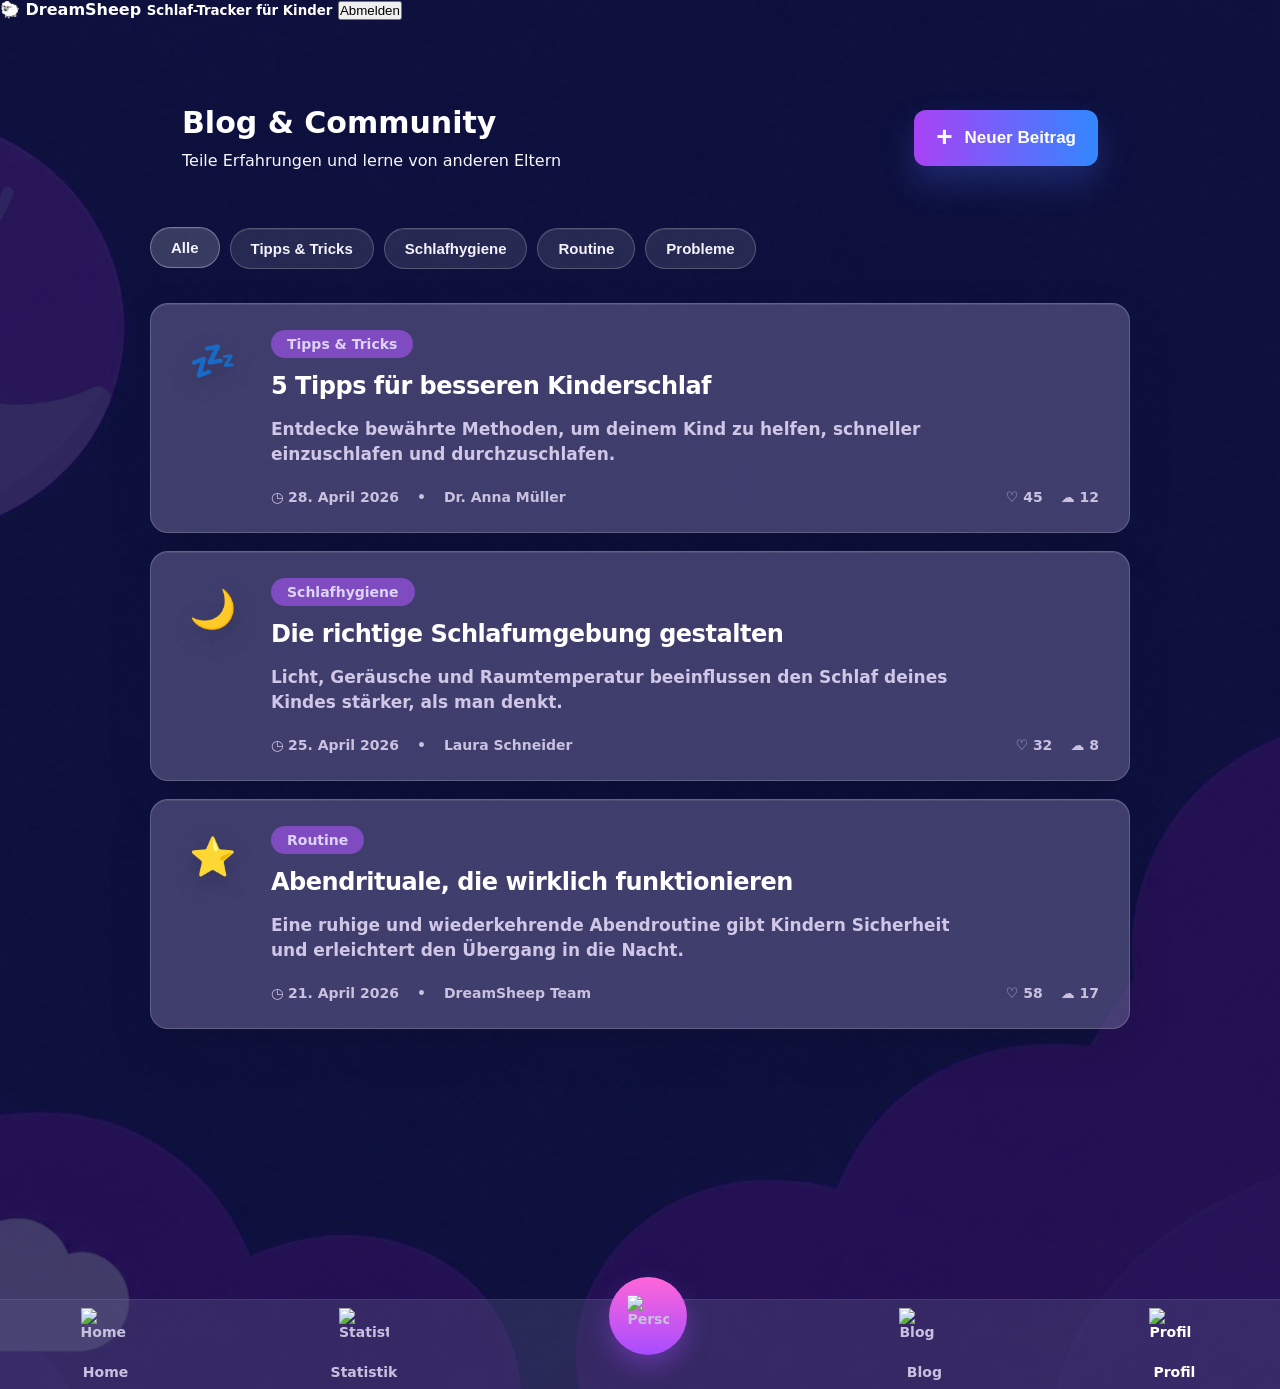
==== blog.html @ 35bb9d46 "Profilseite, Blogseite erstellt" ====
<!DOCTYPE html>
<html lang="de">
<head>
  <meta charset="UTF-8" />
  <meta name="viewport" content="width=device-width, initial-scale=1.0" />
  <title>DreamSheep | Blog</title>

  <link rel="stylesheet" href="css/style.css" />
</head>
<body class="blog-page">

  <div class="blog-wrapper">

    <!-- HEADER -->
    <header class="app-header">
      <a href="index.html" class="app-brand">
        <span class="app-logo">🐑</span>

        <span>
          <strong>DreamSheep</strong>
          <small>Schlaf-Tracker für Kinder</small>
        </span>
      </a>

      <button class="app-logout" type="button">Abmelden</button>
    </header>

    <!-- MAIN -->
    <main class="blog-main">
      <section class="blog-hero">
        <div>
          <h2>Blog &amp; Community</h2>
          <p>Teile Erfahrungen und lerne von anderen Eltern</p>
        </div>

        <button class="blog-new-post" type="button">
          <span>+</span>
          Neuer Beitrag
        </button>
      </section>

      <section class="blog-create-form" id="blogCreateForm">
        <h2>Neuen Beitrag erstellen</h2>

        <form>
          <label for="postTitle">Titel</label>
          <input
            type="text"
            id="postTitle"
            name="postTitle"
            placeholder="Gib deinem Beitrag einen Titel..."
          />

          <label for="postCategory">Kategorie</label>

          <div class="blog-custom-select" id="blogCategorySelect">
            <button type="button" class="blog-custom-select-button">
              <span id="blogSelectedCategory">Tipps &amp; Tricks</span>
              <span class="blog-custom-select-arrow">⌄</span>
            </button>

            <div class="blog-custom-select-options">
              <button type="button" data-value="Tipps & Tricks">Tipps &amp; Tricks</button>
              <button type="button" data-value="Schlafhygiene">Schlafhygiene</button>
              <button type="button" data-value="Routine">Routine</button>
              <button type="button" data-value="Probleme">Probleme</button>
            </div>
          </div>

          <input type="hidden" id="postCategory" name="postCategory" value="Tipps & Tricks" />

          <label for="postContent">Inhalt</label>
          <textarea
            id="postContent"
            name="postContent"
            placeholder="Teile deine Gedanken und Erfahrungen..."
          ></textarea>

          <div class="blog-form-actions">
            <button type="submit" class="blog-publish-button">
              Veröffentlichen
            </button>

            <button type="button" class="blog-cancel-button" id="blogCancelButton">
              Abbrechen
            </button>
          </div>
        </form>
      </section>

      <nav class="blog-filter-bar" aria-label="Blog Kategorien">
        <button class="blog-filter is-active" type="button" data-category="Alle">Alle</button>
        <button class="blog-filter" type="button" data-category="Tipps & Tricks">Tipps &amp; Tricks</button>
        <button class="blog-filter" type="button" data-category="Schlafhygiene">Schlafhygiene</button>
        <button class="blog-filter" type="button" data-category="Routine">Routine</button>
        <button class="blog-filter" type="button" data-category="Probleme">Probleme</button>
      </nav>

      <section class="blog-posts">
        <article class="blog-card" data-category="Tipps & Tricks">
          <div class="blog-card-icon">💤</div>

          <div class="blog-card-content">
            <span class="blog-tag">Tipps &amp; Tricks</span>

            <h3>5 Tipps für besseren Kinderschlaf</h3>

            <p>
              Entdecke bewährte Methoden, um deinem Kind zu helfen,
              schneller einzuschlafen und durchzuschlafen.
            </p>

            <div class="blog-meta">
              <div class="blog-meta-left">
                <span>◷ 28. April 2026</span>
                <span>•</span>
                <span>Dr. Anna Müller</span>
              </div>

              <div class="blog-meta-right">
                <span>♡ 45</span>
                <span>☁ 12</span>
              </div>
            </div>
          </div>
        </article>

        <article class="blog-card" data-category="Schlafhygiene">
          <div class="blog-card-icon">🌙</div>

          <div class="blog-card-content">
            <span class="blog-tag">Schlafhygiene</span>

            <h3>Die richtige Schlafumgebung gestalten</h3>

            <p>
              Licht, Geräusche und Raumtemperatur beeinflussen den Schlaf
              deines Kindes stärker, als man denkt.
            </p>

            <div class="blog-meta">
              <div class="blog-meta-left">
                <span>◷ 25. April 2026</span>
                <span>•</span>
                <span>Laura Schneider</span>
              </div>

              <div class="blog-meta-right">
                <span>♡ 32</span>
                <span>☁ 8</span>
              </div>
            </div>
          </div>
        </article>

        <article class="blog-card" data-category="Routine">
          <div class="blog-card-icon">⭐</div>

          <div class="blog-card-content">
            <span class="blog-tag">Routine</span>

            <h3>Abendrituale, die wirklich funktionieren</h3>

            <p>
              Eine ruhige und wiederkehrende Abendroutine gibt Kindern
              Sicherheit und erleichtert den Übergang in die Nacht.
            </p>

            <div class="blog-meta">
              <div class="blog-meta-left">
                <span>◷ 21. April 2026</span>
                <span>•</span>
                <span>DreamSheep Team</span>
              </div>

              <div class="blog-meta-right">
                <span>♡ 58</span>
                <span>☁ 17</span>
              </div>
            </div>
          </div>
        </article>
      </section>
    </main>

    <nav class="bottom-nav">

    <a class="nav-item" href="home.html">
      <img 
        class="nav-icon"
        src="bilder/icon_home.png" 
        alt="Home"
      >
      <p>Home</p>
    </a>

    <a class="nav-item" href="statistik.html">
      <img 
        class="nav-icon"
        src="bilder/icon_statistik.png" 
        alt="Statistik"
      >
      <p>Statistik</p>
    </a>

    <a class="nav-item icon-personalisierung" href="personalisierung.html">
      <div class="icon-personalisierung-kreis">
        <img 
          src="bilder/Icon_Personalisierung.png" 
          alt="Personalisierung"
        >
      </div>
    </a>

    <a class="nav-item" href="blog.html">
      <img 
        class="nav-icon"
        src="bilder/icon_blog.png" 
        alt="Blog"
      >
      <p>Blog</p>
    </a>

    <a class="nav-item aktiv" href="einstellungen.html">
      <img 
        class="nav-icon"
        src="bilder/icon_profil.png" 
        alt="Profil"
      >
      <p>Profil</p>
    </a>

  </nav>
  </div>

  <script src="js/blog.js"></script>
</body>
</html>
---- css/style.css ----
/* Grundregeln */

* {
  margin: 0;
  padding: 0;
  box-sizing: border-box;
}

/* Gesamte Seite */

body {
  min-height: 100vh;

  display: flex;
  justify-content: center;
  align-items: center;

  background-image: url('../Bilder/Test_Hintergrund.jpeg');
  background-size: cover;
  background-position: center;
  background-repeat: no-repeat;
  background-color: rgba(36, 35, 79, 0.8);
  background-blend-mode: darken;
  color: white;

  font-family: Arial, Helvetica, sans-serif;
}

/* Login-Box */

.login-box {
  width: 100%;
  max-width: 600px;

  padding: 48px 40px;

  display: flex;
  flex-direction: column;
  align-items: center;

  border-radius: 32px;

  background: rgba(91, 87, 135, 0.45);
  border: 1px solid rgba(255, 255, 255, 0.12);

  box-shadow: 0 24px 60px rgba(0, 0, 0, 0.3);

  backdrop-filter: blur(10px);
}

/* Titel und Untertitel */

h1 {
  margin-bottom: 24px;

  font-size: 32px;
  font-weight: 700;

  text-align: center;
}

.untertitel {
  margin-bottom: 28px;

  color: #bfb7db;

  font-size: 16px;
  font-weight: 500;

  text-align: center;
}

/* Umschalter Anmelden / Registrieren */

.umschalter {
  width: 100%;
  max-width: 360px;

  display: flex;

  margin-bottom: 24px;
  padding: 4px;

  border-radius: 12px;

  background: rgba(255, 255, 255, 0.08);
}

.umschalter-button {
  flex: 1;

  padding: 14px 16px;

  border: none;
  border-radius: 10px;

  background: transparent;

  color: #cbc4e6;

  font-size: 16px;
  font-weight: 700;
  text-align: center;
  text-decoration: none;

  cursor: pointer;
}

.umschalter-button.aktiv {
  color: white;

  background: linear-gradient(90deg, #a64cff, #3f86ff);
}

/* Formular */

form {
  width: 100%;
  max-width: 360px;
}

form div {
  margin-bottom: 24px;
}

/* Labels */

label {
  display: block;

  margin-bottom: 10px;

  color: #ddd7f1;

  font-size: 14px;
  font-weight: 700;
}

/* Eingabefelder */

input {
  width: 100%;

  padding: 16px;

  border: 1px solid rgba(255, 255, 255, 0.15);
  border-radius: 10px;

  background: rgba(255, 255, 255, 0.1);

  color: white;

  font-size: 15px;

  outline: none;
}

input::placeholder {
  color: #a9a3bf;
}

input:focus {
  border-color: #7d8cff;

  box-shadow: 0 0 0 3px rgba(125, 140, 255, 0.2);
}

/* Formular-Button */

form button {
  width: 100%;

  padding: 16px;

  border: none;
  border-radius: 10px;

  background: linear-gradient(90deg, #a64cff, #3f86ff);

  color: white;

  font-size: 16px;
  font-weight: 700;

  cursor: pointer;

  transition: opacity 0.2s;
}

form button:hover {
  opacity: 0.92;
}

/* Links */

a {
  color: white;

  font-weight: 700;
  text-decoration: none;
}

a:hover {
  text-decoration: underline;
}



/* =========================
   HOME LAYOUT
========================= */

.home-seite {
  min-height: 100vh;

  display: flex;
  flex-direction: column;

  justify-content: space-between;
  align-items: stretch;
}

/* Obere Navigation */

.topbar {
  height: 90px;

  display: flex;
  justify-content: space-between;
  align-items: center;

  padding: 0 32px;

  background: rgba(91, 87, 135, 0.35);

  border-bottom: 1px solid rgba(255, 255, 255, 0.08);
}

/* Logo-Bereich */

.logo-bereich {
  display: flex;
  align-items: center;
  gap: 14px;
}

.logo {
  font-size: 34px;
}

.logo-bereich h1 {
  font-size: 30px;
}

.logo-bereich p {
  color: #c7c1df;

  font-size: 14px;
}

/* Abmelden */

.abmelden-button {
  padding: 12px 18px;

  border: none;
  border-radius: 10px;

  background: rgba(255, 255, 255, 0.12);

  color: white;

  font-size: 14px;
  font-weight: 700;

  cursor: pointer;
}

/* Hauptbereich */

.hauptbereich {
  flex: 1;
}

/* =========================
   UNTERE NAVIGATION
========================= */

.bottom-nav {
  height: 90px;

  display: flex;
  justify-content: center;
  align-items: center;

  gap: 200px;

  background: rgba(91, 87, 135, 0.35);

  border-top: 1px solid rgba(255, 255, 255, 0.08);
}

/* Navigationselemente */

.nav-item {
  display: flex;
  flex-direction: column;
  align-items: center;

  gap: 6px;

  color: #c7c1df;

  text-decoration: none;

  font-size: 14px;
  font-weight: 600;
}

/* Aktiver Bereich */

.nav-item.aktiv {
  color: white;
}

/* Normale Icons */

.nav-icon {
  width: 50px;
  height: 50px;

  display: block;

  object-fit: contain;
}

/* =========================
   PERSONALISIERUNG ICON
========================= */

.nav-item.icon-personalisierung {
  position: relative;

  transform: translateY(-28px);

  margin: 0 12px;
}

/* Kreis */

.icon-personalisierung-kreis {
  width: 78px;
  height: 78px;

  display: flex;
  justify-content: center;
  align-items: center;

  border-radius: 50%;

  background: linear-gradient(180deg, #ff66d9, #a64cff);

  box-shadow: 0 12px 24px rgba(166, 76, 255, 0.35);
}

/* Icon im Kreis */

.icon-personalisierung-kreis img {
  width: 42px;
  height: 42px;

  display: block;

  object-fit: contain;
}


/* =========================
   EINSTELLUNGEN SEITE
========================= */

.settings-body {
  display: flex;
  flex-direction: column;
  justify-content: space-between;
  align-items: stretch;
}

/* Hauptbereich der Einstellungsseite */

.settings-main {
  flex: 1;

  display: flex;
  justify-content: center;
  align-items: flex-start;

  overflow-y: auto;
}

/* Hauptcontainer orientiert sich an der Loginbox */

.settings-page {
  width: 100%;
  max-width: 620px;

  margin: 0 auto;
  padding: 34px 24px 46px;
}

/* Header */

.settings-header {
  margin-bottom: 24px;
}

.settings-title {
  margin-bottom: 8px;

  color: white;

  font-size: 34px;
  font-weight: 800;
  line-height: 1.1;

  text-align: left;
}

.settings-subtitle {
  color: #c7c1df;

  font-size: 17px;
  line-height: 1.4;
}

/* Profilkarte */

.settings-profile-card {
  width: 100%;

  display: flex;
  align-items: center;
  gap: 22px;

  margin-bottom: 30px;
  padding: 28px 32px;

  border-radius: 28px;

  background: rgba(91, 87, 135, 0.55);
  border: 1px solid rgba(255, 255, 255, 0.14);

  box-shadow: 0 24px 60px rgba(0, 0, 0, 0.3);

  backdrop-filter: blur(10px);
}

.settings-avatar {
  width: 78px;
  height: 78px;

  display: flex;
  justify-content: center;
  align-items: center;

  flex-shrink: 0;

  border-radius: 50%;

  background: linear-gradient(180deg, #ff66d9, #a64cff);

  color: white;

  font-size: 32px;

  box-shadow: 0 12px 24px rgba(166, 76, 255, 0.35);
}

.settings-profile-info {
  min-width: 0;
}

.settings-profile-card h2 {
  margin-bottom: 6px;

  color: white;

  font-size: 28px;
  font-weight: 800;
  line-height: 1.1;
}

.settings-profile-card p {
  color: #d7d0ee;

  font-size: 16px;
  line-height: 1.3;

  word-break: break-word;
}

/* Sektionen */

.settings-section {
  margin-bottom: 26px;
}

.settings-section h3 {
  margin: 0 0 10px 10px;

  color: #ddd7f1;

  font-size: 17px;
  font-weight: 800;
}

/* Menükarte */

.settings-menu-card {
  width: 100%;

  overflow: hidden;

  border-radius: 26px;

  background: rgba(91, 87, 135, 0.55);
  border: 1px solid rgba(255, 255, 255, 0.12);

  box-shadow: 0 20px 44px rgba(0, 0, 0, 0.26);

  backdrop-filter: blur(10px);
}

.settings-menu-item {
  width: 100%;
  min-height: 76px;

  display: flex;
  align-items: center;
  gap: 18px;

  padding: 18px 26px;

  background: transparent;

  color: white;
  text-decoration: none;

  transition: background 0.2s ease, transform 0.2s ease;
}

.settings-menu-item:not(:last-child) {
  border-bottom: 1px solid rgba(255, 255, 255, 0.09);
}

.settings-menu-item:hover {
  background: rgba(255, 255, 255, 0.08);
  text-decoration: none;
}

.settings-menu-item:active {
  transform: scale(0.99);
}

/* Icon-Kreis */

.settings-icon {
  width: 48px;
  height: 48px;

  display: flex;
  justify-content: center;
  align-items: center;

  flex-shrink: 0;

  border-radius: 50%;

  background: rgba(255, 255, 255, 0.12);

  color: white;

  font-size: 21px;

  box-shadow: inset 0 0 0 1px rgba(255, 255, 255, 0.08);
}

/* Menütext */

.settings-menu-item span:nth-child(2) {
  flex: 1;

  color: white;

  font-size: 19px;
  font-weight: 800;
}

/* Pfeil */

.settings-arrow {
  color: #d7d0ee;

  font-size: 32px;
  font-weight: 300;
  line-height: 1;
}

/* =========================
   RESPONSIVE TABLET
========================= */

@media (max-width: 1000px) {
  .settings-page {
    max-width: 600px;
  }
}

/* =========================
   RESPONSIVE MOBILE
========================= */

@media (max-width: 700px) {
  .settings-page {
    max-width: 100%;

    padding: 28px 18px 40px;
  }

  .settings-title {
    font-size: 30px;
  }

  .settings-subtitle {
    font-size: 16px;
  }

  .settings-profile-card {
    gap: 16px;

    padding: 22px 20px;

    border-radius: 24px;
  }

  .settings-avatar {
    width: 66px;
    height: 66px;

    font-size: 28px;
  }

  .settings-profile-card h2 {
    font-size: 22px;
  }

  .settings-profile-card p {
    font-size: 14px;
  }

  .settings-menu-card {
    border-radius: 24px;
  }

  .settings-menu-item {
    min-height: 72px;

    gap: 14px;

    padding: 16px 20px;
  }

  .settings-icon {
    width: 44px;
    height: 44px;

    font-size: 19px;
  }

  .settings-menu-item span:nth-child(2) {
    font-size: 16px;
  }

  .settings-arrow {
    font-size: 30px;
  }
}

/* =========================
   KLEINE SMARTPHONES
========================= */

@media (max-width: 420px) {
  .settings-profile-card {
    align-items: flex-start;
  }

  .settings-avatar {
    width: 60px;
    height: 60px;

    font-size: 25px;
  }

  .settings-profile-card h2 {
    font-size: 20px;
  }

  .settings-profile-card p {
    font-size: 13px;
  }
}

/* ============================= */
/* Blogseite ohne Header */
/* ============================= */

body.blog-page {
  margin: 0;
  min-height: 100vh;
  overflow-x: hidden;
}

/* Wrapper nutzt den Hintergrund deiner allgemeinen Seite */
.blog-wrapper {
  min-height: 100vh;
  width: 100%;
  position: relative;
  color: #f8f7ff;
  font-family: Inter, system-ui, -apple-system, BlinkMacSystemFont, "Segoe UI", sans-serif;
  background: transparent;
}

.blog-wrapper *,
.blog-wrapper *::before,
.blog-wrapper *::after {
  box-sizing: border-box;
}

.blog-wrapper h1,
.blog-wrapper h2,
.blog-wrapper h3,
.blog-wrapper p {
  margin-top: 0;
}

/* Hauptbereich */
.blog-main {
  width: min(980px, calc(100% - 40px)) !important;
  max-width: 980px !important;
  margin: 0 auto !important;
  padding: 56px 0 80px !important;
  position: relative;
  z-index: 2;
}

/* Intro-Box */
.blog-hero {
  display: flex;
  align-items: center;
  justify-content: space-between;
  gap: 24px;
  padding: 30px 32px;
  border: 1px solid rgba(255, 255, 255, 0.18);
  border-radius: 18px;
  background: rgba(92, 89, 137, 0.54);
  box-shadow:
    inset 0 1px 0 rgba(255, 255, 255, 0.1),
    0 20px 50px rgba(0, 0, 0, 0.12);
}

.blog-hero h2 {
  margin: 0 0 12px;
  font-size: 30px;
  line-height: 1.1;
  font-weight: 800;
  color: #ffffff;
}

.blog-hero {
  display: flex;
  align-items: center;
  justify-content: space-between;
  gap: 24px;
  padding: 30px 32px;
  background: transparent;
  border: none;
  box-shadow: none;
}

/* Neuer Beitrag Button */
.blog-new-post {
  display: inline-flex;
  align-items: center;
  justify-content: center;
  gap: 12px;
  white-space: nowrap;
  border: none;
  color: #ffffff;
  padding: 14px 22px;
  border-radius: 12px;
  font-size: 17px;
  font-weight: 900;
  cursor: pointer;
  background: linear-gradient(90deg, #a942f5 0%, #3287ff 100%);
  box-shadow: 0 16px 32px rgba(79, 112, 255, 0.25);
  transition:
    transform 0.2s ease,
    box-shadow 0.2s ease,
    opacity 0.2s ease;
}

.blog-new-post span {
  font-size: 28px;
  line-height: 1;
  transform: translateY(-1px);
}

.blog-new-post:hover {
  transform: translateY(-2px);
  box-shadow: 0 20px 38px rgba(79, 112, 255, 0.35);
}

.blog-new-post:active {
  transform: translateY(0);
  opacity: 0.9;
}

/* Filter */
.blog-filter-bar {
  display: flex;
  flex-wrap: wrap;
  gap: 10px;
  margin: 28px 0 34px;
}

.blog-filter {
  border: 1px solid rgba(255, 255, 255, 0.22);
  color: #f5f2ff;
  background: rgba(255, 255, 255, 0.1);
  padding: 11px 20px;
  border-radius: 999px;
  font-size: 15px;
  font-weight: 800;
  cursor: pointer;
  box-shadow: inset 0 1px 0 rgba(255, 255, 255, 0.08);
  transition:
    background 0.2s ease,
    transform 0.2s ease,
    border-color 0.2s ease;
}

.blog-filter.is-active,
.blog-filter:hover {
  background: rgba(255, 255, 255, 0.18);
  border-color: rgba(255, 255, 255, 0.32);
  transform: translateY(-1px);
}

/* Blogposts */
.blog-posts {
  display: grid;
  gap: 18px;
  padding-bottom: 60px;
}

.blog-card {
  display: grid;
  grid-template-columns: 70px 1fr;
  gap: 20px;
  align-items: start;
  min-height: auto !important;
  height: auto !important;
  padding: 26px 30px !important;
  border-radius: 18px;
  border: 1px solid rgba(255, 255, 255, 0.18);
  background: rgba(92, 89, 137, 0.63);
  box-shadow:
    inset 0 1px 0 rgba(255, 255, 255, 0.08),
    0 18px 45px rgba(0, 0, 0, 0.12);
  transition:
    transform 0.22s ease,
    border-color 0.22s ease,
    background 0.22s ease;
}

.blog-card:hover {
  transform: translateY(-3px);
  border-color: rgba(255, 255, 255, 0.3);
  background: rgba(103, 99, 151, 0.74);
}

.blog-card-icon {
  display: flex;
  align-items: center;
  justify-content: center;
  width: 62px;
  height: 62px;
  font-size: 38px;
  line-height: 1;
  filter: drop-shadow(0 7px 12px rgba(0, 0, 0, 0.18));
}

.blog-card-content {
  min-width: 0;
}

.blog-tag {
  display: inline-flex;
  align-items: center;
  width: fit-content;
  padding: 7px 16px;
  border-radius: 999px;
  background: #7f4bc0;
  color: #ddd3f4;
  font-weight: 800;
  font-size: 14px;
  line-height: 1;
  margin-bottom: 14px;
}

.blog-card h3 {
  margin: 0 0 16px;
  font-size: 24px !important;
  line-height: 1.2;
  font-weight: 800;
  color: #ffffff;
  letter-spacing: -0.02em;
}

.blog-card p {
  margin: 0 0 20px;
  max-width: 720px;
  color: #d0c7e6;
  font-size: 17px !important;
  line-height: 1.5;
  font-weight: 600;
}

/* Meta-Daten */
.blog-meta {
  display: flex;
  align-items: center;
  justify-content: space-between;
  gap: 18px;
  color: #c9c1df;
  font-weight: 700;
  font-size: 14px;
}

.blog-meta-left,
.blog-meta-right {
  display: flex;
  align-items: center;
  gap: 18px;
  flex-wrap: wrap;
}

.blog-meta span {
  line-height: 1.3;
}

/* Deko-Elemente */
.blog-star {
  position: absolute;
  color: rgba(255, 222, 151, 0.35);
  font-size: 1rem;
  z-index: 1;
  pointer-events: none;
}

.blog-star-1 {
  top: 170px;
  left: 52%;
}

.blog-star-2 {
  top: 320px;
  right: 8%;
}

.blog-star-3 {
  top: 560px;
  left: 10%;
}

.blog-cloud {
  display: none;
}

/* ============================= */
/* Responsive */
/* ============================= */

@media (max-width: 900px) {
  .blog-main {
    width: min(100% - 28px, 760px) !important;
    margin: 0 auto !important;
    padding-top: 36px !important;
  }

  .blog-hero {
    flex-direction: column;
    align-items: flex-start;
    padding: 26px 26px;
  }

  .blog-card {
    grid-template-columns: 1fr;
    gap: 12px;
    padding: 24px 26px !important;
  }

  .blog-card-icon {
    justify-content: flex-start;
    width: auto;
    height: auto;
  }

  .blog-meta {
    flex-direction: column;
    align-items: flex-start;
  }
}

@media (max-width: 620px) {
  .blog-main {
    width: calc(100% - 24px) !important;
    padding-top: 28px !important;
    padding-bottom: 50px !important;
  }

  .blog-hero,
  .blog-card {
    padding: 22px !important;
    border-radius: 16px;
  }

  .blog-hero h2 {
    font-size: 26px;
  }

  .blog-hero p {
    font-size: 16px;
  }

  .blog-new-post {
    width: 100%;
    padding: 13px 18px;
    font-size: 16px;
  }

  .blog-filter-bar {
    margin: 24px 0 28px;
  }

  .blog-filter {
    padding: 10px 15px;
    font-size: 14px;
  }

  .blog-card h3 {
    font-size: 21px !important;
  }

  .blog-card p {
    font-size: 16px !important;
  }

  .blog-meta-left,
  .blog-meta-right {
    gap: 12px;
  }

  .blog-star {
    display: none;
  }
}

/* ============================= */
/* Blog Formular final */
/* ============================= */

body.blog-page .blog-create-form {
  width: 100% !important;
  max-width: none !important;
  margin: 32px 0 34px !important;
  padding: 30px 30px 28px !important;
  border-radius: 22px;
  border: 1px solid rgba(255, 255, 255, 0.18);
  background: rgba(92, 89, 137, 0.72);
  box-shadow:
    inset 0 1px 0 rgba(255, 255, 255, 0.1),
    0 20px 50px rgba(0, 0, 0, 0.14);
}

body.blog-page .blog-create-form h2 {
  margin: 0 0 30px;
  color: #ffffff;
  font-size: 26px;
  line-height: 1.2;
  font-weight: 800;
}

body.blog-page .blog-create-form form {
  width: 100% !important;
  max-width: none !important;
  display: flex;
  flex-direction: column;
  gap: 22px;
}

body.blog-page .blog-create-form label {
  display: block;
  margin: 0 0 -6px;
  color: #d7c9f4;
  font-size: 17px;
  font-weight: 800;
}

body.blog-page .blog-create-form input,
body.blog-page .blog-create-form textarea {
  display: block;
  width: 100% !important;
  max-width: none !important;
  border: 1px solid rgba(255, 255, 255, 0.22);
  outline: none;
  border-radius: 14px;
  background: rgba(255, 255, 255, 0.09);
  color: #ffffff;
  font: inherit;
  font-size: 18px;
  line-height: 1.4;
}

body.blog-page .blog-create-form input {
  height: 60px;
  padding: 0 20px;
}

body.blog-page .blog-create-form textarea {
  min-height: 255px;
  padding: 20px;
  resize: vertical;
}

body.blog-page .blog-create-form input::placeholder,
body.blog-page .blog-create-form textarea::placeholder {
  color: rgba(220, 211, 244, 0.55);
}

body.blog-page .blog-create-form input:focus,
body.blog-page .blog-create-form textarea:focus {
  border-color: rgba(170, 90, 255, 0.75);
  box-shadow: 0 0 0 4px rgba(170, 90, 255, 0.16);
}

body.blog-page .blog-form-actions {
  width: 100% !important;
  display: grid;
  grid-template-columns: 1fr 250px;
  gap: 22px;
  margin-top: 4px;
}

body.blog-page .blog-publish-button,
body.blog-page .blog-cancel-button {
  width: 100%;
  height: 64px;
  border: none;
  border-radius: 14px;
  padding: 0 22px;
  color: #ffffff;
  font-size: 18px;
  font-weight: 900;
  cursor: pointer;
}

body.blog-page .blog-publish-button {
  background: linear-gradient(90deg, #a942f5 0%, #3287ff 100%);
}

body.blog-page .blog-cancel-button {
  background: rgba(255, 255, 255, 0.14);
}

@media (max-width: 700px) {
  body.blog-page .blog-create-form {
    padding: 24px 22px !important;
  }

  body.blog-page .blog-form-actions {
    grid-template-columns: 1fr;
  }

  body.blog-page .blog-publish-button,
  body.blog-page .blog-cancel-button {
    height: 58px;
  }
}

/* Kategorie-Auswahlfeld stylen */

body.blog-page .blog-create-form select {
  appearance: none;
  -webkit-appearance: none;
  -moz-appearance: none;

  width: 100% !important;
  height: 76px;
  padding: 0 60px 0 26px;

  border: 1px solid rgba(255, 255, 255, 0.22);
  border-radius: 16px;
  outline: none;

  color: #ffffff;
  background:
    linear-gradient(45deg, transparent 50%, #d7c9f4 50%),
    linear-gradient(135deg, #d7c9f4 50%, transparent 50%),
    rgba(255, 255, 255, 0.09);
  background-position:
    calc(100% - 34px) 50%,
    calc(100% - 24px) 50%,
    0 0;
  background-size:
    10px 10px,
    10px 10px,
    100% 100%;
  background-repeat: no-repeat;

  font: inherit;
  font-size: 18px;
  line-height: 1.4;
  cursor: pointer;
}

body.blog-page .blog-create-form select:hover {
  border-color: rgba(255, 255, 255, 0.34);
  background-color: rgba(255, 255, 255, 0.12);
}

body.blog-page .blog-create-form select:focus {
  border-color: rgba(170, 90, 255, 0.75);
  box-shadow: 0 0 0 4px rgba(170, 90, 255, 0.16);
}

body.blog-page .blog-create-form select option {
  color: #1c1b3f;
  background: #ffffff;
}

/* ============================= */
/* Custom Kategorie Dropdown */
/* ============================= */

body.blog-page .blog-custom-select {
  position: relative;
  width: 100%;
}

body.blog-page .blog-custom-select-button {
  width: 100%;
  height: 76px;
  display: flex;
  align-items: center;
  justify-content: space-between;
  gap: 18px;
  padding: 0 26px;
  border: 1px solid rgba(255, 255, 255, 0.22);
  border-radius: 16px;
  outline: none;
  color: #ffffff;
  background: rgba(255, 255, 255, 0.09);
  font: inherit;
  font-size: 18px;
  line-height: 1.4;
  text-align: left;
  cursor: pointer;
}

body.blog-page .blog-custom-select-button:hover {
  border-color: rgba(255, 255, 255, 0.34);
  background: rgba(255, 255, 255, 0.12);
}

body.blog-page .blog-custom-select.is-open .blog-custom-select-button {
  border-color: rgba(170, 90, 255, 0.75);
  box-shadow: 0 0 0 4px rgba(170, 90, 255, 0.16);
}

body.blog-page .blog-custom-select-arrow {
  color: #d7c9f4;
  font-size: 28px;
  line-height: 1;
  transition: transform 0.2s ease;
}

body.blog-page .blog-custom-select.is-open .blog-custom-select-arrow {
  transform: rotate(180deg);
}

body.blog-page .blog-custom-select-options {
  display: none;
  position: absolute;
  top: calc(100% + 10px);
  left: 0;
  right: 0;
  z-index: 50;
  padding: 10px;
  border-radius: 16px;
  border: 1px solid rgba(255, 255, 255, 0.22);
  background: rgba(73, 70, 125, 0.98);
  box-shadow: 0 22px 55px rgba(0, 0, 0, 0.28);
  overflow: hidden;
}

body.blog-page .blog-custom-select.is-open .blog-custom-select-options {
  display: grid;
  gap: 6px;
}

body.blog-page .blog-custom-select-options button {
  width: 100%;
  border: none;
  border-radius: 12px;
  padding: 16px 18px;
  color: #ffffff;
  background: transparent;
  font: inherit;
  font-size: 18px;
  font-weight: 700;
  text-align: left;
  cursor: pointer;
}

body.blog-page .blog-custom-select-options button:hover {
  background: linear-gradient(90deg, #a942f5 0%, #3287ff 100%);
}

body.blog-page .blog-custom-select-options button.is-selected {
  background: rgba(255, 255, 255, 0.14);
  color: #ffffff;
}

@media (max-width: 620px) {
  body.blog-page .blog-custom-select-button {
    height: 60px;
    font-size: 17px;
  }

  body.blog-page .blog-custom-select-options button {
    font-size: 17px;
    padding: 14px 16px;
  }
}

/* ============================= */
/* Profilseite im Box-Design */
/* ============================= */

body.profil-page {
  min-height: 100vh;
  margin: 0;
  overflow-x: hidden;
}

.profil-container {
  width: min(820px, calc(100% - 40px));
  min-height: 100vh;
  margin: 0 auto;
  padding-top: 130px;
  position: relative;
  z-index: 2;
}

.profil-card {
  width: 100%;
  padding: 44px 48px;
  border-radius: 24px;
  border: 1px solid rgba(255, 255, 255, 0.18);
  background: rgba(92, 89, 137, 0.63);
  box-shadow:
    inset 0 1px 0 rgba(255, 255, 255, 0.1),
    0 20px 55px rgba(0, 0, 0, 0.16);
}

.profil-title {
  margin: 0 0 34px;
  color: #ffffff;
  font-size: 42px;
  line-height: 1.1;
  font-weight: 800;
  text-align: left;
}

.profil-form {
  display: flex;
  flex-direction: column;
  gap: 24px;
  width: 100%;
}

.profil-form-group {
  display: flex;
  flex-direction: column;
  gap: 10px;
}

.profil-form label {
  color: #d7c9f4;
  font-size: 17px;
  font-weight: 800;
}

.profil-form input {
  width: 100%;
  height: 64px;
  padding: 0 20px;
  border-radius: 14px;
  border: 1px solid rgba(255, 255, 255, 0.22);
  outline: none;
  background: rgba(255, 255, 255, 0.09);
  color: #ffffff;
  font-size: 18px;
}

.profil-form input:focus {
  border-color: rgba(170, 90, 255, 0.75);
  box-shadow: 0 0 0 4px rgba(170, 90, 255, 0.16);
}

.profil-button {
  width: 100%;
  height: 64px;
  margin-top: 8px;
  border: none;
  border-radius: 14px;
  color: #ffffff;
  font-size: 20px;
  font-weight: 900;
  cursor: pointer;
  background: linear-gradient(90deg, #a942f5 0%, #3287ff 100%);
  box-shadow: 0 16px 32px rgba(79, 112, 255, 0.25);
}

.profil-button:hover {
  transform: translateY(-1px);
  box-shadow: 0 20px 38px rgba(79, 112, 255, 0.34);
}

@media (max-width: 620px) {
  .profil-container {
    width: calc(100% - 24px);
    padding-top: 80px;
  }

  .profil-card {
    padding: 28px 24px;
    border-radius: 20px;
  }

  .profil-title {
    font-size: 34px;
  }

  .profil-form input {
    height: 58px;
    font-size: 16px;
  }

  .profil-button {
    height: 58px;
    font-size: 18px;
  }
}

/* Profilformular mittig in der Box */

.profil-card {
  display: flex;
  flex-direction: column;
  align-items: center;
}

.profil-title {
  width: min(720px, 100%);
  text-align: left;
}

.profil-form {
  width: min(720px, 100%);
  margin: 0 auto;
}

.profil-form-group {
  width: 100%;
}

.profil-form input,
.profil-button {
  width: 100%;
}

/* ============================= */
/* Footer Navigation wie Dashboard */
/* ============================= */

.app-footer {
  width: 100%;
  height: 150px;
  position: fixed;
  left: 0;
  bottom: 0;
  z-index: 50;

  display: flex;
  align-items: center;
  justify-content: center;

  padding: 0 70px;

  background: rgba(63, 50, 115, 0.62);
  border-top: 1px solid rgba(255, 255, 255, 0.18);
  backdrop-filter: blur(12px);
}

.app-footer-nav {
  width: 100%;
  max-width: 1500px;

  display: grid;
  grid-template-columns: repeat(4, 1fr);
  align-items: center;
  gap: 40px;
}

.app-footer-link {
  position: relative;

  min-width: 0;
  height: 110px;

  display: flex;
  flex-direction: column;
  align-items: center;
  justify-content: center;
  gap: 14px;

  color: #ffffff;
  text-decoration: none;
  font-size: 18px;
  font-weight: 900;

  border-radius: 28px;
  transition:
    transform 0.2s ease,
    background 0.2s ease,
    color 0.2s ease;
}

.app-footer-link span {
  font-size: 34px;
  line-height: 1;
}

.app-footer-link:hover {
  background: rgba(255, 255, 255, 0.08);
  transform: translateY(-4px);
}

.app-footer-link.is-active {
  color: #ffffff;
}

.app-footer-link.is-active::before {
  content: "";
  position: absolute;
  top: -42px;

  width: 104px;
  height: 104px;
  border-radius: 50%;

  background: linear-gradient(180deg, #f05de6 0%, #9d45ff 100%);
  box-shadow: 0 18px 40px rgba(157, 69, 255, 0.38);
  z-index: -1;
}

body.blog-page .blog-main {
  padding-bottom: 210px !important;
}

@media (max-width: 800px) {
  .app-footer {
    height: 120px;
    padding: 0 18px;
  }

  .app-footer-nav {
    gap: 8px;
  }

  .app-footer-link {
    height: 90px;
    gap: 8px;
    font-size: 13px;
  }

  .app-footer-link span {
    font-size: 26px;
  }

  .app-footer-link.is-active::before {
    top: -30px;
    width: 82px;
    height: 82px;
  }

  body.blog-page .blog-main {
    padding-bottom: 170px !important;
  }
}

/* =========================
   HOME FOOTER FIX
========================= */

body.home-seite {
  min-height: 100vh;
  margin: 0;
  padding-bottom: 90px;

  display: flex;
  flex-direction: column;
  align-items: stretch;
  justify-content: flex-start;
}

body.home-seite .bottom-nav {
  position: fixed !important;
  left: 0 !important;
  right: 0 !important;
  bottom: 0 !important;
  top: auto !important;

  width: 100% !important;
  height: 90px !important;

  display: flex !important;
  justify-content: center !important;
  align-items: center !important;
  gap: 200px;

  background: rgba(91, 87, 135, 0.35);
  border-top: 1px solid rgba(255, 255, 255, 0.08);

  z-index: 9999;
  transform: none !important;
}

body.home-seite .nav-item {
  display: flex;
  flex-direction: column;
  align-items: center;
  gap: 6px;

  color: #c7c1df;
  text-decoration: none;

  font-size: 14px;
  font-weight: 600;
}

body.home-seite .nav-item.aktiv {
  color: #ffffff;
}

body.home-seite .nav-icon {
  width: 50px;
  height: 50px;
  object-fit: contain;
}

body.home-seite .nav-item.icon-personalisierung {
  position: relative;
  transform: translateY(-28px);
  margin: 0 12px;
}

body.home-seite .icon-personalisierung-kreis {
  width: 78px;
  height: 78px;

  display: flex;
  justify-content: center;
  align-items: center;

  border-radius: 50%;

  background: linear-gradient(180deg, #ff66d9, #a64cff);
  box-shadow: 0 12px 24px rgba(166, 76, 255, 0.35);
}

body.home-seite .icon-personalisierung-kreis img {
  width: 42px;
  height: 42px;
  object-fit: contain;
}

/* Blogformular standardmässig verstecken */
body.blog-page .blog-create-form {
  display: none !important;
}

/* Nur anzeigen, wenn per JavaScript die Klasse is-visible gesetzt wird */
body.blog-page .blog-create-form.is-visible {
  display: block !important;
}

/* ============================= */
/* Profilseite */
/* ============================= */

body.profil-page {
  min-height: 100vh;
  margin: 0;
  overflow-x: hidden;

  display: block;
}

.profil-container {
  width: min(900px, calc(100% - 48px));
  margin: 0 auto;
  padding-top: 120px;
  padding-bottom: 120px;
  position: relative;
  z-index: 2;
}

.profil-title {
  margin: 0 0 28px;
  color: #ffffff;
  font-size: 56px;
  line-height: 1;
  font-weight: 900;
  text-align: left;
}

.profil-card {
  width: 100%;
  padding: 56px 64px;
  border-radius: 28px;

  background: rgba(92, 89, 137, 0.63);
  border: 1px solid rgba(255, 255, 255, 0.18);

  box-shadow:
    inset 0 1px 0 rgba(255, 255, 255, 0.1),
    0 20px 55px rgba(0, 0, 0, 0.16);

  backdrop-filter: blur(10px);
}

.profil-form {
  width: min(620px, 100%);
  margin: 0 auto;

  display: flex;
  flex-direction: column;
  gap: 28px;
}

.profil-form-group {
  width: 100%;

  display: flex;
  flex-direction: column;
  gap: 12px;
}

.profil-form label {
  margin: 0;
  color: #d7c9f4;
  font-size: 18px;
  font-weight: 800;
}

.profil-form input {
  width: 100%;
  height: 64px;
  padding: 0 22px;

  border-radius: 14px;
  border: 1px solid rgba(255, 255, 255, 0.22);
  outline: none;

  background: rgba(255, 255, 255, 0.09);
  color: #ffffff;

  font-size: 18px;
}

.profil-form input:focus {
  border-color: rgba(170, 90, 255, 0.75);
  box-shadow: 0 0 0 4px rgba(170, 90, 255, 0.16);
}

.profil-button {
  width: 100%;
  height: 64px;
  margin-top: 8px;

  border: none;
  border-radius: 14px;

  color: #ffffff;
  background: linear-gradient(90deg, #a942f5 0%, #3287ff 100%);

  font-size: 20px;
  font-weight: 900;

  cursor: pointer;
  box-shadow: 0 16px 32px rgba(79, 112, 255, 0.25);
}

.profil-button:hover {
  transform: translateY(-1px);
  box-shadow: 0 20px 38px rgba(79, 112, 255, 0.34);
}

@media (max-width: 700px) {
  .profil-container {
    width: calc(100% - 28px);
    padding-top: 80px;
  }

  .profil-title {
    font-size: 42px;
  }

  .profil-card {
    padding: 32px 24px;
    border-radius: 22px;
  }

  .profil-form input,
  .profil-button {
    height: 58px;
  }
}

/* Profilfelder grösser/breiter machen */

.profil-card {
  padding: 60px 70px;
}

.profil-form {
  width: 100%;
  max-width: none;
}

.profil-form input {
  width: 100%;
  height: 82px;
  padding: 0 28px;
  font-size: 26px;
  border-radius: 22px;
}

.profil-form label {
  font-size: 28px;
  margin-bottom: 14px;
}

.profil-form-group {
  gap: 16px;
  margin-bottom: 42px;
}

.profil-button {
  width: 100%;
  height: 82px;
  font-size: 30px;
  border-radius: 22px;
}

/* Profilformular wieder kompakter machen */

.profil-container {
  width: min(900px, calc(100% - 48px));
  padding-top: 90px;
}

.profil-title {
  font-size: 45px;
  margin-bottom: 26px;
}

.profil-card {
  padding: 48px 56px;
  border-radius: 26px;
}

.profil-form {
  width: 100%;
  max-width: none;
  gap: 26px;
}

.profil-form-group {
  gap: 10px;
  margin-bottom: 28px;
}

.profil-form label {
  font-size: 22px;
  margin-bottom: 8px;
}

.profil-form input {
  height: 64px;
  padding: 0 22px;
  font-size: 20px;
  border-radius: 16px;
}

.profil-button {
  height: 64px;
  font-size: 24px;
  border-radius: 16px;
  margin-top: 12px;
}

/* Einstellungen: Felder breiter machen */

.settings-page {
  max-width: 980px;
  width: min(980px, calc(100% - 80px));
}

.settings-profile-card,
.settings-menu-card {
  width: 100%;
}
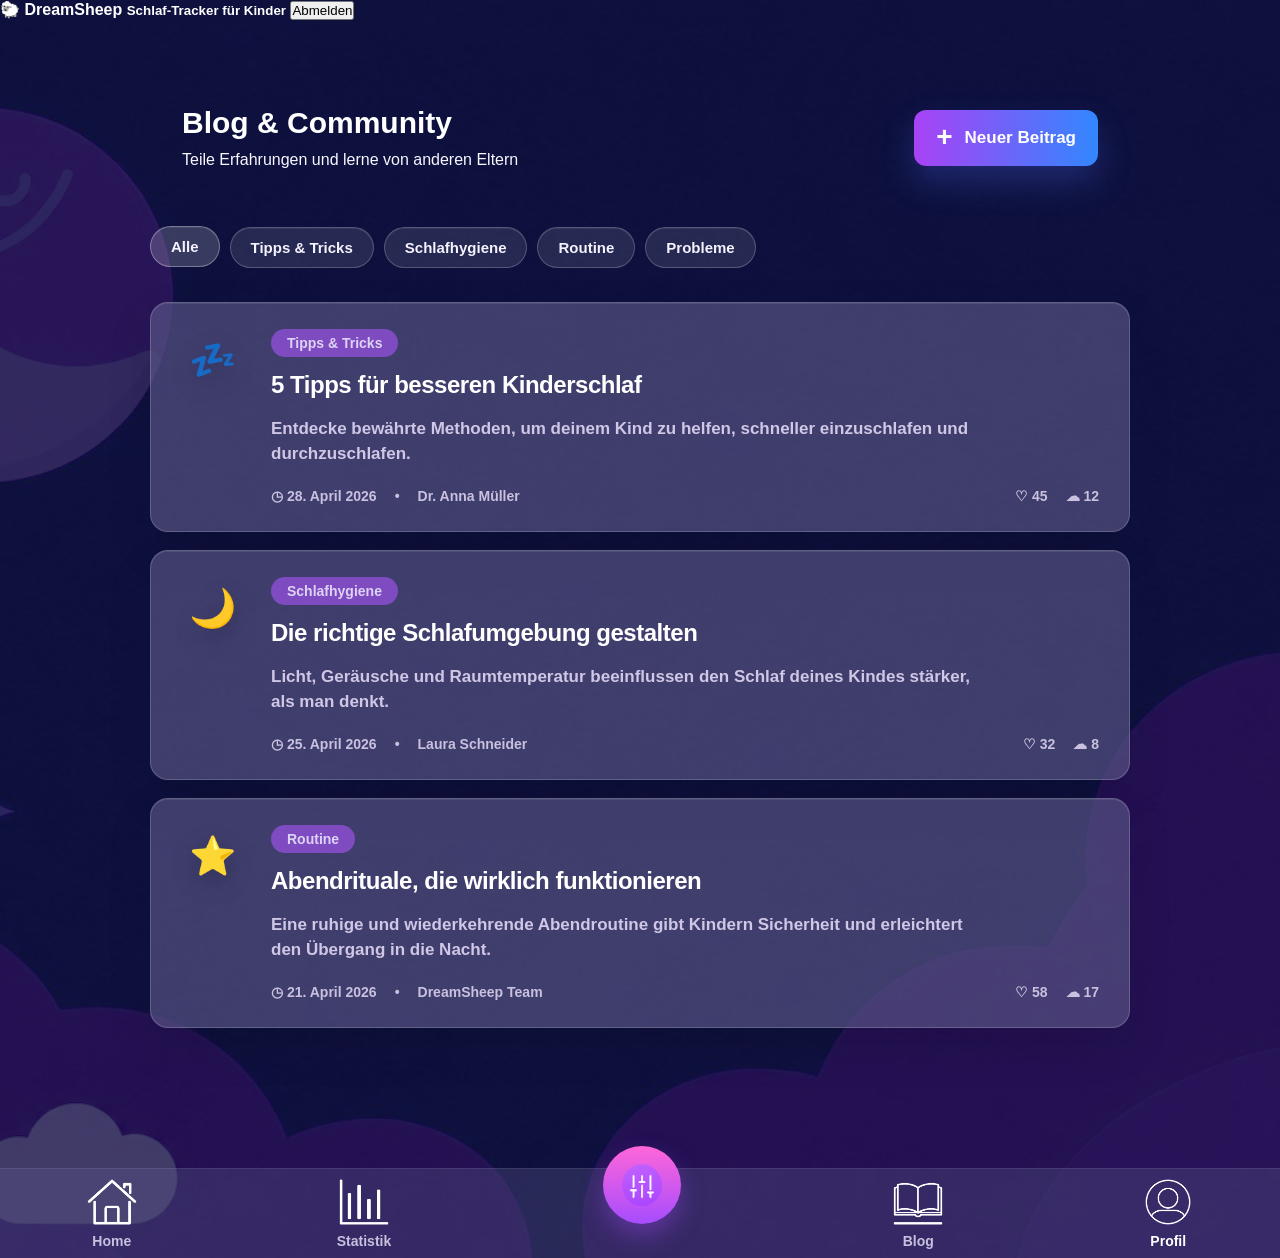
==== commit 31fb0ac0: "Icons angepasst" ====
--- a/blog.html
+++ b/blog.html
@@ -188,7 +188,7 @@
     <a class="nav-item" href="home.html">
       <img 
         class="nav-icon"
-        src="bilder/icon_home.png" 
+        src="Bilder/Icon_Home.png" 
         alt="Home"
       >
       <p>Home</p>
@@ -197,7 +197,7 @@
     <a class="nav-item" href="statistik.html">
       <img 
         class="nav-icon"
-        src="bilder/icon_statistik.png" 
+        src="Bilder/Icon_Statistik.png" 
         alt="Statistik"
       >
       <p>Statistik</p>
@@ -206,7 +206,7 @@
     <a class="nav-item icon-personalisierung" href="personalisierung.html">
       <div class="icon-personalisierung-kreis">
         <img 
-          src="bilder/Icon_Personalisierung.png" 
+          src="Bilder/Icon_Personalisierung.png" 
           alt="Personalisierung"
         >
       </div>
@@ -215,7 +215,7 @@
     <a class="nav-item" href="blog.html">
       <img 
         class="nav-icon"
-        src="bilder/icon_blog.png" 
+        src="Bilder/Icon_Blog.png" 
         alt="Blog"
       >
       <p>Blog</p>
@@ -224,7 +224,7 @@
     <a class="nav-item aktiv" href="einstellungen.html">
       <img 
         class="nav-icon"
-        src="bilder/icon_profil.png" 
+        src="Bilder/Icon_Profil.png" 
         alt="Profil"
       >
       <p>Profil</p>
--- a/css/style.css
+++ b/css/style.css
@@ -6,14 +6,13 @@
   box-sizing: border-box;
 }
 
-/* Gesamte Seite */
+html {
+  min-height: 100%;
+}
 
 body {
   min-height: 100vh;
-
-  display: flex;
-  justify-content: center;
-  align-items: center;
+  margin: 0;
 
   background-image: url('../Bilder/Test_Hintergrund.jpeg');
   background-size: cover;
@@ -22,11 +21,29 @@
   background-color: rgba(36, 35, 79, 0.8);
   background-blend-mode: darken;
   color: white;
-
   font-family: Arial, Helvetica, sans-serif;
 }
 
-/* Login-Box */
+
+a {
+  color: white;
+  font-weight: 700;
+  text-decoration: none;
+}
+
+
+a:hover {
+  text-decoration: underline;
+}
+
+
+/* Login und Registrierung */
+
+body:not(.home-seite):not(.blog-page):not(.profil-page) {
+  display: flex;
+  justify-content: center;
+  align-items: center;
+}
 
 .login-box {
   width: 100%;
@@ -39,23 +56,19 @@
   align-items: center;
 
   border-radius: 32px;
+  border: 1px solid rgba(255, 255, 255, 0.12);
 
   background: rgba(91, 87, 135, 0.45);
-  border: 1px solid rgba(255, 255, 255, 0.12);
-
   box-shadow: 0 24px 60px rgba(0, 0, 0, 0.3);
 
   backdrop-filter: blur(10px);
 }
 
-/* Titel und Untertitel */
-
-h1 {
+.login-box h1 {
   margin-bottom: 24px;
 
   font-size: 32px;
   font-weight: 700;
-
   text-align: center;
 }
 
@@ -66,11 +79,8 @@
 
   font-size: 16px;
   font-weight: 500;
-
   text-align: center;
 }
-
-/* Umschalter Anmelden / Registrieren */
 
 .umschalter {
   width: 100%;
@@ -82,7 +92,6 @@
   padding: 4px;
 
   border-radius: 12px;
-
   background: rgba(255, 255, 255, 0.08);
 }
 
@@ -95,7 +104,6 @@
   border-radius: 10px;
 
   background: transparent;
-
   color: #cbc4e6;
 
   font-size: 16px;
@@ -108,11 +116,8 @@
 
 .umschalter-button.aktiv {
   color: white;
-
   background: linear-gradient(90deg, #a64cff, #3f86ff);
 }
-
-/* Formular */
 
 form {
   width: 100%;
@@ -123,8 +128,6 @@
   margin-bottom: 24px;
 }
 
-/* Labels */
-
 label {
   display: block;
 
@@ -136,8 +139,6 @@
   font-weight: 700;
 }
 
-/* Eingabefelder */
-
 input {
   width: 100%;
 
@@ -145,14 +146,12 @@
 
   border: 1px solid rgba(255, 255, 255, 0.15);
   border-radius: 10px;
+  outline: none;
 
   background: rgba(255, 255, 255, 0.1);
-
   color: white;
 
   font-size: 15px;
-
-  outline: none;
 }
 
 input::placeholder {
@@ -161,11 +160,8 @@
 
 input:focus {
   border-color: #7d8cff;
-
   box-shadow: 0 0 0 3px rgba(125, 140, 255, 0.2);
 }
-
-/* Formular-Button */
 
 form button {
   width: 100%;
@@ -176,14 +172,12 @@
   border-radius: 10px;
 
   background: linear-gradient(90deg, #a64cff, #3f86ff);
-
   color: white;
 
   font-size: 16px;
   font-weight: 700;
 
   cursor: pointer;
-
   transition: opacity 0.2s;
 }
 
@@ -191,36 +185,22 @@
   opacity: 0.92;
 }
 
-/* Links */
-
-a {
-  color: white;
-
-  font-weight: 700;
-  text-decoration: none;
-}
-
-a:hover {
-  text-decoration: underline;
-}
-
-
-
-/* =========================
-   HOME LAYOUT
-========================= */
-
-.home-seite {
+
+/* App-Layout */
+
+body.home-seite {
   min-height: 100vh;
+  padding-bottom: 90px;
 
   display: flex;
   flex-direction: column;
-
-  justify-content: space-between;
   align-items: stretch;
-}
-
-/* Obere Navigation */
+  justify-content: flex-start;
+}
+
+.hauptbereich {
+  flex: 1;
+}
 
 .topbar {
   height: 90px;
@@ -232,11 +212,8 @@
   padding: 0 32px;
 
   background: rgba(91, 87, 135, 0.35);
-
   border-bottom: 1px solid rgba(255, 255, 255, 0.08);
 }
-
-/* Logo-Bereich */
 
 .logo-bereich {
   display: flex;
@@ -249,16 +226,15 @@
 }
 
 .logo-bereich h1 {
+  margin: 0;
+
   font-size: 30px;
 }
 
 .logo-bereich p {
   color: #c7c1df;
-
   font-size: 14px;
 }
-
-/* Abmelden */
 
 .abmelden-button {
   padding: 12px 18px;
@@ -267,7 +243,6 @@
   border-radius: 10px;
 
   background: rgba(255, 255, 255, 0.12);
-
   color: white;
 
   font-size: 14px;
@@ -276,77 +251,65 @@
   cursor: pointer;
 }
 
-/* Hauptbereich */
-
-.hauptbereich {
-  flex: 1;
-}
-
-/* =========================
-   UNTERE NAVIGATION
-========================= */
+
+/* Untere Navigation */
 
 .bottom-nav {
+  width: 100%;
   height: 90px;
 
   display: flex;
   justify-content: center;
   align-items: center;
-
   gap: 200px;
 
   background: rgba(91, 87, 135, 0.35);
-
   border-top: 1px solid rgba(255, 255, 255, 0.08);
 }
 
-/* Navigationselemente */
+body.home-seite .bottom-nav {
+  position: fixed;
+  left: 0;
+  right: 0;
+  bottom: 0;
+  z-index: 9999;
+}
 
 .nav-item {
   display: flex;
   flex-direction: column;
   align-items: center;
-
   gap: 6px;
 
   color: #c7c1df;
-
-  text-decoration: none;
 
   font-size: 14px;
   font-weight: 600;
-}
-
-/* Aktiver Bereich */
+  text-decoration: none;
+}
+
+.nav-item:hover {
+  text-decoration: none;
+}
 
 .nav-item.aktiv {
   color: white;
 }
-
-/* Normale Icons */
 
 .nav-icon {
   width: 50px;
   height: 50px;
 
   display: block;
-
   object-fit: contain;
 }
-
-/* =========================
-   PERSONALISIERUNG ICON
-========================= */
 
 .nav-item.icon-personalisierung {
   position: relative;
-
   transform: translateY(-28px);
 
   margin: 0 12px;
 }
-
-/* Kreis */
 
 .icon-personalisierung-kreis {
   width: 78px;
@@ -359,34 +322,19 @@
   border-radius: 50%;
 
   background: linear-gradient(180deg, #ff66d9, #a64cff);
-
   box-shadow: 0 12px 24px rgba(166, 76, 255, 0.35);
 }
-
-/* Icon im Kreis */
 
 .icon-personalisierung-kreis img {
   width: 42px;
   height: 42px;
 
   display: block;
-
   object-fit: contain;
 }
 
 
-/* =========================
-   EINSTELLUNGEN SEITE
-========================= */
-
-.settings-body {
-  display: flex;
-  flex-direction: column;
-  justify-content: space-between;
-  align-items: stretch;
-}
-
-/* Hauptbereich der Einstellungsseite */
+/* Einstellungen */
 
 .settings-main {
   flex: 1;
@@ -398,17 +346,13 @@
   overflow-y: auto;
 }
 
-/* Hauptcontainer orientiert sich an der Loginbox */
-
 .settings-page {
-  width: 100%;
-  max-width: 620px;
+  width: min(980px, calc(100% - 80px));
+  max-width: 980px;
 
   margin: 0 auto;
   padding: 34px 24px 46px;
 }
-
-/* Header */
 
 .settings-header {
   margin-bottom: 24px;
@@ -422,7 +366,6 @@
   font-size: 34px;
   font-weight: 800;
   line-height: 1.1;
-
   text-align: left;
 }
 
@@ -433,8 +376,6 @@
   line-height: 1.4;
 }
 
-/* Profilkarte */
-
 .settings-profile-card {
   width: 100%;
 
@@ -446,34 +387,12 @@
   padding: 28px 32px;
 
   border-radius: 28px;
+  border: 1px solid rgba(255, 255, 255, 0.14);
 
   background: rgba(91, 87, 135, 0.55);
-  border: 1px solid rgba(255, 255, 255, 0.14);
-
   box-shadow: 0 24px 60px rgba(0, 0, 0, 0.3);
 
   backdrop-filter: blur(10px);
-}
-
-.settings-avatar {
-  width: 78px;
-  height: 78px;
-
-  display: flex;
-  justify-content: center;
-  align-items: center;
-
-  flex-shrink: 0;
-
-  border-radius: 50%;
-
-  background: linear-gradient(180deg, #ff66d9, #a64cff);
-
-  color: white;
-
-  font-size: 32px;
-
-  box-shadow: 0 12px 24px rgba(166, 76, 255, 0.35);
 }
 
 .settings-profile-info {
@@ -499,8 +418,6 @@
   word-break: break-word;
 }
 
-/* Sektionen */
-
 .settings-section {
   margin-bottom: 26px;
 }
@@ -514,18 +431,15 @@
   font-weight: 800;
 }
 
-/* Menükarte */
-
 .settings-menu-card {
   width: 100%;
 
   overflow: hidden;
 
   border-radius: 26px;
+  border: 1px solid rgba(255, 255, 255, 0.12);
 
   background: rgba(91, 87, 135, 0.55);
-  border: 1px solid rgba(255, 255, 255, 0.12);
-
   box-shadow: 0 20px 44px rgba(0, 0, 0, 0.26);
 
   backdrop-filter: blur(10px);
@@ -542,10 +456,9 @@
   padding: 18px 26px;
 
   background: transparent;
-
-  color: white;
+  color: white;
+
   text-decoration: none;
-
   transition: background 0.2s ease, transform 0.2s ease;
 }
 
@@ -562,8 +475,6 @@
   transform: scale(0.99);
 }
 
-/* Icon-Kreis */
-
 .settings-icon {
   width: 48px;
   height: 48px;
@@ -571,21 +482,17 @@
   display: flex;
   justify-content: center;
   align-items: center;
-
   flex-shrink: 0;
 
   border-radius: 50%;
 
   background: rgba(255, 255, 255, 0.12);
-
   color: white;
 
   font-size: 21px;
 
   box-shadow: inset 0 0 0 1px rgba(255, 255, 255, 0.08);
 }
-
-/* Menütext */
 
 .settings-menu-item span:nth-child(2) {
   flex: 1;
@@ -595,8 +502,6 @@
   font-size: 19px;
   font-weight: 800;
 }
-
-/* Pfeil */
 
 .settings-arrow {
   color: #d7d0ee;
@@ -606,135 +511,22 @@
   line-height: 1;
 }
 
-/* =========================
-   RESPONSIVE TABLET
-========================= */
-
-@media (max-width: 1000px) {
-  .settings-page {
-    max-width: 600px;
-  }
-}
-
-/* =========================
-   RESPONSIVE MOBILE
-========================= */
-
-@media (max-width: 700px) {
-  .settings-page {
-    max-width: 100%;
-
-    padding: 28px 18px 40px;
-  }
-
-  .settings-title {
-    font-size: 30px;
-  }
-
-  .settings-subtitle {
-    font-size: 16px;
-  }
-
-  .settings-profile-card {
-    gap: 16px;
-
-    padding: 22px 20px;
-
-    border-radius: 24px;
-  }
-
-  .settings-avatar {
-    width: 66px;
-    height: 66px;
-
-    font-size: 28px;
-  }
-
-  .settings-profile-card h2 {
-    font-size: 22px;
-  }
-
-  .settings-profile-card p {
-    font-size: 14px;
-  }
-
-  .settings-menu-card {
-    border-radius: 24px;
-  }
-
-  .settings-menu-item {
-    min-height: 72px;
-
-    gap: 14px;
-
-    padding: 16px 20px;
-  }
-
-  .settings-icon {
-    width: 44px;
-    height: 44px;
-
-    font-size: 19px;
-  }
-
-  .settings-menu-item span:nth-child(2) {
-    font-size: 16px;
-  }
-
-  .settings-arrow {
-    font-size: 30px;
-  }
-}
-
-/* =========================
-   KLEINE SMARTPHONES
-========================= */
-
-@media (max-width: 420px) {
-  .settings-profile-card {
-    align-items: flex-start;
-  }
-
-  .settings-avatar {
-    width: 60px;
-    height: 60px;
-
-    font-size: 25px;
-  }
-
-  .settings-profile-card h2 {
-    font-size: 20px;
-  }
-
-  .settings-profile-card p {
-    font-size: 13px;
-  }
-}
-
-/* ============================= */
-/* Blogseite ohne Header */
-/* ============================= */
+
+/* Blog */
 
 body.blog-page {
-  margin: 0;
   min-height: 100vh;
   overflow-x: hidden;
 }
 
-/* Wrapper nutzt den Hintergrund deiner allgemeinen Seite */
 .blog-wrapper {
+  width: 100%;
   min-height: 100vh;
-  width: 100%;
+
   position: relative;
+
   color: #f8f7ff;
-  font-family: Inter, system-ui, -apple-system, BlinkMacSystemFont, "Segoe UI", sans-serif;
   background: transparent;
-}
-
-.blog-wrapper *,
-.blog-wrapper *::before,
-.blog-wrapper *::after {
-  box-sizing: border-box;
 }
 
 .blog-wrapper h1,
@@ -744,70 +536,57 @@
   margin-top: 0;
 }
 
-/* Hauptbereich */
 .blog-main {
-  width: min(980px, calc(100% - 40px)) !important;
-  max-width: 980px !important;
-  margin: 0 auto !important;
-  padding: 56px 0 80px !important;
+  width: min(980px, calc(100% - 40px));
+  max-width: 980px;
+
   position: relative;
   z-index: 2;
-}
-
-/* Intro-Box */
+
+  margin: 0 auto;
+  padding: 56px 0 80px;
+}
+
 .blog-hero {
   display: flex;
-  align-items: center;
   justify-content: space-between;
+  align-items: center;
   gap: 24px;
+
   padding: 30px 32px;
-  border: 1px solid rgba(255, 255, 255, 0.18);
-  border-radius: 18px;
-  background: rgba(92, 89, 137, 0.54);
-  box-shadow:
-    inset 0 1px 0 rgba(255, 255, 255, 0.1),
-    0 20px 50px rgba(0, 0, 0, 0.12);
 }
 
 .blog-hero h2 {
   margin: 0 0 12px;
+
+  color: white;
+
   font-size: 30px;
+  font-weight: 800;
   line-height: 1.1;
-  font-weight: 800;
-  color: #ffffff;
-}
-
-.blog-hero {
-  display: flex;
-  align-items: center;
-  justify-content: space-between;
-  gap: 24px;
-  padding: 30px 32px;
-  background: transparent;
-  border: none;
-  box-shadow: none;
-}
-
-/* Neuer Beitrag Button */
+}
+
 .blog-new-post {
   display: inline-flex;
-  align-items: center;
   justify-content: center;
+  align-items: center;
   gap: 12px;
-  white-space: nowrap;
+
+  padding: 14px 22px;
+
   border: none;
-  color: #ffffff;
-  padding: 14px 22px;
   border-radius: 12px;
+
+  background: linear-gradient(90deg, #a942f5 0%, #3287ff 100%);
+  color: white;
+  box-shadow: 0 16px 32px rgba(79, 112, 255, 0.25);
+
   font-size: 17px;
   font-weight: 900;
+  white-space: nowrap;
+
   cursor: pointer;
-  background: linear-gradient(90deg, #a942f5 0%, #3287ff 100%);
-  box-shadow: 0 16px 32px rgba(79, 112, 255, 0.25);
-  transition:
-    transform 0.2s ease,
-    box-shadow 0.2s ease,
-    opacity 0.2s ease;
+  transition: transform 0.2s ease, box-shadow 0.2s ease, opacity 0.2s ease;
 }
 
 .blog-new-post span {
@@ -826,28 +605,29 @@
   opacity: 0.9;
 }
 
-/* Filter */
 .blog-filter-bar {
   display: flex;
   flex-wrap: wrap;
   gap: 10px;
+
   margin: 28px 0 34px;
 }
 
 .blog-filter {
+  padding: 11px 20px;
+
   border: 1px solid rgba(255, 255, 255, 0.22);
+  border-radius: 999px;
+
+  background: rgba(255, 255, 255, 0.1);
   color: #f5f2ff;
-  background: rgba(255, 255, 255, 0.1);
-  padding: 11px 20px;
-  border-radius: 999px;
+  box-shadow: inset 0 1px 0 rgba(255, 255, 255, 0.08);
+
   font-size: 15px;
   font-weight: 800;
+
   cursor: pointer;
-  box-shadow: inset 0 1px 0 rgba(255, 255, 255, 0.08);
-  transition:
-    background 0.2s ease,
-    transform 0.2s ease,
-    border-color 0.2s ease;
+  transition: background 0.2s ease, transform 0.2s ease, border-color 0.2s ease;
 }
 
 .blog-filter.is-active,
@@ -857,31 +637,32 @@
   transform: translateY(-1px);
 }
 
-/* Blogposts */
 .blog-posts {
   display: grid;
   gap: 18px;
+
   padding-bottom: 60px;
 }
 
 .blog-card {
+  min-height: auto;
+
   display: grid;
   grid-template-columns: 70px 1fr;
+  align-items: start;
   gap: 20px;
-  align-items: start;
-  min-height: auto !important;
-  height: auto !important;
-  padding: 26px 30px !important;
+
+  padding: 26px 30px;
+
   border-radius: 18px;
   border: 1px solid rgba(255, 255, 255, 0.18);
+
   background: rgba(92, 89, 137, 0.63);
   box-shadow:
     inset 0 1px 0 rgba(255, 255, 255, 0.08),
     0 18px 45px rgba(0, 0, 0, 0.12);
-  transition:
-    transform 0.22s ease,
-    border-color 0.22s ease,
-    background 0.22s ease;
+
+  transition: transform 0.22s ease, border-color 0.22s ease, background 0.22s ease;
 }
 
 .blog-card:hover {
@@ -891,13 +672,16 @@
 }
 
 .blog-card-icon {
-  display: flex;
-  align-items: center;
-  justify-content: center;
   width: 62px;
   height: 62px;
+
+  display: flex;
+  justify-content: center;
+  align-items: center;
+
   font-size: 38px;
   line-height: 1;
+
   filter: drop-shadow(0 7px 12px rgba(0, 0, 0, 0.18));
 }
 
@@ -906,228 +690,138 @@
 }
 
 .blog-tag {
+  width: fit-content;
+
   display: inline-flex;
   align-items: center;
-  width: fit-content;
+
+  margin-bottom: 14px;
   padding: 7px 16px;
+
   border-radius: 999px;
+
   background: #7f4bc0;
   color: #ddd3f4;
+
+  font-size: 14px;
   font-weight: 800;
-  font-size: 14px;
   line-height: 1;
-  margin-bottom: 14px;
 }
 
 .blog-card h3 {
   margin: 0 0 16px;
-  font-size: 24px !important;
+
+  color: white;
+
+  font-size: 24px;
+  font-weight: 800;
   line-height: 1.2;
-  font-weight: 800;
-  color: #ffffff;
   letter-spacing: -0.02em;
 }
 
 .blog-card p {
+  max-width: 720px;
+
   margin: 0 0 20px;
-  max-width: 720px;
+
   color: #d0c7e6;
-  font-size: 17px !important;
+
+  font-size: 17px;
+  font-weight: 600;
   line-height: 1.5;
-  font-weight: 600;
-}
-
-/* Meta-Daten */
+}
+
 .blog-meta {
   display: flex;
-  align-items: center;
   justify-content: space-between;
+  align-items: center;
   gap: 18px;
+
   color: #c9c1df;
-  font-weight: 700;
+
   font-size: 14px;
+  font-weight: 700;
 }
 
 .blog-meta-left,
 .blog-meta-right {
   display: flex;
   align-items: center;
+  flex-wrap: wrap;
   gap: 18px;
-  flex-wrap: wrap;
 }
 
 .blog-meta span {
   line-height: 1.3;
 }
 
-/* Deko-Elemente */
-.blog-star {
-  position: absolute;
-  color: rgba(255, 222, 151, 0.35);
-  font-size: 1rem;
-  z-index: 1;
-  pointer-events: none;
-}
-
-.blog-star-1 {
-  top: 170px;
-  left: 52%;
-}
-
-.blog-star-2 {
-  top: 320px;
-  right: 8%;
-}
-
-.blog-star-3 {
-  top: 560px;
-  left: 10%;
-}
-
-.blog-cloud {
+
+/* Blogformular */
+
+body.blog-page .blog-create-form {
   display: none;
-}
-
-/* ============================= */
-/* Responsive */
-/* ============================= */
-
-@media (max-width: 900px) {
-  .blog-main {
-    width: min(100% - 28px, 760px) !important;
-    margin: 0 auto !important;
-    padding-top: 36px !important;
-  }
-
-  .blog-hero {
-    flex-direction: column;
-    align-items: flex-start;
-    padding: 26px 26px;
-  }
-
-  .blog-card {
-    grid-template-columns: 1fr;
-    gap: 12px;
-    padding: 24px 26px !important;
-  }
-
-  .blog-card-icon {
-    justify-content: flex-start;
-    width: auto;
-    height: auto;
-  }
-
-  .blog-meta {
-    flex-direction: column;
-    align-items: flex-start;
-  }
-}
-
-@media (max-width: 620px) {
-  .blog-main {
-    width: calc(100% - 24px) !important;
-    padding-top: 28px !important;
-    padding-bottom: 50px !important;
-  }
-
-  .blog-hero,
-  .blog-card {
-    padding: 22px !important;
-    border-radius: 16px;
-  }
-
-  .blog-hero h2 {
-    font-size: 26px;
-  }
-
-  .blog-hero p {
-    font-size: 16px;
-  }
-
-  .blog-new-post {
-    width: 100%;
-    padding: 13px 18px;
-    font-size: 16px;
-  }
-
-  .blog-filter-bar {
-    margin: 24px 0 28px;
-  }
-
-  .blog-filter {
-    padding: 10px 15px;
-    font-size: 14px;
-  }
-
-  .blog-card h3 {
-    font-size: 21px !important;
-  }
-
-  .blog-card p {
-    font-size: 16px !important;
-  }
-
-  .blog-meta-left,
-  .blog-meta-right {
-    gap: 12px;
-  }
-
-  .blog-star {
-    display: none;
-  }
-}
-
-/* ============================= */
-/* Blog Formular final */
-/* ============================= */
-
-body.blog-page .blog-create-form {
-  width: 100% !important;
-  max-width: none !important;
-  margin: 32px 0 34px !important;
-  padding: 30px 30px 28px !important;
+
+  width: 100%;
+  max-width: none;
+
+  margin: 32px 0 34px;
+  padding: 30px 30px 28px;
+
   border-radius: 22px;
   border: 1px solid rgba(255, 255, 255, 0.18);
+
   background: rgba(92, 89, 137, 0.72);
   box-shadow:
     inset 0 1px 0 rgba(255, 255, 255, 0.1),
     0 20px 50px rgba(0, 0, 0, 0.14);
 }
 
+body.blog-page .blog-create-form.is-visible {
+  display: block;
+}
+
 body.blog-page .blog-create-form h2 {
   margin: 0 0 30px;
-  color: #ffffff;
+
+  color: white;
+
   font-size: 26px;
+  font-weight: 800;
   line-height: 1.2;
-  font-weight: 800;
 }
 
 body.blog-page .blog-create-form form {
-  width: 100% !important;
-  max-width: none !important;
+  width: 100%;
+  max-width: none;
+
   display: flex;
   flex-direction: column;
   gap: 22px;
 }
 
 body.blog-page .blog-create-form label {
-  display: block;
   margin: 0 0 -6px;
+
   color: #d7c9f4;
+
   font-size: 17px;
   font-weight: 800;
 }
 
 body.blog-page .blog-create-form input,
 body.blog-page .blog-create-form textarea {
+  width: 100%;
+  max-width: none;
+
   display: block;
-  width: 100% !important;
-  max-width: none !important;
+
   border: 1px solid rgba(255, 255, 255, 0.22);
+  border-radius: 14px;
   outline: none;
-  border-radius: 14px;
+
   background: rgba(255, 255, 255, 0.09);
-  color: #ffffff;
+  color: white;
+
   font: inherit;
   font-size: 18px;
   line-height: 1.4;
@@ -1156,10 +850,12 @@
 }
 
 body.blog-page .blog-form-actions {
-  width: 100% !important;
+  width: 100%;
+
   display: grid;
   grid-template-columns: 1fr 250px;
   gap: 22px;
+
   margin-top: 4px;
 }
 
@@ -1167,12 +863,17 @@
 body.blog-page .blog-cancel-button {
   width: 100%;
   height: 64px;
+
+  padding: 0 22px;
+
   border: none;
   border-radius: 14px;
-  padding: 0 22px;
-  color: #ffffff;
+
+  color: white;
+
   font-size: 18px;
   font-weight: 900;
+
   cursor: pointer;
 }
 
@@ -1184,98 +885,37 @@
   background: rgba(255, 255, 255, 0.14);
 }
 
-@media (max-width: 700px) {
-  body.blog-page .blog-create-form {
-    padding: 24px 22px !important;
-  }
-
-  body.blog-page .blog-form-actions {
-    grid-template-columns: 1fr;
-  }
-
-  body.blog-page .blog-publish-button,
-  body.blog-page .blog-cancel-button {
-    height: 58px;
-  }
-}
-
-/* Kategorie-Auswahlfeld stylen */
-
-body.blog-page .blog-create-form select {
-  appearance: none;
-  -webkit-appearance: none;
-  -moz-appearance: none;
-
-  width: 100% !important;
+
+/* Kategorie-Auswahl */
+
+body.blog-page .blog-custom-select {
+  position: relative;
+  width: 100%;
+}
+
+body.blog-page .blog-custom-select-button {
+  width: 100%;
   height: 76px;
-  padding: 0 60px 0 26px;
+
+  display: flex;
+  justify-content: space-between;
+  align-items: center;
+  gap: 18px;
+
+  padding: 0 26px;
 
   border: 1px solid rgba(255, 255, 255, 0.22);
   border-radius: 16px;
   outline: none;
 
-  color: #ffffff;
-  background:
-    linear-gradient(45deg, transparent 50%, #d7c9f4 50%),
-    linear-gradient(135deg, #d7c9f4 50%, transparent 50%),
-    rgba(255, 255, 255, 0.09);
-  background-position:
-    calc(100% - 34px) 50%,
-    calc(100% - 24px) 50%,
-    0 0;
-  background-size:
-    10px 10px,
-    10px 10px,
-    100% 100%;
-  background-repeat: no-repeat;
-
-  font: inherit;
-  font-size: 18px;
-  line-height: 1.4;
-  cursor: pointer;
-}
-
-body.blog-page .blog-create-form select:hover {
-  border-color: rgba(255, 255, 255, 0.34);
-  background-color: rgba(255, 255, 255, 0.12);
-}
-
-body.blog-page .blog-create-form select:focus {
-  border-color: rgba(170, 90, 255, 0.75);
-  box-shadow: 0 0 0 4px rgba(170, 90, 255, 0.16);
-}
-
-body.blog-page .blog-create-form select option {
-  color: #1c1b3f;
-  background: #ffffff;
-}
-
-/* ============================= */
-/* Custom Kategorie Dropdown */
-/* ============================= */
-
-body.blog-page .blog-custom-select {
-  position: relative;
-  width: 100%;
-}
-
-body.blog-page .blog-custom-select-button {
-  width: 100%;
-  height: 76px;
-  display: flex;
-  align-items: center;
-  justify-content: space-between;
-  gap: 18px;
-  padding: 0 26px;
-  border: 1px solid rgba(255, 255, 255, 0.22);
-  border-radius: 16px;
-  outline: none;
-  color: #ffffff;
   background: rgba(255, 255, 255, 0.09);
+  color: white;
+
   font: inherit;
   font-size: 18px;
   line-height: 1.4;
   text-align: left;
+
   cursor: pointer;
 }
 
@@ -1291,8 +931,10 @@
 
 body.blog-page .blog-custom-select-arrow {
   color: #d7c9f4;
+
   font-size: 28px;
   line-height: 1;
+
   transition: transform 0.2s ease;
 }
 
@@ -1302,16 +944,21 @@
 
 body.blog-page .blog-custom-select-options {
   display: none;
+
   position: absolute;
   top: calc(100% + 10px);
   left: 0;
   right: 0;
   z-index: 50;
+
   padding: 10px;
+
   border-radius: 16px;
   border: 1px solid rgba(255, 255, 255, 0.22);
+
   background: rgba(73, 70, 125, 0.98);
   box-shadow: 0 22px 55px rgba(0, 0, 0, 0.28);
+
   overflow: hidden;
 }
 
@@ -1322,15 +969,20 @@
 
 body.blog-page .blog-custom-select-options button {
   width: 100%;
+
+  padding: 16px 18px;
+
   border: none;
   border-radius: 12px;
-  padding: 16px 18px;
-  color: #ffffff;
+
   background: transparent;
+  color: white;
+
   font: inherit;
   font-size: 18px;
   font-weight: 700;
   text-align: left;
+
   cursor: pointer;
 }
 
@@ -1340,89 +992,101 @@
 
 body.blog-page .blog-custom-select-options button.is-selected {
   background: rgba(255, 255, 255, 0.14);
-  color: #ffffff;
-}
-
-@media (max-width: 620px) {
-  body.blog-page .blog-custom-select-button {
-    height: 60px;
-    font-size: 17px;
-  }
-
-  body.blog-page .blog-custom-select-options button {
-    font-size: 17px;
-    padding: 14px 16px;
-  }
-}
-
-/* ============================= */
-/* Profilseite im Box-Design */
-/* ============================= */
+  color: white;
+}
+
+
+/* Profil */
 
 body.profil-page {
   min-height: 100vh;
-  margin: 0;
+
+  display: block;
   overflow-x: hidden;
 }
 
 .profil-container {
-  width: min(820px, calc(100% - 40px));
-  min-height: 100vh;
-  margin: 0 auto;
-  padding-top: 130px;
+  width: min(900px, calc(100% - 48px));
+
   position: relative;
   z-index: 2;
+
+  margin: 0 auto;
+  padding-top: 90px;
+  padding-bottom: 120px;
+}
+
+.profil-title {
+  margin: 0 0 26px;
+
+  color: white;
+
+  font-size: 45px;
+  font-weight: 900;
+  line-height: 1;
+  text-align: left;
 }
 
 .profil-card {
   width: 100%;
-  padding: 44px 48px;
-  border-radius: 24px;
+
+  padding: 48px 56px;
+
+  border-radius: 26px;
   border: 1px solid rgba(255, 255, 255, 0.18);
+
   background: rgba(92, 89, 137, 0.63);
   box-shadow:
     inset 0 1px 0 rgba(255, 255, 255, 0.1),
     0 20px 55px rgba(0, 0, 0, 0.16);
-}
-
-.profil-title {
-  margin: 0 0 34px;
-  color: #ffffff;
-  font-size: 42px;
-  line-height: 1.1;
-  font-weight: 800;
-  text-align: left;
+
+  backdrop-filter: blur(10px);
 }
 
 .profil-form {
+  width: 100%;
+  max-width: none;
+
   display: flex;
   flex-direction: column;
-  gap: 24px;
-  width: 100%;
+  gap: 26px;
+
+  margin: 0 auto;
 }
 
 .profil-form-group {
+  width: 100%;
+
   display: flex;
   flex-direction: column;
   gap: 10px;
+
+  margin-bottom: 28px;
 }
 
 .profil-form label {
+  margin: 0 0 8px;
+
   color: #d7c9f4;
-  font-size: 17px;
+
+  font-size: 22px;
   font-weight: 800;
 }
 
 .profil-form input {
   width: 100%;
   height: 64px;
-  padding: 0 20px;
-  border-radius: 14px;
+
+  padding: 0 22px;
+
   border: 1px solid rgba(255, 255, 255, 0.22);
+  border-radius: 16px;
   outline: none;
+
   background: rgba(255, 255, 255, 0.09);
-  color: #ffffff;
-  font-size: 18px;
+  color: white;
+
+  font-size: 20px;
 }
 
 .profil-form input:focus {
@@ -1433,15 +1097,20 @@
 .profil-button {
   width: 100%;
   height: 64px;
-  margin-top: 8px;
+
+  margin-top: 12px;
+
   border: none;
-  border-radius: 14px;
-  color: #ffffff;
-  font-size: 20px;
+  border-radius: 16px;
+
+  background: linear-gradient(90deg, #a942f5 0%, #3287ff 100%);
+  color: white;
+  box-shadow: 0 16px 32px rgba(79, 112, 255, 0.25);
+
+  font-size: 24px;
   font-weight: 900;
+
   cursor: pointer;
-  background: linear-gradient(90deg, #a942f5 0%, #3287ff 100%);
-  box-shadow: 0 16px 32px rgba(79, 112, 255, 0.25);
 }
 
 .profil-button:hover {
@@ -1449,500 +1118,769 @@
   box-shadow: 0 20px 38px rgba(79, 112, 255, 0.34);
 }
 
-@media (max-width: 620px) {
-  .profil-container {
-    width: calc(100% - 24px);
-    padding-top: 80px;
-  }
-
-  .profil-card {
-    padding: 28px 24px;
-    border-radius: 20px;
-  }
-
-  .profil-title {
-    font-size: 34px;
-  }
-
-  .profil-form input {
-    height: 58px;
-    font-size: 16px;
-  }
-
-  .profil-button {
-    height: 58px;
-    font-size: 18px;
-  }
-}
-
-/* Profilformular mittig in der Box */
-
-.profil-card {
-  display: flex;
+
+
+
+
+
+
+.balken-diagramm {
+  position: relative;
+
+  height: 240px;
+
+  display: flex;
+  align-items: flex-end;
+  justify-content: space-between;
+  gap: 18px;
+
+  margin-top: 36px;
+  padding: 36px 0 34px 36px;
+
+  border-left: 2px solid rgba(255, 255, 255, 0.25);
+  border-bottom: 2px solid rgba(255, 255, 255, 0.25);
+}
+
+.balken {
+  position: relative;
+
+  width: 54px;
+
+  display: flex;
+  justify-content: center;
+  align-items: flex-end;
+
+  border-radius: 18px 18px 8px 8px;
+
+  background: linear-gradient(180deg, #a64cff, #3f86ff);
+
+  cursor: pointer;
+
+  transition: 0.2s;
+}
+
+.balken:hover {
+  transform: translateY(-8px);
+}
+
+.balken::before {
+  content: attr(data-wert);
+
+  position: absolute;
+  top: -38px;
+
+  white-space: nowrap;
+
+  padding: 6px 10px;
+
+  border-radius: 10px;
+
+  background: rgba(255, 255, 255, 0.14);
+
+  color: white;
+
+  font-size: 14px;
+  font-weight: 700;
+
+  opacity: 0;
+
+  transition: 0.2s;
+}
+
+.balken:hover::before {
+  opacity: 1;
+}
+
+.balken span {
+  position: absolute;
+  bottom: -28px;
+
+  color: #c7c1df;
+
+  font-size: 14px;
+  font-weight: 700;
+}
+
+
+
+/* =========================
+   HOME INHALT
+========================= */
+
+.hauptbereich {
+  width: 100%;
+  max-width: 1280px;
+
+  margin: 0 auto;
+
+  padding: 40px 32px 120px;
+}
+
+/* Karten */
+
+.gruss-bereich {
+  margin-bottom: 28px;
+}
+
+.gruss-bereich h2 {
+  font-size: 36px;
+  font-weight: 700;
+}
+.home-karte {
+  width: 100%;
+
+  margin-bottom: 24px;
+
+  padding: 28px;
+
+  border-radius: 24px;
+
+  background: rgba(91, 87, 135, 0.65);
+
+  border: 1px solid rgba(255, 255, 255, 0.12);
+
+  box-shadow: 0 18px 40px rgba(0, 0, 0, 0.2);
+}
+
+.gruss-karte h2,
+.home-karte h2 {
+  font-size: 28px;
+}
+
+/* Letzte Nacht */
+
+.nacht-inhalt {
+  display: grid;
+
+  grid-template-columns: 280px 1fr;
+
+  gap: 28px;
+
+  margin-top: 24px;
+}
+
+/* Einstellungen */
+
+.einstellung-box {
+  display: flex;
+
   flex-direction: column;
-  align-items: center;
-}
-
-.profil-title {
-  width: min(720px, 100%);
-  text-align: left;
-}
-
-.profil-form {
-  width: min(720px, 100%);
-  margin: 0 auto;
-}
-
-.profil-form-group {
-  width: 100%;
-}
-
-.profil-form input,
-.profil-button {
-  width: 100%;
-}
-
-/* ============================= */
-/* Footer Navigation wie Dashboard */
-/* ============================= */
-
-.app-footer {
-  width: 100%;
-  height: 150px;
-  position: fixed;
-  left: 0;
-  bottom: 0;
-  z-index: 50;
-
-  display: flex;
-  align-items: center;
+
   justify-content: center;
 
-  padding: 0 70px;
-
-  background: rgba(63, 50, 115, 0.62);
-  border-top: 1px solid rgba(255, 255, 255, 0.18);
-  backdrop-filter: blur(12px);
-}
-
-.app-footer-nav {
-  width: 100%;
-  max-width: 1500px;
+  gap: 12px;
+
+  padding: 24px;
+
+  border-radius: 18px;
+
+  background: rgba(255, 255, 255, 0.08);
+}
+
+.einstellung-box h3,
+.einstellung-box span {
+  font-size: 22px;
+
+  font-weight: 700;
+}
+
+.einstellung-box span {
+  color: #8fc4ff;
+}
+
+/* Aufwachliste */
+
+.aufwach-liste {
+  display: flex;
+
+  flex-direction: column;
+
+  gap: 12px;
+}
+
+.aufwach-eintrag {
+  display: flex;
+
+  justify-content: space-between;
+
+  align-items: center;
+
+  padding: 16px 20px;
+
+  border-radius: 14px;
+
+  background: rgba(255, 255, 255, 0.08);
+}
+
+.aufwach-eintrag span {
+  color: #c7c1df;
+}
+
+/* Gesamt */
+
+.gesamt-box {
+  margin-top: 24px;
+
+  padding: 18px 20px;
+
+  border-radius: 14px;
+
+  background: rgba(166, 76, 255, 0.15);
+
+  font-size: 18px;
+}
+
+/* =========================
+   DIAGRAMM
+========================= */
+
+.balken-diagramm {
+  position: relative;
+
+  width: 100%;
+
+  height: 260px;
 
   display: grid;
-  grid-template-columns: repeat(4, 1fr);
-  align-items: center;
-  gap: 40px;
-}
-
-.app-footer-link {
+
+  grid-template-columns: repeat(7, 1fr);
+
+  align-items: end;
+
+  margin-top: 32px;
+
+  padding: 20px 40px 35px 20px;
+
+  border-left: 2px solid rgba(255, 255, 255, 0.25);
+
+  border-bottom: 2px solid rgba(255, 255, 255, 0.25);
+}
+
+
+.balken {
   position: relative;
 
-  min-width: 0;
-  height: 110px;
-
-  display: flex;
+  width: 70px;
+
+  border-radius: 18px 18px 8px 8px;
+
+  background: linear-gradient(180deg, #a64cff, #3f86ff);
+
+  transition: 0.2s;
+
+  cursor: pointer;
+
+  justify-self: center;
+}
+
+.balken:hover {
+  transform: translateY(-8px);
+}
+
+.balken::before {
+  content: attr(data-wert);
+
+  position: absolute;
+
+  top: -40px;
+
+  left: 50%;
+
+  transform: translateX(-50%);
+
+  white-space: nowrap;
+
+  padding: 6px 12px;
+
+  border-radius: 10px;
+
+  background: rgba(255, 255, 255, 0.15);
+
+  font-size: 14px;
+
+  font-weight: 700;
+
+  opacity: 0;
+
+  transition: 0.2s;
+}
+
+.balken:hover::before {
+  opacity: 1;
+}
+
+.balken span {
+  position: absolute;
+
+  bottom: -30px;
+
+  left: 50%;
+
+  transform: translateX(-50%);
+
+  color: #c7c1df;
+
+  font-size: 14px;
+
+  font-weight: 700;
+}
+
+
+.diagramm-wrapper {
+  display: flex;
+
+  align-items: flex-end;
+
+  gap: 16px;
+
+  margin-top: 30px;
+}
+
+.y-achse {
+  height: 260px;
+
+  display: flex;
+
   flex-direction: column;
-  align-items: center;
+
+  justify-content: space-between;
+
+  color: #c7c1df;
+
+  font-size: 13px;
+
+  font-weight: 600;
+}
+
+
+
+/* =========================
+   PERSONALISIERUNG
+========================= */
+
+.seitenkopf {
+  margin-bottom: 32px;
+}
+
+.seitenkopf h2 {
+  margin-bottom: 8px;
+  font-size: 40px;
+  font-weight: 800;
+}
+
+.seitenkopf p {
+  color: #c7c1df;
+  font-size: 18px;
+}
+
+.personalisierung-grid {
+  display: grid;
+  grid-template-columns: repeat(2, 1fr);
+  gap: 24px;
+}
+
+.personalisierung-karte {
+  height: 100%;
+
+  padding: 28px;
+
+  border-radius: 24px;
+
+  background: rgba(91, 87, 135, 0.65);
+  border: 1px solid rgba(255, 255, 255, 0.12);
+
+  box-shadow: 0 18px 40px rgba(0, 0, 0, 0.2);
+}
+
+.karten-kopf {
+  display: flex;
+  align-items: center;
+  gap: 14px;
+
+  margin-bottom: 22px;
+}
+
+.kategorie-icon {
+  width: 44px;
+  height: 44px;
+
+  display: flex;
   justify-content: center;
-  gap: 14px;
-
-  color: #ffffff;
-  text-decoration: none;
-  font-size: 18px;
-  font-weight: 900;
-
-  border-radius: 28px;
-  transition:
-    transform 0.2s ease,
-    background 0.2s ease,
-    color 0.2s ease;
-}
-
-.app-footer-link span {
-  font-size: 34px;
-  line-height: 1;
-}
-
-.app-footer-link:hover {
-  background: rgba(255, 255, 255, 0.08);
-  transform: translateY(-4px);
-}
-
-.app-footer-link.is-active {
-  color: #ffffff;
-}
-
-.app-footer-link.is-active::before {
-  content: "";
-  position: absolute;
-  top: -42px;
-
-  width: 104px;
-  height: 104px;
+  align-items: center;
+
   border-radius: 50%;
 
-  background: linear-gradient(180deg, #f05de6 0%, #9d45ff 100%);
-  box-shadow: 0 18px 40px rgba(157, 69, 255, 0.38);
-  z-index: -1;
-}
-
-body.blog-page .blog-main {
-  padding-bottom: 210px !important;
-}
-
-@media (max-width: 800px) {
-  .app-footer {
-    height: 120px;
-    padding: 0 18px;
-  }
-
-  .app-footer-nav {
-    gap: 8px;
-  }
-
-  .app-footer-link {
-    height: 90px;
-    gap: 8px;
-    font-size: 13px;
-  }
-
-  .app-footer-link span {
-    font-size: 26px;
-  }
-
-  .app-footer-link.is-active::before {
-    top: -30px;
-    width: 82px;
-    height: 82px;
-  }
-
-  body.blog-page .blog-main {
-    padding-bottom: 170px !important;
-  }
-}
-
-/* =========================
-   HOME FOOTER FIX
-========================= */
-
-body.home-seite {
-  min-height: 100vh;
-  margin: 0;
-  padding-bottom: 90px;
-
-  display: flex;
-  flex-direction: column;
-  align-items: stretch;
-  justify-content: flex-start;
-}
-
-body.home-seite .bottom-nav {
-  position: fixed !important;
-  left: 0 !important;
-  right: 0 !important;
-  bottom: 0 !important;
-  top: auto !important;
-
-  width: 100% !important;
-  height: 90px !important;
-
-  display: flex !important;
-  justify-content: center !important;
-  align-items: center !important;
-  gap: 200px;
-
-  background: rgba(91, 87, 135, 0.35);
-  border-top: 1px solid rgba(255, 255, 255, 0.08);
-
-  z-index: 9999;
-  transform: none !important;
-}
-
-body.home-seite .nav-item {
-  display: flex;
-  flex-direction: column;
-  align-items: center;
-  gap: 6px;
-
-  color: #c7c1df;
-  text-decoration: none;
-
-  font-size: 14px;
-  font-weight: 600;
-}
-
-body.home-seite .nav-item.aktiv {
-  color: #ffffff;
-}
-
-body.home-seite .nav-icon {
-  width: 50px;
-  height: 50px;
-  object-fit: contain;
-}
-
-body.home-seite .nav-item.icon-personalisierung {
-  position: relative;
-  transform: translateY(-28px);
-  margin: 0 12px;
-}
-
-body.home-seite .icon-personalisierung-kreis {
-  width: 78px;
-  height: 78px;
-
-  display: flex;
-  justify-content: center;
-  align-items: center;
-
-  border-radius: 50%;
-
   background: linear-gradient(180deg, #ff66d9, #a64cff);
-  box-shadow: 0 12px 24px rgba(166, 76, 255, 0.35);
-}
-
-body.home-seite .icon-personalisierung-kreis img {
-  width: 42px;
-  height: 42px;
-  object-fit: contain;
-}
-
-/* Blogformular standardmässig verstecken */
-body.blog-page .blog-create-form {
-  display: none !important;
-}
-
-/* Nur anzeigen, wenn per JavaScript die Klasse is-visible gesetzt wird */
-body.blog-page .blog-create-form.is-visible {
-  display: block !important;
-}
-
-/* ============================= */
-/* Profilseite */
-/* ============================= */
-
-body.profil-page {
-  min-height: 100vh;
-  margin: 0;
-  overflow-x: hidden;
-
-  display: block;
-}
-
-.profil-container {
-  width: min(900px, calc(100% - 48px));
-  margin: 0 auto;
-  padding-top: 120px;
-  padding-bottom: 120px;
-  position: relative;
-  z-index: 2;
-}
-
-.profil-title {
-  margin: 0 0 28px;
-  color: #ffffff;
-  font-size: 56px;
-  line-height: 1;
-  font-weight: 900;
-  text-align: left;
-}
-
-.profil-card {
-  width: 100%;
-  padding: 56px 64px;
-  border-radius: 28px;
-
-  background: rgba(92, 89, 137, 0.63);
-  border: 1px solid rgba(255, 255, 255, 0.18);
-
-  box-shadow:
-    inset 0 1px 0 rgba(255, 255, 255, 0.1),
-    0 20px 55px rgba(0, 0, 0, 0.16);
-
-  backdrop-filter: blur(10px);
-}
-
-.profil-form {
-  width: min(620px, 100%);
-  margin: 0 auto;
-
-  display: flex;
-  flex-direction: column;
-  gap: 28px;
-}
-
-.profil-form-group {
-  width: 100%;
-
+
+  font-size: 22px;
+  font-weight: 700;
+}
+
+.karten-kopf h3 {
+  font-size: 24px;
+}
+
+.track-liste {
   display: flex;
   flex-direction: column;
   gap: 12px;
 }
 
-.profil-form label {
-  margin: 0;
-  color: #d7c9f4;
+.auswahl-button {
+  width: 100%;
+
+  padding: 14px 16px;
+
+  border: 1px solid transparent;
+  border-radius: 12px;
+
+  background: rgba(255, 255, 255, 0.09);
+
+  color: white;
+
+  font-size: 15px;
+  font-weight: 600;
+  text-align: left;
+
+  cursor: pointer;
+}
+
+.auswahl-button:hover,
+.auswahl-button.aktiv {
+  background: rgba(166, 76, 255, 0.35);
+  border-color: rgba(255, 255, 255, 0.25);
+}
+
+.status-text {
+  margin-top: 20px;
+
+  color: #c7c1df;
+
+  font-size: 14px;
+  font-weight: 700;
+}
+
+.status-text strong {
+  color: white;
+}
+
+.licht-text {
+  margin-bottom: 24px;
+
+  color: #c7c1df;
+
+  font-size: 16px;
+}
+
+.licht-auswahl {
+  display: flex;
+  gap: 18px;
+
+  margin-bottom: 20px;
+}
+
+.licht-farbe {
+  width: 56px;
+  height: 56px;
+
+  border: none;
+  border-radius: 50%;
+
+  cursor: pointer;
+
+  transition: 0.2s;
+}
+
+.licht-farbe:hover {
+  transform: scale(1.08);
+}
+
+.licht-farbe.aktiv {
+  border: 3px solid white;
+  box-shadow: 0 0 18px rgba(255, 255, 255, 0.25);
+}
+
+.licht-blau {
+  background: #4d9cff;
+}
+
+.licht-gelb {
+  background: #ffd766;
+}
+
+.licht-rosa {
+  background: #ff79cf;
+}
+
+
+
+/* =========================
+   STATISTIK
+========================= */
+
+.statistik-kopf {
+  display: flex;
+  justify-content: space-between;
+  align-items: center;
+}
+
+.monatswechsel {
+  display: flex;
+  align-items: center;
+  gap: 16px;
+
+  padding: 10px 14px;
+
+  border-radius: 14px;
+
+  background: rgba(91, 87, 135, 0.65);
+}
+
+.monatswechsel button {
+  width: 36px;
+  height: 36px;
+
+  border: none;
+  border-radius: 50%;
+
+  background: rgba(255, 255, 255, 0.12);
+
+  color: white;
+
+  font-size: 24px;
+  cursor: pointer;
+}
+
+.monatswechsel span {
+  font-weight: 700;
+}
+
+.durchschnitt-box {
+  display: flex;
+  flex-direction: column;
+  gap: 8px;
+
+  margin-top: 16px;
+}
+
+.durchschnitt-box strong {
+  font-size: 48px;
+}
+
+.durchschnitt-box span {
+  color: #c7c1df;
+}
+
+/* Monatsdiagramm */
+
+.monats-diagramm {
+  height: 280px;
+
+  display: grid;
+  grid-template-columns: repeat(14, 1fr);
+  align-items: end;
+  gap: 14px;
+
+  margin-top: 32px;
+  padding: 20px 0 38px 0;
+
+  border-left: 2px solid rgba(255, 255, 255, 0.25);
+  border-bottom: 2px solid rgba(255, 255, 255, 0.25);
+}
+
+.monats-balken {
+  position: relative;
+
+  width: 32px;
+
+  justify-self: center;
+
+  border-radius: 14px 14px 6px 6px;
+
+  background: linear-gradient(180deg, #a64cff, #3f86ff);
+
+  cursor: pointer;
+  transition: 0.2s;
+}
+
+.monats-balken:hover {
+  transform: translateY(-8px);
+}
+
+.monats-balken::before {
+  content: attr(data-wert);
+
+  position: absolute;
+  top: -38px;
+  left: 50%;
+
+  transform: translateX(-50%);
+
+  white-space: nowrap;
+
+  padding: 6px 10px;
+
+  border-radius: 10px;
+
+  background: rgba(255, 255, 255, 0.15);
+
+  opacity: 0;
+  transition: 0.2s;
+
+  font-size: 13px;
+  font-weight: 700;
+}
+
+.monats-balken:hover::before {
+  opacity: 1;
+}
+
+.monats-balken span {
+  position: absolute;
+  bottom: -30px;
+  left: 50%;
+
+  transform: translateX(-50%);
+
+  color: #c7c1df;
+
+  font-size: 13px;
+  font-weight: 700;
+}
+
+/* Legende */
+
+.legende {
+  display: flex;
+  flex-wrap: wrap;
+  gap: 18px;
+
+  margin: 22px 0 28px;
+}
+
+.legende div {
+  display: flex;
+  align-items: center;
+  gap: 8px;
+
+  color: #c7c1df;
+
+  font-weight: 700;
+}
+
+.punkt {
+  width: 16px;
+  height: 16px;
+
+  display: inline-block;
+
+  border-radius: 50%;
+}
+
+.gruen {
+  background: rgba(120, 255, 190, 0.25);
+}
+
+.gelb {
+  background: rgba(180, 120, 255, 0.25);
+}
+
+.orange {
+  background: rgba(166, 76, 255, 0.35);
+}
+
+.rot {
+  background: rgba(255, 102, 217, 0.35);
+}
+
+/* Kalender */
+
+.kalender {
+  display: grid;
+  grid-template-columns: repeat(7, 1fr);
+  gap: 14px;
+}
+
+.kalender-tag-name {
+  color: #c7c1df;
+
+  text-align: center;
+
+  font-weight: 800;
+}
+
+.kalender-tag {
+  aspect-ratio: 1;
+
+  border: none;
+  border-radius: 18px;
+
+  color: white;
+
   font-size: 18px;
   font-weight: 800;
-}
-
-.profil-form input {
-  width: 100%;
-  height: 64px;
-  padding: 0 22px;
-
-  border-radius: 14px;
-  border: 1px solid rgba(255, 255, 255, 0.22);
-  outline: none;
-
-  background: rgba(255, 255, 255, 0.09);
-  color: #ffffff;
-
-  font-size: 18px;
-}
-
-.profil-form input:focus {
-  border-color: rgba(170, 90, 255, 0.75);
-  box-shadow: 0 0 0 4px rgba(170, 90, 255, 0.16);
-}
-
-.profil-button {
-  width: 100%;
-  height: 64px;
-  margin-top: 8px;
+
+  cursor: pointer;
+
+  transition: 0.2s;
+}
+
+.kalender-tag:hover {
+  transform: translateY(-4px);
+  box-shadow: 0 12px 24px rgba(0, 0, 0, 0.24);
+}
+
+/* Overlay */
+
+.overlay {
+  position: fixed;
+  inset: 0;
+
+  display: none;
+  justify-content: center;
+  align-items: center;
+
+  padding: 24px;
+
+  background: rgba(0, 0, 0, 0.55);
+
+  z-index: 20;
+}
+
+.overlay.aktiv {
+  display: flex;
+}
+
+.overlay-karte {
+  position: relative;
+
+  width: 100%;
+  max-width: 900px;
+
+  padding: 32px;
+
+  border-radius: 24px;
+
+  background: rgba(91, 87, 135, 0.95);
+  border: 1px solid rgba(255, 255, 255, 0.16);
+}
+
+.overlay-schliessen {
+  position: absolute;
+  top: 18px;
+  right: 18px;
+
+  width: 36px;
+  height: 36px;
 
   border: none;
-  border-radius: 14px;
-
-  color: #ffffff;
-  background: linear-gradient(90deg, #a942f5 0%, #3287ff 100%);
-
-  font-size: 20px;
-  font-weight: 900;
-
+  border-radius: 50%;
+
+  background: rgba(255, 255, 255, 0.12);
+
+  color: white;
+
+  font-size: 24px;
   cursor: pointer;
-  box-shadow: 0 16px 32px rgba(79, 112, 255, 0.25);
-}
-
-.profil-button:hover {
-  transform: translateY(-1px);
-  box-shadow: 0 20px 38px rgba(79, 112, 255, 0.34);
-}
-
-@media (max-width: 700px) {
-  .profil-container {
-    width: calc(100% - 28px);
-    padding-top: 80px;
-  }
-
-  .profil-title {
-    font-size: 42px;
-  }
-
-  .profil-card {
-    padding: 32px 24px;
-    border-radius: 22px;
-  }
-
-  .profil-form input,
-  .profil-button {
-    height: 58px;
-  }
-}
-
-/* Profilfelder grösser/breiter machen */
-
-.profil-card {
-  padding: 60px 70px;
-}
-
-.profil-form {
-  width: 100%;
-  max-width: none;
-}
-
-.profil-form input {
-  width: 100%;
-  height: 82px;
-  padding: 0 28px;
-  font-size: 26px;
-  border-radius: 22px;
-}
-
-.profil-form label {
-  font-size: 28px;
-  margin-bottom: 14px;
-}
-
-.profil-form-group {
-  gap: 16px;
-  margin-bottom: 42px;
-}
-
-.profil-button {
-  width: 100%;
-  height: 82px;
-  font-size: 30px;
-  border-radius: 22px;
-}
-
-/* Profilformular wieder kompakter machen */
-
-.profil-container {
-  width: min(900px, calc(100% - 48px));
-  padding-top: 90px;
-}
-
-.profil-title {
-  font-size: 45px;
-  margin-bottom: 26px;
-}
-
-.profil-card {
-  padding: 48px 56px;
-  border-radius: 26px;
-}
-
-.profil-form {
-  width: 100%;
-  max-width: none;
-  gap: 26px;
-}
-
-.profil-form-group {
-  gap: 10px;
-  margin-bottom: 28px;
-}
-
-.profil-form label {
-  font-size: 22px;
-  margin-bottom: 8px;
-}
-
-.profil-form input {
-  height: 64px;
-  padding: 0 22px;
-  font-size: 20px;
-  border-radius: 16px;
-}
-
-.profil-button {
-  height: 64px;
-  font-size: 24px;
-  border-radius: 16px;
-  margin-top: 12px;
-}
-
-/* Einstellungen: Felder breiter machen */
-
-.settings-page {
-  max-width: 980px;
-  width: min(980px, calc(100% - 80px));
-}
-
-.settings-profile-card,
-.settings-menu-card {
-  width: 100%;
-}
-
+}
+
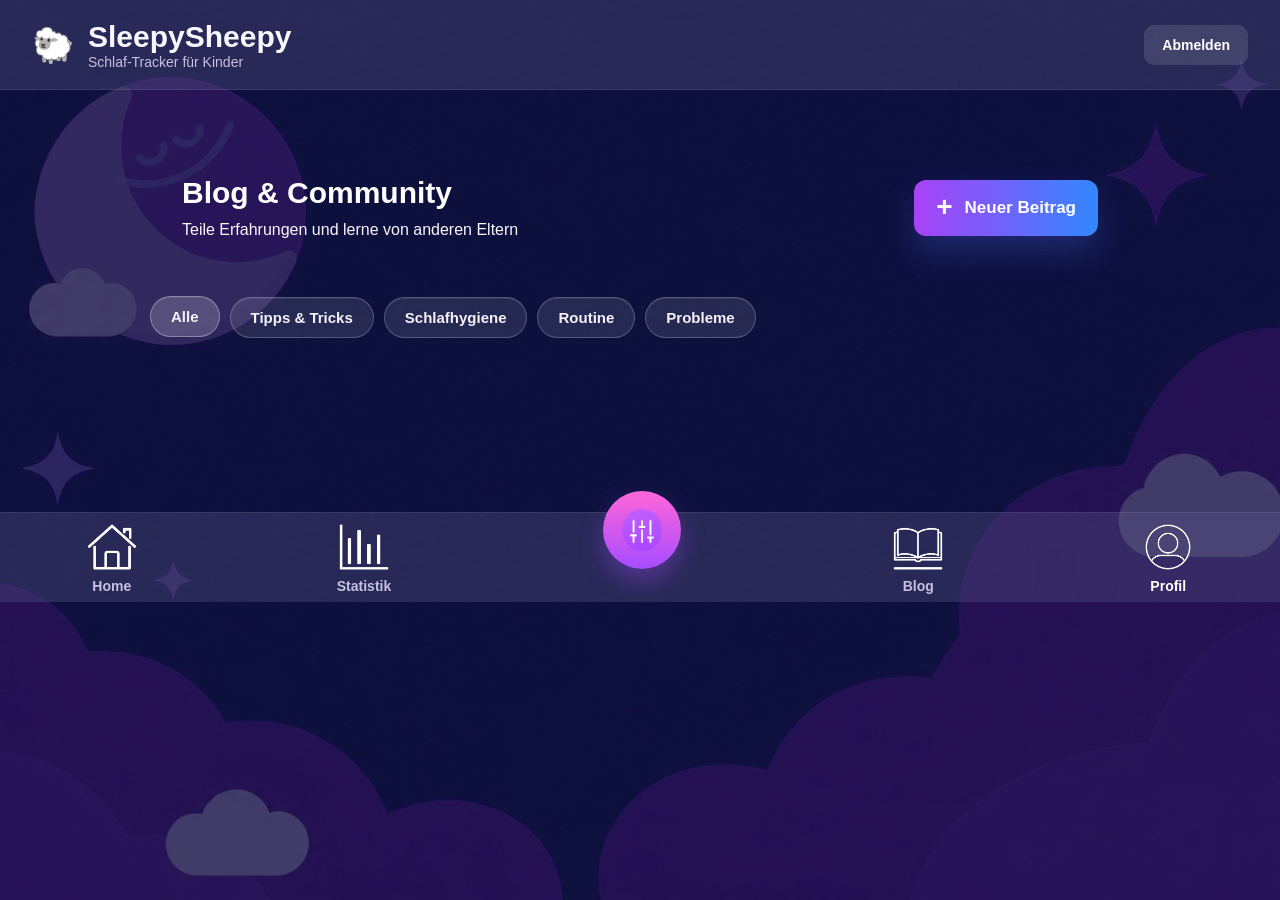
==== commit 7895ec2d: "Datenbank Verbindung" ====
--- a/blog.html
+++ b/blog.html
@@ -12,18 +12,22 @@
   <div class="blog-wrapper">
 
     <!-- HEADER -->
-    <header class="app-header">
-      <a href="index.html" class="app-brand">
-        <span class="app-logo">🐑</span>
+     <header class="topbar">
 
-        <span>
-          <strong>DreamSheep</strong>
-          <small>Schlaf-Tracker für Kinder</small>
-        </span>
-      </a>
+    <div class="logo-bereich">
+      <div class="logo">🐑</div>
 
-      <button class="app-logout" type="button">Abmelden</button>
-    </header>
+      <div>
+        <h1>SleepySheepy</h1>
+        <p>Schlaf-Tracker für Kinder</p>
+      </div>
+    </div>
+
+    <button class="abmelden-button" id="logoutBtn" type="button">
+  Abmelden
+</button>
+
+  </header>
 
     <!-- MAIN -->
     <main class="blog-main">
@@ -97,89 +101,7 @@
       </nav>
 
       <section class="blog-posts">
-        <article class="blog-card" data-category="Tipps & Tricks">
-          <div class="blog-card-icon">💤</div>
-
-          <div class="blog-card-content">
-            <span class="blog-tag">Tipps &amp; Tricks</span>
-
-            <h3>5 Tipps für besseren Kinderschlaf</h3>
-
-            <p>
-              Entdecke bewährte Methoden, um deinem Kind zu helfen,
-              schneller einzuschlafen und durchzuschlafen.
-            </p>
-
-            <div class="blog-meta">
-              <div class="blog-meta-left">
-                <span>◷ 28. April 2026</span>
-                <span>•</span>
-                <span>Dr. Anna Müller</span>
-              </div>
-
-              <div class="blog-meta-right">
-                <span>♡ 45</span>
-                <span>☁ 12</span>
-              </div>
-            </div>
-          </div>
-        </article>
-
-        <article class="blog-card" data-category="Schlafhygiene">
-          <div class="blog-card-icon">🌙</div>
-
-          <div class="blog-card-content">
-            <span class="blog-tag">Schlafhygiene</span>
-
-            <h3>Die richtige Schlafumgebung gestalten</h3>
-
-            <p>
-              Licht, Geräusche und Raumtemperatur beeinflussen den Schlaf
-              deines Kindes stärker, als man denkt.
-            </p>
-
-            <div class="blog-meta">
-              <div class="blog-meta-left">
-                <span>◷ 25. April 2026</span>
-                <span>•</span>
-                <span>Laura Schneider</span>
-              </div>
-
-              <div class="blog-meta-right">
-                <span>♡ 32</span>
-                <span>☁ 8</span>
-              </div>
-            </div>
-          </div>
-        </article>
-
-        <article class="blog-card" data-category="Routine">
-          <div class="blog-card-icon">⭐</div>
-
-          <div class="blog-card-content">
-            <span class="blog-tag">Routine</span>
-
-            <h3>Abendrituale, die wirklich funktionieren</h3>
-
-            <p>
-              Eine ruhige und wiederkehrende Abendroutine gibt Kindern
-              Sicherheit und erleichtert den Übergang in die Nacht.
-            </p>
-
-            <div class="blog-meta">
-              <div class="blog-meta-left">
-                <span>◷ 21. April 2026</span>
-                <span>•</span>
-                <span>DreamSheep Team</span>
-              </div>
-
-              <div class="blog-meta-right">
-                <span>♡ 58</span>
-                <span>☁ 17</span>
-              </div>
-            </div>
-          </div>
-        </article>
+        
       </section>
     </main>
 
--- a/css/style.css
+++ b/css/style.css
@@ -1600,16 +1600,24 @@
   box-shadow: 0 0 18px rgba(255, 255, 255, 0.25);
 }
 
-.licht-blau {
-  background: #4d9cff;
-}
-
-.licht-gelb {
-  background: #ffd766;
-}
-
-.licht-rosa {
-  background: #ff79cf;
+.licht-yellow {
+  background: #FFFED1;
+}
+
+.licht-green {
+  background: #91FF95;
+}
+
+.licht-violet {
+  background: #7F00FF;
+}
+
+.licht-pink {
+  background: #FF91FB;
+}
+
+.licht-blue {
+  background: #91FAFE;
 }
 
 
@@ -1884,3 +1892,418 @@
   cursor: pointer;
 }
 
+.chart-container {
+  width: 100%;
+  height: 420px;
+
+  margin-top: 32px;
+  padding: 24px 24px 12px;
+
+  border-radius: 20px;
+}
+
+.schlaf-legende {
+  display: flex;
+  flex-wrap: wrap;
+  gap: 22px;
+
+  margin: 24px 0 34px;
+
+  color: #c7c1df;
+
+  font-size: 17px;
+  font-weight: 800;
+}
+
+.schlaf-legende span {
+  display: flex;
+  align-items: center;
+  gap: 10px;
+}
+
+.punkt {
+  width: 18px;
+  height: 18px;
+
+  display: inline-block;
+
+  border-radius: 50%;
+}
+
+.punkt.hervorragend {
+  background: rgba(145, 250, 254, 0.45);
+}
+
+.punkt.gut {
+  background: rgba(120, 95, 180, 0.85);
+}
+
+.punkt.okay {
+  background: rgba(166, 76, 255, 0.65);
+}
+
+.punkt.schlecht {
+  background: rgba(255, 102, 217, 0.55);
+}
+
+.schlaf-kalender {
+  display: grid;
+  grid-template-columns: repeat(7, 1fr);
+  gap: 18px;
+}
+
+.kalender-tag-name {
+  margin-bottom: 4px;
+
+  color: #c7c1df;
+
+  text-align: center;
+
+  font-size: 18px;
+  font-weight: 900;
+}
+
+.schlaf-tag {
+  min-height: 120px;
+
+  display: flex;
+  flex-direction: column;
+  justify-content: center;
+  align-items: center;
+  gap: 8px;
+
+  border: none;
+  border-radius: 20px;
+
+  color: white;
+
+  font-family: inherit;
+  font-weight: 900;
+
+  cursor: pointer;
+
+  transition: transform 0.2s ease, box-shadow 0.2s ease;
+}
+
+.schlaf-tag:hover {
+  transform: translateY(-4px);
+  box-shadow: 0 16px 32px rgba(0, 0, 0, 0.24);
+}
+
+.schlaf-tag strong {
+  font-size: 26px;
+}
+
+.schlaf-tag span {
+  color: rgba(255, 255, 255, 0.82);
+
+  font-size: 15px;
+  font-weight: 800;
+}
+
+.kalender-leer {
+  min-height: 120px;
+}
+
+.schlaf-hervorragend {
+  background: rgba(145, 250, 254, 0.32);
+}
+
+.schlaf-gut {
+  background: rgba(120, 95, 180, 0.75);
+}
+
+.schlaf-okay {
+  background: rgba(166, 76, 255, 0.55);
+}
+
+.schlaf-schlecht {
+  background: rgba(255, 102, 217, 0.42);
+}
+
+.tag-overlay {
+  position: fixed;
+  inset: 0;
+
+  display: none;
+  justify-content: center;
+  align-items: center;
+
+  padding: 24px;
+
+  background: rgba(0, 0, 0, 0.55);
+
+  z-index: 99999;
+}
+
+.tag-overlay.aktiv {
+  display: flex;
+}
+
+.tag-overlay-card {
+  position: relative;
+
+  width: min(760px, 100%);
+  max-height: 88vh;
+
+  overflow-y: auto;
+
+  padding: 34px 36px;
+
+  border-radius: 28px;
+  border: 1px solid rgba(255, 255, 255, 0.18);
+
+  background: rgba(91, 87, 135, 0.96);
+  color: white;
+
+  box-shadow: 0 28px 70px rgba(0, 0, 0, 0.35);
+  backdrop-filter: blur(12px);
+}
+
+.tag-overlay-close {
+  position: absolute;
+  top: 18px;
+  right: 18px;
+
+  width: 42px;
+  height: 42px;
+
+  border: none;
+  border-radius: 50%;
+
+  background: rgba(255, 255, 255, 0.14);
+  color: white;
+
+  font-size: 30px;
+  line-height: 1;
+
+  cursor: pointer;
+}
+
+.tag-overlay-card h2 {
+  margin: 0 50px 24px 0;
+
+  font-size: 32px;
+  font-weight: 900;
+}
+
+.overlay-summary {
+  display: grid;
+  gap: 10px;
+
+  margin-bottom: 28px;
+
+  font-size: 21px;
+}
+
+.overlay-summary p,
+.overlay-settings p {
+  margin: 0;
+}
+
+.overlay-summary span,
+.overlay-settings span {
+  color: #d7d0ee;
+  font-weight: 800;
+}
+
+.overlay-section {
+  margin-top: 28px;
+}
+
+.overlay-section h3 {
+  margin: 0 0 16px;
+
+  font-size: 24px;
+  font-weight: 900;
+}
+
+.overlay-events {
+  display: flex;
+  flex-direction: column;
+  gap: 12px;
+
+  max-height: 260px;
+  overflow-y: auto;
+}
+
+.overlay-event {
+  padding: 14px 18px;
+
+  border-radius: 14px;
+
+  background: rgba(255, 255, 255, 0.1);
+
+  font-size: 18px;
+  font-weight: 700;
+}
+
+.overlay-settings {
+  display: grid;
+  gap: 12px;
+
+  padding: 18px;
+
+  border-radius: 16px;
+
+  background: rgba(255, 255, 255, 0.09);
+
+  font-size: 18px;
+}
+
+.zeit-eingabe {
+  display: grid;
+  grid-template-columns: 1fr 180px;
+  gap: 16px;
+
+  margin-top: 20px;
+}
+
+.zeit-eingabe input {
+  height: 64px;
+
+  padding: 0 20px;
+
+  border: 1px solid rgba(255, 255, 255, 0.22);
+  border-radius: 16px;
+  outline: none;
+
+  background: rgba(255, 255, 255, 0.09);
+  color: white;
+
+  font-size: 22px;
+  font-weight: 800;
+}
+
+.zeit-speichern-button {
+  height: 64px;
+
+  border: none;
+  border-radius: 16px;
+
+  background: linear-gradient(90deg, #a64cff, #3f86ff);
+  color: white;
+
+  font-size: 18px;
+  font-weight: 900;
+
+  cursor: pointer;
+}
+
+.zeit-speichern-button:hover {
+  opacity: 0.92;
+}
+
+.blog-delete-button {
+  padding: 8px 14px;
+
+  border: none;
+  border-radius: 999px;
+
+  background: rgba(255, 102, 130, 0.18);
+  color: #ffb8c6;
+
+  font-size: 14px;
+  font-weight: 800;
+
+  cursor: pointer;
+
+  transition: background 0.2s ease, color 0.2s ease, transform 0.2s ease;
+}
+
+.blog-delete-button:hover {
+  background: rgba(255, 102, 130, 0.32);
+  color: white;
+
+  transform: translateY(-1px);
+}
+
+.blog-delete-button:active {
+  transform: translateY(0);
+}
+
+.blog-card {
+  position: relative;
+}
+
+.blog-card {
+  position: relative;
+}
+
+.blog-card-content {
+  position: relative;
+  padding-right: 220px;
+  padding-bottom: 80px;
+}
+
+.blog-delete-button {
+  position: absolute;
+  right: 18px;
+  bottom: 18px;
+
+  padding: 10px 22px;
+
+  border: none;
+  border-radius: 999px;
+
+  background: rgba(255, 102, 130, 0.18);
+  color: #ffb8c6;
+
+  font-size: 15px;
+  font-weight: 900;
+
+  cursor: pointer;
+
+  transition: background 0.2s ease, color 0.2s ease, transform 0.2s ease;
+}
+
+.blog-delete-button:hover {
+  background: rgba(255, 102, 130, 0.32);
+  color: white;
+  transform: translateY(-1px);
+}
+
+.geraet-card {
+  max-width: 760px;
+  margin: 60px auto 120px;
+}
+
+.geraet-form {
+  width: 100%;
+  max-width: none;
+
+  display: flex;
+  flex-direction: column;
+  gap: 18px;
+
+  margin-top: 28px;
+}
+
+.geraet-form label {
+  color: #d7c9f4;
+
+  font-size: 20px;
+  font-weight: 800;
+}
+
+.geraet-form input {
+  width: 100%;
+  height: 64px;
+
+  padding: 0 22px;
+
+  border: 1px solid rgba(255, 255, 255, 0.22);
+  border-radius: 16px;
+  outline: none;
+
+  background: rgba(255, 255, 255, 0.09);
+  color: white;
+
+  font-size: 20px;
+  font-weight: 700;
+}
+
+.geraet-form input:focus {
+  border-color: rgba(170, 90, 255, 0.75);
+  box-shadow: 0 0 0 4px rgba(170, 90, 255, 0.16);
+}
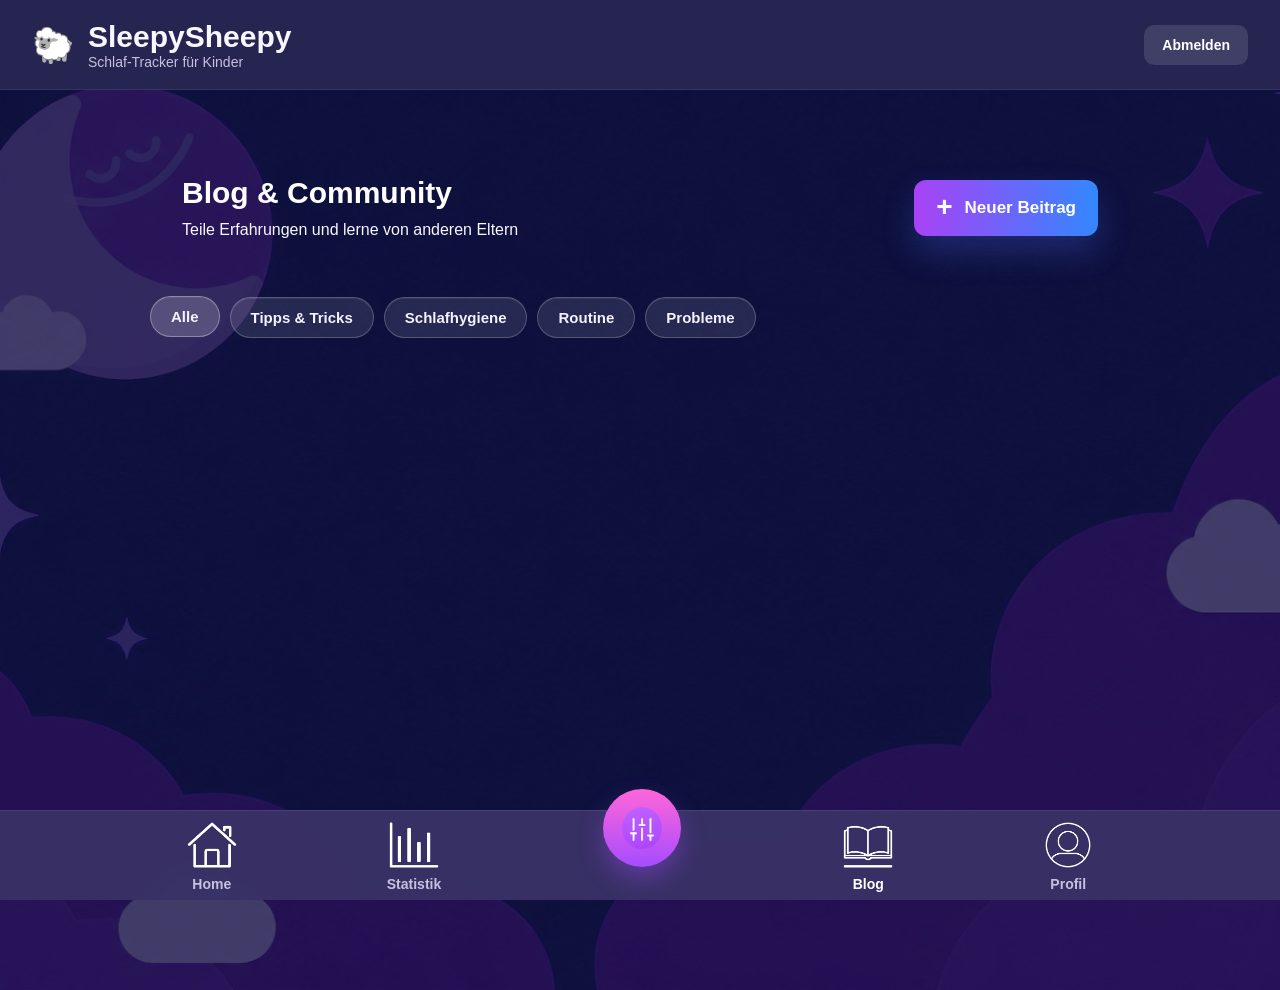
==== commit 6b5a5df7: "Responsive css sauber aufgeräumt und responsive Design ei allen Seiten angepasst. Details korrigiert" ====
--- a/blog.html
+++ b/blog.html
@@ -7,7 +7,7 @@
 
   <link rel="stylesheet" href="css/style.css" />
 </head>
-<body class="blog-page">
+<body class="home-seite blog-page">
 
   <div class="blog-wrapper">
 
@@ -134,7 +134,7 @@
       </div>
     </a>
 
-    <a class="nav-item" href="blog.html">
+    <a class="nav-item aktiv" href="blog.html">
       <img 
         class="nav-icon"
         src="Bilder/Icon_Blog.png" 
@@ -143,7 +143,7 @@
       <p>Blog</p>
     </a>
 
-    <a class="nav-item aktiv" href="einstellungen.html">
+    <a class="nav-item" href="einstellungen.html">
       <img 
         class="nav-icon"
         src="Bilder/Icon_Profil.png" 
@@ -156,5 +156,6 @@
   </div>
 
   <script src="js/blog.js"></script>
+  <script src="js/logout.js"></script>
 </body>
 </html>
--- a/css/style.css
+++ b/css/style.css
@@ -1,4 +1,6 @@
-/* Grundregeln */
+/* ==============================
+   GRUNDREGELN
+============================== */
 
 * {
   margin: 0;
@@ -24,100 +26,21 @@
   font-family: Arial, Helvetica, sans-serif;
 }
 
-
 a {
   color: white;
   font-weight: 700;
   text-decoration: none;
 }
 
-
 a:hover {
   text-decoration: underline;
 }
 
 
-/* Login und Registrierung */
-
-body:not(.home-seite):not(.blog-page):not(.profil-page) {
-  display: flex;
-  justify-content: center;
-  align-items: center;
-}
-
-.login-box {
-  width: 100%;
-  max-width: 600px;
-
-  padding: 48px 40px;
-
-  display: flex;
-  flex-direction: column;
-  align-items: center;
-
-  border-radius: 32px;
-  border: 1px solid rgba(255, 255, 255, 0.12);
-
-  background: rgba(91, 87, 135, 0.45);
-  box-shadow: 0 24px 60px rgba(0, 0, 0, 0.3);
-
-  backdrop-filter: blur(10px);
-}
-
-.login-box h1 {
-  margin-bottom: 24px;
-
-  font-size: 32px;
-  font-weight: 700;
-  text-align: center;
-}
-
-.untertitel {
-  margin-bottom: 28px;
-
-  color: #bfb7db;
-
-  font-size: 16px;
-  font-weight: 500;
-  text-align: center;
-}
-
-.umschalter {
-  width: 100%;
-  max-width: 360px;
-
-  display: flex;
-
-  margin-bottom: 24px;
-  padding: 4px;
-
-  border-radius: 12px;
-  background: rgba(255, 255, 255, 0.08);
-}
-
-.umschalter-button {
-  flex: 1;
-
-  padding: 14px 16px;
-
-  border: none;
-  border-radius: 10px;
-
-  background: transparent;
-  color: #cbc4e6;
-
-  font-size: 16px;
-  font-weight: 700;
-  text-align: center;
-  text-decoration: none;
-
-  cursor: pointer;
-}
-
-.umschalter-button.aktiv {
-  color: white;
-  background: linear-gradient(90deg, #a64cff, #3f86ff);
-}
+
+/* ==============================
+   FORMULARE
+============================== */
 
 form {
   width: 100%;
@@ -186,7 +109,10 @@
 }
 
 
-/* App-Layout */
+
+/* ==============================
+   APP-LAYOUT
+============================== */
 
 body.home-seite {
   min-height: 100vh;
@@ -202,8 +128,17 @@
   flex: 1;
 }
 
+
+
+/* ==============================
+   OBERE NAVIGATION
+============================== */
+
 .topbar {
   height: 90px;
+  position: sticky;
+  top: 0;
+  z-index: 9998;
 
   display: flex;
   justify-content: space-between;
@@ -211,7 +146,7 @@
 
   padding: 0 32px;
 
-  background: rgba(91, 87, 135, 0.35);
+  background: rgba(39, 37, 82, 0.98);
   border-bottom: 1px solid rgba(255, 255, 255, 0.08);
 }
 
@@ -252,7 +187,10 @@
 }
 
 
-/* Untere Navigation */
+
+/* ==============================
+   UNTERE NAVIGATION
+============================== */
 
 .bottom-nav {
   width: 100%;
@@ -263,8 +201,10 @@
   align-items: center;
   gap: 200px;
 
-  background: rgba(91, 87, 135, 0.35);
+  background: rgba(58, 50, 103, 0.96);
   border-top: 1px solid rgba(255, 255, 255, 0.08);
+
+  backdrop-filter: blur(8px);
 }
 
 body.home-seite .bottom-nav {
@@ -334,7 +274,392 @@
 }
 
 
-/* Einstellungen */
+
+/* ==============================
+   ALLGEMEIN RESPONSIVE
+============================== */
+
+@media (max-width: 1300px) {
+  .bottom-nav {
+    gap: 150px;
+  }
+}
+
+/* Tablets und kleinere Laptops */
+
+@media (max-width: 1100px) {
+  .bottom-nav {
+    gap: 120px;
+  }
+}
+
+
+
+/* Tablets */
+
+@media (max-width: 900px) {
+  .bottom-nav {
+    gap: 70px;
+  }
+}
+
+/* Grosse Smartphones */
+
+@media (max-width: 650px) {
+  .bottom-nav {
+    justify-content: space-around;
+    gap: 0;
+
+    padding: 0 18px;
+  }
+}
+
+
+
+/* Smartphones */
+
+@media (max-width: 600px) {
+  .topbar {
+    height: 78px;
+    padding: 0 18px;
+  }
+
+  .logo-bereich {
+    gap: 10px;
+  }
+
+  .logo {
+    font-size: 28px;
+  }
+
+  .logo-bereich h1 {
+    font-size: 22px;
+  }
+
+  .logo-bereich p {
+    font-size: 12px;
+  }
+
+  .abmelden-button {
+    padding: 10px 12px;
+
+    font-size: 12px;
+  }
+
+  .bottom-nav {
+    height: 78px;
+    gap: 22px;
+  }
+
+  .nav-item {
+    gap: 4px;
+
+    font-size: 11px;
+  }
+
+  .nav-icon {
+    width: 34px;
+    height: 34px;
+  }
+
+  .nav-item.icon-personalisierung {
+    transform: translateY(-22px);
+
+    margin: 0 4px;
+  }
+
+  .icon-personalisierung-kreis {
+    width: 62px;
+    height: 62px;
+  }
+
+  .icon-personalisierung-kreis img {
+    width: 34px;
+    height: 34px;
+  }
+}
+
+
+
+/* Sehr kleine Smartphones */
+
+@media (max-width: 380px) {
+  .topbar {
+    padding: 0 14px;
+  }
+
+  .logo-bereich h1 {
+    font-size: 20px;
+  }
+
+  .logo-bereich p {
+    display: none;
+  }
+
+  .abmelden-button {
+    padding: 9px 10px;
+
+    font-size: 11px;
+  }
+
+  .bottom-nav {
+    gap: 14px;
+  }
+
+  .nav-item {
+    font-size: 10px;
+  }
+
+  .nav-icon {
+    width: 30px;
+    height: 30px;
+  }
+
+  .icon-personalisierung-kreis {
+    width: 56px;
+    height: 56px;
+  }
+
+  .icon-personalisierung-kreis img {
+    width: 30px;
+    height: 30px;
+  }
+}
+
+
+
+/* ==============================
+   LOGIN UND REGISTRIERUNG
+============================== */
+
+body.login-page,
+body.register-page {
+  width: 100%;
+   height: 100vh;
+
+  display: flex;
+  justify-content: center;
+  align-items: center;
+
+  padding: 24px;
+}
+
+.login-box {
+  width: 100%;
+  max-width: 600px;
+
+  margin: auto;
+
+  padding: 48px 40px;
+
+  display: flex;
+  flex-direction: column;
+  align-items: center;
+
+  border-radius: 32px;
+  border: 1px solid rgba(255, 255, 255, 0.12);
+
+  background: rgba(91, 87, 135, 0.45);
+  box-shadow: 0 24px 60px rgba(0, 0, 0, 0.3);
+
+  backdrop-filter: blur(10px);
+}
+
+.login-box h1 {
+  margin-bottom: 24px;
+
+  font-size: 32px;
+  font-weight: 700;
+  text-align: center;
+}
+
+.untertitel {
+  margin-bottom: 28px;
+
+  color: #bfb7db;
+
+  font-size: 16px;
+  font-weight: 500;
+  text-align: center;
+}
+
+.umschalter {
+  width: 100%;
+  max-width: 360px;
+
+  display: flex;
+
+  margin-bottom: 24px;
+  padding: 4px;
+
+  border-radius: 12px;
+  background: rgba(255, 255, 255, 0.08);
+}
+
+.umschalter-button {
+  flex: 1;
+
+  padding: 14px 16px;
+
+  border: none;
+  border-radius: 10px;
+
+  background: transparent;
+  color: #cbc4e6;
+
+  font-size: 16px;
+  font-weight: 700;
+  text-align: center;
+  text-decoration: none;
+
+  cursor: pointer;
+}
+
+.umschalter-button.aktiv {
+  color: white;
+  background: linear-gradient(90deg, #a64cff, #3f86ff);
+}
+
+
+/* ==============================
+   LOGIN Responsive
+============================== */
+/* Login und Registrierung responsive */
+
+@media (max-width: 700px) {
+  body.login-page,
+  body.register-page {
+    padding: 20px;
+  }
+
+  .login-box {
+    width: min(100%, 560px);
+    max-width: none;
+
+    padding: 44px 36px;
+  }
+
+  .login-box form,
+  .login-box .umschalter {
+    width: 100%;
+    max-width: 440px;
+  }
+
+  .login-box h1 {
+    font-size: 30px;
+  }
+
+  .untertitel {
+    font-size: 15px;
+  }
+}
+
+
+
+/* Smartphones */
+
+@media (max-width: 480px) {
+  body.login-page,
+  body.register-page {
+    padding: 16px;
+  }
+
+  .login-box {
+    width: 100%;
+
+    padding: 40px 28px;
+    border-radius: 28px;
+  }
+
+  .login-box form,
+  .login-box .umschalter {
+    width: 100%;
+    max-width: none;
+  }
+
+  .login-box h1 {
+    margin-bottom: 20px;
+
+    font-size: 28px;
+  }
+
+  .untertitel {
+    margin-bottom: 24px;
+
+    font-size: 15px;
+  }
+
+  .umschalter {
+    margin-bottom: 22px;
+  }
+
+  .umschalter-button {
+    padding: 14px 12px;
+
+    font-size: 14px;
+  }
+
+  form div {
+    margin-bottom: 22px;
+  }
+
+  label {
+    font-size: 14px;
+  }
+
+  input {
+    padding: 16px;
+
+    font-size: 15px;
+  }
+
+  form button {
+    padding: 16px;
+
+    font-size: 15px;
+  }
+}
+
+
+
+/* Sehr kleine Smartphones */
+
+@media (max-width: 380px) {
+  body.login-page,
+  body.register-page {
+    padding: 12px;
+  }
+
+  .login-box {
+    padding: 36px 22px;
+    border-radius: 24px;
+  }
+
+  .login-box h1 {
+    font-size: 26px;
+  }
+
+  .untertitel {
+    font-size: 14px;
+  }
+
+  .umschalter-button {
+    padding: 13px 10px;
+
+    font-size: 13px;
+  }
+
+  input,
+  form button {
+    padding: 15px;
+  }
+}
+
+
+
+/* ==============================
+   EINSTELLUNGEN
+============================== */
 
 .settings-main {
   flex: 1;
@@ -512,7 +837,2556 @@
 }
 
 
-/* Blog */
+
+
+/* ==============================
+   PROFIL
+============================== */
+
+/* Seitenlayout */
+
+body.profil-page {
+  min-height: 100vh;
+
+  display: block;
+  overflow-x: hidden;
+}
+
+
+
+/* Container */
+
+.profil-container {
+  width: min(900px, calc(100% - 48px));
+
+  position: relative;
+  z-index: 2;
+
+  margin: 0 auto;
+  padding-top: 90px;
+  padding-bottom: 120px;
+}
+
+
+
+/* Titel */
+
+.profil-title {
+  margin: 0 0 26px;
+
+  color: white;
+
+  font-size: 45px;
+  font-weight: 900;
+  line-height: 1;
+  text-align: left;
+}
+
+
+
+/* Karte */
+
+.profil-card {
+  width: 100%;
+
+  padding: 48px 56px;
+
+  border-radius: 26px;
+  border: 1px solid rgba(255, 255, 255, 0.18);
+
+  background: rgba(92, 89, 137, 0.63);
+  box-shadow:
+    inset 0 1px 0 rgba(255, 255, 255, 0.1),
+    0 20px 55px rgba(0, 0, 0, 0.16);
+
+  backdrop-filter: blur(10px);
+}
+
+
+
+/* Formular */
+
+.profil-form {
+  width: 100%;
+  max-width: none;
+
+  display: flex;
+  flex-direction: column;
+  gap: 26px;
+
+  margin: 0 auto;
+}
+
+.profil-form-group {
+  width: 100%;
+
+  display: flex;
+  flex-direction: column;
+  gap: 10px;
+
+  margin-bottom: 28px;
+}
+
+.profil-form label {
+  margin: 0 0 8px;
+
+  color: #d7c9f4;
+
+  font-size: 22px;
+  font-weight: 800;
+}
+
+.profil-form input {
+  width: 100%;
+  height: 64px;
+
+  padding: 0 22px;
+
+  border: 1px solid rgba(255, 255, 255, 0.22);
+  border-radius: 16px;
+  outline: none;
+
+  background: rgba(255, 255, 255, 0.09);
+  color: white;
+
+  font-size: 20px;
+}
+
+.profil-form input:focus {
+  border-color: rgba(170, 90, 255, 0.75);
+  box-shadow: 0 0 0 4px rgba(170, 90, 255, 0.16);
+}
+
+
+
+/* Button */
+
+.profil-button {
+  width: 100%;
+  height: 64px;
+
+  margin-top: 12px;
+
+  border: none;
+  border-radius: 16px;
+
+  background: linear-gradient(90deg, #a942f5 0%, #3287ff 100%);
+  color: white;
+  box-shadow: 0 16px 32px rgba(79, 112, 255, 0.25);
+
+  font-size: 24px;
+  font-weight: 900;
+
+  cursor: pointer;
+}
+
+.profil-button:hover {
+  transform: translateY(-1px);
+  box-shadow: 0 20px 38px rgba(79, 112, 255, 0.34);
+}
+
+
+
+/* ==============================
+   EINSTELLUNGS-UNTERSEITEN
+============================== */
+
+/* Gerät */
+
+.geraet-card {
+  max-width: 760px;
+  margin: 60px auto 120px;
+}
+
+.geraet-form {
+  width: 100%;
+  max-width: none;
+
+  display: flex;
+  flex-direction: column;
+  gap: 18px;
+
+  margin-top: 28px;
+}
+
+.geraet-form label {
+  color: #d7c9f4;
+
+  font-size: 20px;
+  font-weight: 800;
+}
+
+.geraet-form input {
+  width: 100%;
+  height: 64px;
+
+  padding: 0 22px;
+
+  border: 1px solid rgba(255, 255, 255, 0.22);
+  border-radius: 16px;
+  outline: none;
+
+  background: rgba(255, 255, 255, 0.09);
+  color: white;
+
+  font-size: 20px;
+  font-weight: 700;
+}
+
+.geraet-form input:focus {
+  border-color: rgba(170, 90, 255, 0.75);
+  box-shadow: 0 0 0 4px rgba(170, 90, 255, 0.16);
+}
+
+
+
+/* Speichern */
+
+.einstellungen-speichern-bereich {
+  width: 100%;
+  display: flex;
+  flex-direction: column;
+  align-items: center;
+
+  margin: 40px 0 120px;
+}
+
+.einstellungen-speichern-button {
+  min-width: 280px;
+  padding: 18px 32px;
+
+  border: none;
+  border-radius: 999px;
+
+  background: linear-gradient(90deg, #a64cff, #3f86ff);
+  color: white;
+
+  font-size: 20px;
+  font-weight: 900;
+
+  cursor: pointer;
+
+  box-shadow: 0 16px 34px rgba(70, 80, 255, 0.28);
+  transition: transform 0.2s ease, opacity 0.2s ease;
+}
+
+.einstellungen-speichern-button:hover {
+  transform: translateY(-2px);
+  opacity: 0.95;
+}
+
+.speichern-status {
+  min-height: 24px;
+  margin-top: 14px;
+
+  color: #d7d0ee;
+  font-size: 16px;
+  font-weight: 800;
+}
+
+
+
+/* Verlauf */
+
+.history-box {
+  padding: 22px;
+  border-radius: 20px;
+  background: rgba(255, 255, 255, 0.08);
+}
+
+.history-subtitle {
+  margin: 0 0 16px;
+
+  color: white;
+
+  font-size: 18px;
+  font-weight: 900;
+}
+
+.history-subtitle-second {
+  margin-top: 34px;
+}
+
+.history-settings-grid {
+  display: grid;
+  gap: 12px;
+}
+
+.history-setting-row {
+  display: flex;
+  justify-content: space-between;
+  align-items: center;
+  gap: 18px;
+
+  padding: 14px 18px;
+
+  border-radius: 14px;
+
+  background: rgba(255, 255, 255, 0.09);
+}
+
+.history-setting-row span {
+  color: #d7d0ee;
+
+  font-size: 16px;
+  font-weight: 800;
+}
+
+.history-setting-row strong {
+  color: white;
+
+  font-size: 17px;
+  font-weight: 900;
+  text-align: right;
+}
+
+.history-change-item {
+  display: grid;
+  grid-template-columns: 120px 1fr;
+  gap: 22px;
+  align-items: start;
+
+  margin-bottom: 14px;
+  padding: 18px 20px;
+
+  border-radius: 18px;
+
+  background: rgba(255, 255, 255, 0.08);
+}
+
+.history-change-time {
+  padding-top: 6px;
+
+  color: white;
+
+  font-size: 18px;
+  font-weight: 900;
+  white-space: nowrap;
+}
+
+.history-change-content {
+  display: grid;
+  gap: 10px;
+}
+
+.history-change-value {
+  display: flex;
+  justify-content: space-between;
+  align-items: center;
+  gap: 18px;
+
+  padding: 12px 16px;
+
+  border-radius: 14px;
+
+  background: rgba(255, 255, 255, 0.08);
+}
+
+.history-change-value span {
+  color: #d7d0ee;
+
+  font-size: 15px;
+  font-weight: 800;
+}
+
+.history-change-value strong {
+  color: white;
+
+  font-size: 16px;
+  font-weight: 900;
+  text-align: right;
+}
+
+.history-empty {
+  padding: 16px 18px;
+
+  border-radius: 14px;
+
+  background: rgba(255, 255, 255, 0.08);
+  color: #d7d0ee;
+
+  font-size: 16px;
+  font-weight: 800;
+}
+
+
+/* ==============================
+   Einstellungen Responsive
+============================== */
+
+/* Einstellungen und Profil responsive */
+
+@media (max-width: 900px) {
+  .settings-page {
+    width: min(100%, calc(100% - 48px));
+    padding: 30px 0 120px;
+  }
+
+  .settings-title {
+    font-size: 30px;
+  }
+
+  .settings-profile-card {
+    padding: 24px 26px;
+  }
+
+  .profil-container {
+    width: min(100%, calc(100% - 48px));
+    padding-top: 60px;
+    padding-bottom: 120px;
+  }
+
+  .profil-title {
+    font-size: 38px;
+  }
+
+  .profil-card {
+    padding: 40px 42px;
+  }
+
+  .geraet-card {
+    margin: 40px auto 120px;
+  }
+
+  .history-change-item {
+    grid-template-columns: 100px 1fr;
+    gap: 18px;
+  }
+}
+
+
+
+/* Kleine Tablets und Smartphones */
+
+@media (max-width: 700px) {
+  .settings-page {
+    width: min(100%, calc(100% - 32px));
+    padding: 26px 0 120px;
+  }
+
+  .settings-title {
+    font-size: 28px;
+  }
+
+  .settings-subtitle {
+    font-size: 15px;
+  }
+
+  .settings-profile-card {
+    align-items: flex-start;
+    padding: 22px;
+  }
+
+  .settings-profile-card h2 {
+    font-size: 24px;
+  }
+
+  .settings-profile-card p {
+    font-size: 15px;
+  }
+
+  .settings-menu-item {
+    min-height: 70px;
+    padding: 16px 20px;
+  }
+
+  .settings-icon {
+    width: 44px;
+    height: 44px;
+
+    font-size: 19px;
+  }
+
+  .settings-menu-item span:nth-child(2) {
+    font-size: 17px;
+  }
+
+  .settings-arrow {
+    font-size: 28px;
+  }
+
+  .profil-container {
+    width: min(100%, calc(100% - 32px));
+    padding-top: 44px;
+    padding-bottom: 120px;
+  }
+
+  .profil-title {
+    font-size: 34px;
+  }
+
+  .profil-card {
+    padding: 34px 28px;
+  }
+
+  .profil-form label {
+    font-size: 19px;
+  }
+
+  .profil-form input {
+    height: 58px;
+
+    font-size: 18px;
+  }
+
+  .profil-button {
+    height: 58px;
+
+    font-size: 21px;
+  }
+
+  .geraet-card {
+    margin: 34px auto 120px;
+  }
+
+  .geraet-form label {
+    font-size: 18px;
+  }
+
+  .geraet-form input {
+    height: 58px;
+
+    font-size: 18px;
+  }
+
+  .einstellungen-speichern-button {
+    min-width: 240px;
+    padding: 16px 28px;
+
+    font-size: 18px;
+  }
+
+  .history-change-item {
+    grid-template-columns: 1fr;
+    gap: 12px;
+  }
+
+  .history-change-time {
+    padding-top: 0;
+  }
+}
+
+
+
+/* Smartphones */
+
+@media (max-width: 480px) {
+  .settings-page {
+    width: min(100%, calc(100% - 24px));
+    padding: 22px 0 110px;
+  }
+
+  .settings-title {
+    font-size: 25px;
+  }
+
+  .settings-subtitle {
+    font-size: 14px;
+  }
+
+  .settings-profile-card {
+    gap: 16px;
+
+    padding: 20px;
+    border-radius: 22px;
+  }
+
+  .settings-profile-card h2 {
+    font-size: 22px;
+  }
+
+  .settings-profile-card p {
+    font-size: 14px;
+  }
+
+  .settings-section h3 {
+    margin-left: 6px;
+
+    font-size: 15px;
+  }
+
+  .settings-menu-card {
+    border-radius: 22px;
+  }
+
+  .settings-menu-item {
+    min-height: 64px;
+    gap: 14px;
+
+    padding: 14px 18px;
+  }
+
+  .settings-icon {
+    width: 40px;
+    height: 40px;
+
+    font-size: 18px;
+  }
+
+  .settings-menu-item span:nth-child(2) {
+    font-size: 16px;
+  }
+
+  .settings-arrow {
+    font-size: 24px;
+  }
+
+  .profil-container {
+    width: min(100%, calc(100% - 24px));
+    padding-top: 34px;
+    padding-bottom: 110px;
+  }
+
+  .profil-title {
+    margin-bottom: 20px;
+
+    font-size: 30px;
+  }
+
+  .profil-card {
+    padding: 28px 22px;
+    border-radius: 22px;
+  }
+
+  .profil-form {
+    gap: 20px;
+  }
+
+  .profil-form-group {
+    margin-bottom: 20px;
+  }
+
+  .profil-form label {
+    font-size: 17px;
+  }
+
+  .profil-form input {
+    height: 54px;
+    padding: 0 18px;
+
+    font-size: 16px;
+  }
+
+  .profil-button {
+    height: 54px;
+
+    font-size: 18px;
+  }
+
+  .geraet-card {
+    margin: 28px auto 110px;
+  }
+
+  .geraet-form input {
+    height: 54px;
+    padding: 0 18px;
+
+    font-size: 16px;
+  }
+
+  .einstellungen-speichern-bereich {
+    margin: 34px 0 110px;
+  }
+
+  .einstellungen-speichern-button {
+    width: 100%;
+    min-width: 0;
+
+    font-size: 17px;
+  }
+
+  .history-box {
+    padding: 18px;
+    border-radius: 18px;
+  }
+
+  .history-setting-row,
+  .history-change-value {
+    align-items: flex-start;
+    flex-direction: column;
+    gap: 8px;
+  }
+
+  .history-setting-row strong,
+  .history-change-value strong {
+    text-align: left;
+  }
+}
+
+
+
+/* ==============================
+   HOME
+============================== */
+
+.hauptbereich {
+  width: 100%;
+  max-width: 1280px;
+
+  margin: 0 auto;
+
+  padding: 40px 32px 120px;
+}
+
+
+
+/* Begrüssung */
+
+.gruss-bereich {
+  margin-bottom: 28px;
+}
+
+.gruss-bereich h2 {
+  font-size: 36px;
+  font-weight: 700;
+}
+
+
+
+/* Karten */
+
+.home-karte {
+  width: 100%;
+
+  margin-bottom: 24px;
+
+  padding: 28px;
+
+  border-radius: 24px;
+
+  background: rgba(91, 87, 135, 0.65);
+
+  border: 1px solid rgba(255, 255, 255, 0.12);
+
+  box-shadow: 0 18px 40px rgba(0, 0, 0, 0.2);
+}
+
+.gruss-karte h2,
+.home-karte h2 {
+  font-size: 28px;
+}
+
+
+
+/* Letzte Nacht */
+
+.nacht-inhalt {
+  display: grid;
+
+  grid-template-columns: 280px 1fr;
+
+  gap: 28px;
+
+  margin-top: 24px;
+}
+
+
+
+/* Einstellungen letzte Nacht */
+
+.einstellung-box {
+  display: flex;
+
+  flex-direction: column;
+
+  justify-content: center;
+
+  gap: 12px;
+
+  padding: 24px;
+
+  border-radius: 18px;
+
+  background: rgba(255, 255, 255, 0.08);
+}
+
+.einstellung-box h3,
+.einstellung-box span {
+  font-size: 22px;
+
+  font-weight: 700;
+}
+
+.einstellung-box span {
+  color: #8fc4ff;
+}
+
+/* Licht-Badge in Letzte Nacht */
+
+.licht-badge {
+  display: inline-flex;
+  justify-content: center;
+  align-items: center;
+
+  min-width: 170px;
+  padding: 12px 18px;
+
+  border-radius: 14px;
+
+  font-size: 18px;
+  font-weight: 700;
+  text-align: center;
+
+  background: rgba(255, 255, 255, 0.12);
+  color: white;
+
+  box-shadow: inset 0 0 0 1px rgba(255, 255, 255, 0.08);
+}
+
+.licht-badge.gelb {
+  background: rgba(255, 254, 209, 0.28);
+  color: #fff6a8;
+}
+
+.licht-badge.gruen {
+  background: rgba(145, 255, 149, 0.22);
+  color: #baffbc;
+}
+
+.licht-badge.violett {
+  background: rgba(127, 0, 255, 0.28);
+  color: #d7b3ff;
+}
+
+.licht-badge.pink {
+  background: rgba(255, 145, 251, 0.24);
+  color: #ffb8fc;
+}
+
+.licht-badge.blau {
+  background: rgba(145, 250, 254, 0.22);
+  color: #bafcff;
+}
+
+/* Sound-Badge */
+
+.sound-badge {
+  width: fit-content;
+  min-width: 160px;
+
+  display: inline-flex;
+  justify-content: center;
+  align-items: center;
+
+  padding: 12px 18px;
+
+  border-radius: 14px;
+
+  background: rgba(255, 255, 255, 0.10);
+  color: white;
+
+  font-size: 18px;
+  font-weight: 800;
+  text-align: center;
+
+  box-shadow:
+    inset 0 0 0 1px rgba(255, 255, 255, 0.12),
+    0 10px 22px rgba(0, 0, 0, 0.18);
+}
+
+/* Aufwachliste */
+
+.aufwach-liste {
+  display: flex;
+
+  flex-direction: column;
+
+  gap: 12px;
+}
+
+.aufwach-eintrag {
+  display: flex;
+
+  justify-content: space-between;
+
+  align-items: center;
+
+  padding: 16px 20px;
+
+  border-radius: 14px;
+
+  background: rgba(255, 255, 255, 0.08);
+}
+
+.aufwach-eintrag span {
+  color: #c7c1df;
+}
+
+
+
+/* Gesamt */
+
+.gesamt-box {
+  margin-top: 24px;
+
+  padding: 18px 20px;
+
+  border-radius: 14px;
+
+  background: rgba(166, 76, 255, 0.15);
+
+  font-size: 18px;
+}
+
+
+
+/* Diagramm */
+
+.balken-diagramm {
+  position: relative;
+
+  width: 100%;
+
+  height: 260px;
+
+  display: grid;
+
+  grid-template-columns: repeat(7, 1fr);
+
+  align-items: end;
+
+  margin-top: 32px;
+
+  padding: 20px 40px 35px 20px;
+
+  border-left: 2px solid rgba(255, 255, 255, 0.25);
+
+  border-bottom: 2px solid rgba(255, 255, 255, 0.25);
+}
+
+.balken {
+  position: relative;
+
+  width: 70px;
+
+  border-radius: 18px 18px 8px 8px;
+
+  background: linear-gradient(180deg, #a64cff, #3f86ff);
+
+  transition: 0.2s;
+
+  cursor: pointer;
+
+  justify-self: center;
+}
+
+.balken:hover {
+  transform: translateY(-8px);
+}
+
+.balken::before {
+  content: attr(data-wert);
+
+  position: absolute;
+
+  top: -40px;
+
+  left: 50%;
+
+  transform: translateX(-50%);
+
+  white-space: nowrap;
+
+  padding: 6px 12px;
+
+  border-radius: 10px;
+
+  background: rgba(255, 255, 255, 0.15);
+
+  font-size: 14px;
+
+  font-weight: 700;
+
+  opacity: 0;
+
+  transition: 0.2s;
+}
+
+.balken:hover::before {
+  opacity: 1;
+}
+
+.balken span {
+  position: absolute;
+
+  bottom: -30px;
+
+  left: 50%;
+
+  transform: translateX(-50%);
+
+  color: #c7c1df;
+
+  font-size: 14px;
+
+  font-weight: 700;
+}
+
+.diagramm-wrapper {
+  display: flex;
+
+  align-items: flex-end;
+
+  gap: 16px;
+
+  margin-top: 30px;
+}
+
+.y-achse {
+  height: 260px;
+
+  display: flex;
+
+  flex-direction: column;
+
+  justify-content: space-between;
+
+  color: #c7c1df;
+
+  font-size: 13px;
+
+  font-weight: 600;
+}
+
+
+/* ==============================
+    HOME Responsive
+============================== */
+
+@media (max-width: 900px) {
+  .hauptbereich {
+    padding: 34px 28px 120px;
+  }
+
+  .gruss-bereich h2 {
+    font-size: 32px;
+  }
+
+  .home-karte {
+    padding: 24px;
+  }
+
+  .nacht-inhalt {
+    grid-template-columns: 240px 1fr;
+    gap: 22px;
+  }
+
+  .einstellung-box {
+    padding: 22px;
+  }
+
+  .einstellung-box h3,
+  .einstellung-box span {
+    font-size: 20px;
+  }
+
+  .balken {
+    width: 58px;
+  }
+}
+
+
+
+/* Kleine Tablets und Smartphones */
+
+@media (max-width: 700px) {
+  .hauptbereich {
+    padding: 30px 22px 115px;
+  }
+
+  .gruss-bereich h2 {
+    font-size: 30px;
+  }
+
+  .home-karte {
+    padding: 22px;
+    border-radius: 22px;
+  }
+
+  .gruss-karte h2,
+  .home-karte h2 {
+    font-size: 24px;
+  }
+
+  .nacht-inhalt {
+    grid-template-columns: 1fr;
+    gap: 18px;
+  }
+
+  .einstellung-box {
+    align-items: flex-start;
+  }
+
+  .aufwach-eintrag {
+    padding: 15px 18px;
+  }
+
+  .gesamt-box {
+    font-size: 17px;
+  }
+
+  .diagramm-wrapper {
+    overflow-x: auto;
+    padding-bottom: 8px;
+  }
+
+  .balken-diagramm {
+    min-width: 560px;
+  }
+}
+
+
+
+/* Smartphones */
+
+@media (max-width: 480px) {
+  .hauptbereich {
+    padding: 24px 16px 110px;
+  }
+
+  .gruss-bereich {
+    margin-bottom: 22px;
+  }
+
+  .gruss-bereich h2 {
+    font-size: 26px;
+  }
+
+  .home-karte {
+    margin-bottom: 20px;
+    padding: 20px;
+    border-radius: 20px;
+  }
+
+  .gruss-karte h2,
+  .home-karte h2 {
+    font-size: 22px;
+  }
+
+  .nacht-inhalt {
+    margin-top: 20px;
+  }
+
+  .einstellung-box {
+    padding: 18px;
+    border-radius: 16px;
+  }
+
+  .einstellung-box h3,
+  .einstellung-box span {
+    font-size: 18px;
+  }
+
+  .aufwach-eintrag {
+    flex-direction: column;
+    align-items: flex-start;
+    gap: 6px;
+
+    padding: 14px 16px;
+  }
+
+  .gesamt-box {
+    padding: 16px 18px;
+
+    font-size: 16px;
+  }
+
+  .diagramm-wrapper {
+    gap: 12px;
+  }
+
+  .balken-diagramm {
+    height: 240px;
+    min-width: 520px;
+  }
+
+  .y-achse {
+    height: 240px;
+    font-size: 12px;
+  }
+
+  .balken {
+    width: 52px;
+  }
+}
+
+
+
+/* Sehr kleine Smartphones */
+
+@media (max-width: 380px) {
+  .hauptbereich {
+    padding: 22px 14px 105px;
+  }
+
+  .gruss-bereich h2 {
+    font-size: 24px;
+  }
+
+  .home-karte {
+    padding: 18px;
+  }
+
+  .gruss-karte h2,
+  .home-karte h2 {
+    font-size: 20px;
+  }
+
+  .einstellung-box h3,
+  .einstellung-box span {
+    font-size: 16px;
+  }
+
+  .balken-diagramm {
+    min-width: 500px;
+  }
+
+  .balken {
+    width: 46px;
+  }
+}
+
+
+
+/* ==============================
+   STATISTIK
+============================== */
+
+/* Kopfbereich */
+
+.statistik-kopf {
+  display: flex;
+  justify-content: space-between;
+  align-items: center;
+
+  margin-bottom: 24px;
+}
+
+
+/* Monatswechsel */
+
+.monatswechsel {
+  display: flex;
+  align-items: center;
+  gap: 16px;
+
+  padding: 10px 14px;
+
+  border-radius: 14px;
+
+  background: rgba(91, 87, 135, 0.65);
+}
+
+.monatswechsel button {
+  width: 36px;
+  height: 36px;
+
+  border: none;
+  border-radius: 50%;
+
+  background: rgba(255, 255, 255, 0.12);
+
+  color: white;
+
+  font-size: 24px;
+  cursor: pointer;
+}
+
+.monatswechsel span {
+  font-weight: 700;
+}
+
+
+
+/* Durchschnitt */
+
+.durchschnitt-box {
+  display: flex;
+  flex-direction: column;
+  gap: 8px;
+
+  margin-top: 16px;
+}
+
+.durchschnitt-box strong {
+  font-size: 48px;
+}
+
+.durchschnitt-box span {
+  color: #c7c1df;
+}
+
+
+
+/* Monatsdiagramm */
+
+.monats-diagramm {
+  height: 280px;
+
+  display: grid;
+  grid-template-columns: repeat(14, 1fr);
+  align-items: end;
+  gap: 14px;
+
+  margin-top: 32px;
+  padding: 20px 0 38px 0;
+
+  border-left: 2px solid rgba(255, 255, 255, 0.25);
+  border-bottom: 2px solid rgba(255, 255, 255, 0.25);
+}
+
+.monats-balken {
+  position: relative;
+
+  width: 32px;
+
+  justify-self: center;
+
+  border-radius: 14px 14px 6px 6px;
+
+  background: linear-gradient(180deg, #a64cff, #3f86ff);
+
+  cursor: pointer;
+  transition: 0.2s;
+}
+
+.monats-balken:hover {
+  transform: translateY(-8px);
+}
+
+.monats-balken::before {
+  content: attr(data-wert);
+
+  position: absolute;
+  top: -38px;
+  left: 50%;
+
+  transform: translateX(-50%);
+
+  white-space: nowrap;
+
+  padding: 6px 10px;
+
+  border-radius: 10px;
+
+  background: rgba(255, 255, 255, 0.15);
+
+  opacity: 0;
+  transition: 0.2s;
+
+  font-size: 13px;
+  font-weight: 700;
+}
+
+.monats-balken:hover::before {
+  opacity: 1;
+}
+
+.monats-balken span {
+  position: absolute;
+  bottom: -30px;
+  left: 50%;
+
+  transform: translateX(-50%);
+
+  color: #c7c1df;
+
+  font-size: 13px;
+  font-weight: 700;
+}
+
+
+
+/* Kalender-Legende */
+
+.legende {
+  display: flex;
+  flex-wrap: wrap;
+  gap: 18px;
+
+  margin: 22px 0 28px;
+}
+
+.legende div {
+  display: flex;
+  align-items: center;
+  gap: 8px;
+
+  color: #c7c1df;
+
+  font-weight: 700;
+}
+
+.punkt {
+  width: 16px;
+  height: 16px;
+
+  display: inline-block;
+
+  border-radius: 50%;
+}
+
+.gruen {
+  background: rgba(120, 255, 190, 0.25);
+}
+
+.gelb {
+  background: rgba(180, 120, 255, 0.25);
+}
+
+.orange {
+  background: rgba(166, 76, 255, 0.35);
+}
+
+.rot {
+  background: rgba(255, 102, 217, 0.35);
+}
+
+
+
+/* Einfacher Kalender */
+
+.kalender {
+  display: grid;
+  grid-template-columns: repeat(7, 1fr);
+  gap: 14px;
+}
+
+.kalender-tag-name {
+  color: #c7c1df;
+
+  text-align: center;
+
+  font-weight: 800;
+}
+
+.kalender-tag {
+  aspect-ratio: 1;
+
+  border: none;
+  border-radius: 18px;
+
+  color: white;
+
+  font-size: 18px;
+  font-weight: 800;
+
+  cursor: pointer;
+
+  transition: 0.2s;
+}
+
+.kalender-tag:hover {
+  transform: translateY(-4px);
+  box-shadow: 0 12px 24px rgba(0, 0, 0, 0.24);
+}
+
+
+
+/* Tages-Overlay */
+
+.overlay {
+  position: fixed;
+  inset: 0;
+
+  display: none;
+  justify-content: center;
+  align-items: center;
+
+  padding: 24px;
+
+  background: rgba(0, 0, 0, 0.55);
+
+  z-index: 20;
+}
+
+.overlay.aktiv {
+  display: flex;
+}
+
+.overlay-karte {
+  position: relative;
+
+  width: 100%;
+  max-width: 900px;
+
+  padding: 32px;
+
+  border-radius: 24px;
+
+  background: rgba(91, 87, 135, 0.95);
+  border: 1px solid rgba(255, 255, 255, 0.16);
+}
+
+.overlay-schliessen {
+  position: absolute;
+  top: 18px;
+  right: 18px;
+
+  width: 36px;
+  height: 36px;
+
+  border: none;
+  border-radius: 50%;
+
+  background: rgba(255, 255, 255, 0.12);
+
+  color: white;
+
+  font-size: 24px;
+  cursor: pointer;
+}
+
+
+
+/* Chart */
+
+.chart-container {
+  width: 100%;
+  height: 420px;
+
+  margin-top: 32px;
+  padding: 24px 24px 12px;
+
+  border-radius: 20px;
+}
+
+
+
+/* Schlaf-Legende */
+
+.schlaf-legende {
+  display: flex;
+  flex-wrap: wrap;
+  gap: 22px;
+
+  margin: 24px 0 34px;
+
+  color: #c7c1df;
+
+  font-size: 17px;
+  font-weight: 800;
+}
+
+.schlaf-legende span {
+  display: flex;
+  align-items: center;
+  gap: 10px;
+}
+
+.punkt {
+  width: 18px;
+  height: 18px;
+
+  display: inline-block;
+
+  border-radius: 50%;
+}
+
+.punkt.hervorragend {
+  background: rgba(145, 250, 254, 0.45);
+}
+
+.punkt.gut {
+  background: rgba(120, 95, 180, 0.85);
+}
+
+.punkt.okay {
+  background: rgba(166, 76, 255, 0.65);
+}
+
+.punkt.schlecht {
+  background: rgba(255, 102, 217, 0.55);
+}
+
+
+
+/* Schlaf-Kalender */
+
+.schlaf-kalender {
+  display: grid;
+  grid-template-columns: repeat(7, 1fr);
+  gap: 18px;
+}
+
+.kalender-tag-name {
+  margin-bottom: 4px;
+
+  color: #c7c1df;
+
+  text-align: center;
+
+  font-size: 18px;
+  font-weight: 900;
+}
+
+.schlaf-tag {
+  min-height: 120px;
+
+  display: flex;
+  flex-direction: column;
+  justify-content: center;
+  align-items: center;
+  gap: 8px;
+
+  border: none;
+  border-radius: 20px;
+
+  color: white;
+
+  font-family: inherit;
+  font-weight: 900;
+
+  cursor: pointer;
+
+  transition: transform 0.2s ease, box-shadow 0.2s ease;
+}
+
+.schlaf-tag:hover {
+  transform: translateY(-4px);
+  box-shadow: 0 16px 32px rgba(0, 0, 0, 0.24);
+}
+
+.schlaf-tag strong {
+  font-size: 26px;
+}
+
+.schlaf-tag span {
+  color: rgba(255, 255, 255, 0.82);
+
+  font-size: 15px;
+  font-weight: 800;
+}
+
+.kalender-leer {
+  min-height: 120px;
+}
+
+.schlaf-hervorragend {
+  background: rgba(145, 250, 254, 0.32);
+}
+
+.schlaf-gut {
+  background: rgba(120, 95, 180, 0.75);
+}
+
+.schlaf-okay {
+  background: rgba(166, 76, 255, 0.55);
+}
+
+.schlaf-schlecht {
+  background: rgba(255, 102, 217, 0.42);
+}
+
+
+
+/* Schlaf-Overlay */
+
+/* Schlaf-Overlay */
+
+.tag-overlay {
+  position: fixed;
+  inset: 0;
+
+  display: none;
+  justify-content: center;
+  align-items: center;
+
+  padding: 32px;
+
+  background: rgba(8, 7, 28, 0.72);
+
+  z-index: 99999;
+}
+
+.tag-overlay.aktiv {
+  display: flex;
+}
+
+.tag-overlay-card {
+  position: relative;
+
+  width: min(820px, 100%);
+  max-height: 88vh;
+
+  overflow-y: auto;
+
+  padding: 38px 42px;
+
+  border-radius: 30px;
+  border: 1px solid rgba(255, 255, 255, 0.16);
+
+  background: rgba(68, 64, 115, 0.98);
+  color: white;
+
+  box-shadow: 0 30px 80px rgba(0, 0, 0, 0.42);
+  backdrop-filter: blur(14px);
+}
+
+.tag-overlay-close {
+  position: absolute;
+  top: 24px;
+  right: 24px;
+
+  width: 44px;
+  height: 44px;
+
+  border: none;
+  border-radius: 50%;
+
+  background: rgba(255, 255, 255, 0.12);
+  color: white;
+
+  font-size: 30px;
+  line-height: 1;
+
+  cursor: pointer;
+}
+
+.tag-overlay-close:hover {
+  background: rgba(255, 255, 255, 0.2);
+}
+
+.tag-overlay-card h2 {
+  margin: 0 60px 28px 0;
+
+  font-size: 34px;
+  font-weight: 900;
+  line-height: 1.15;
+}
+
+
+
+/* Overlay-Zusammenfassung */
+
+.overlay-summary {
+  display: grid;
+  grid-template-columns: repeat(2, 1fr);
+  gap: 14px;
+
+  margin-bottom: 34px;
+}
+
+.overlay-summary p {
+  margin: 0;
+  padding: 18px 20px;
+
+  border-radius: 18px;
+
+  background: rgba(255, 255, 255, 0.09);
+
+  font-size: 18px;
+  font-weight: 800;
+  line-height: 1.35;
+}
+
+.overlay-summary span {
+  display: block;
+
+  margin-bottom: 5px;
+
+  color: #cfc8eb;
+
+  font-size: 14px;
+  font-weight: 800;
+}
+
+
+
+/* Overlay-Abschnitte */
+
+.overlay-section {
+  margin-top: 34px;
+}
+
+.overlay-section h3 {
+  margin: 0 0 16px;
+
+  font-size: 24px;
+  font-weight: 900;
+}
+
+
+
+/* Ereignisse */
+
+.overlay-events {
+  display: flex;
+  flex-direction: column;
+  gap: 10px;
+
+  max-height: 300px;
+  overflow-y: auto;
+
+  padding-right: 8px;
+}
+
+.overlay-event {
+  padding: 14px 18px;
+
+  border-radius: 14px;
+
+  background: rgba(255, 255, 255, 0.08);
+  color: #f7f4ff;
+
+  font-size: 17px;
+  font-weight: 800;
+  line-height: 1.35;
+}
+
+.overlay-event:hover {
+  background: rgba(255, 255, 255, 0.12);
+}
+
+
+
+/* Einstellungen im Overlay */
+
+.overlay-settings {
+  display: grid;
+  gap: 12px;
+
+  padding: 18px;
+
+  border-radius: 20px;
+
+  background: rgba(255, 255, 255, 0.08);
+
+  font-size: 18px;
+}
+
+.overlay-settings p {
+  margin: 0;
+  padding: 14px 18px;
+
+  display: flex;
+  justify-content: space-between;
+  align-items: center;
+  gap: 20px;
+
+  border-radius: 14px;
+
+  background: rgba(255, 255, 255, 0.08);
+}
+
+.overlay-settings span {
+  color: #cfc8eb;
+  font-weight: 800;
+}
+
+.overlay-settings strong {
+  color: white;
+  font-weight: 900;
+  text-align: right;
+}
+
+
+
+/* Zeit-Eingabe */
+
+.zeit-eingabe {
+  display: grid;
+  grid-template-columns: 1fr 180px;
+  gap: 16px;
+
+  margin-top: 22px;
+}
+
+.zeit-eingabe input {
+  height: 60px;
+
+  padding: 0 20px;
+
+  border: 1px solid rgba(255, 255, 255, 0.18);
+  border-radius: 16px;
+  outline: none;
+
+  background: rgba(255, 255, 255, 0.09);
+  color: white;
+
+  font-size: 20px;
+  font-weight: 800;
+}
+
+.zeit-eingabe input:focus {
+  border-color: rgba(170, 90, 255, 0.75);
+  box-shadow: 0 0 0 4px rgba(170, 90, 255, 0.16);
+}
+
+.zeit-speichern-button {
+  height: 60px;
+
+  border: none;
+  border-radius: 16px;
+
+  background: linear-gradient(90deg, #a64cff, #3f86ff);
+  color: white;
+
+  font-size: 17px;
+  font-weight: 900;
+
+  cursor: pointer;
+}
+
+.zeit-speichern-button:hover {
+  opacity: 0.92;
+}
+
+/* ==============================
+   STATISTIK Responsive
+============================== */
+/* Statistik responsive */
+
+@media (max-width: 900px) {
+  .statistik-kopf {
+    gap: 20px;
+  }
+
+  .durchschnitt-box strong {
+    font-size: 42px;
+  }
+
+  .monats-diagramm {
+    gap: 10px;
+  }
+
+  .monats-balken {
+    width: 28px;
+  }
+
+  .chart-container {
+    height: 380px;
+    padding: 20px 18px 10px;
+  }
+
+  .schlaf-kalender {
+    gap: 14px;
+  }
+
+  .schlaf-tag,
+  .kalender-leer {
+    min-height: 100px;
+  }
+
+  .schlaf-tag strong {
+    font-size: 24px;
+  }
+}
+
+
+
+/* Kleine Tablets und Smartphones */
+
+@media (max-width: 700px) {
+  .statistik-kopf {
+    flex-direction: column;
+    align-items: flex-start;
+  }
+
+  .monatswechsel {
+    width: 100%;
+    justify-content: space-between;
+  }
+
+  .durchschnitt-box strong {
+    font-size: 38px;
+  }
+
+  .monats-diagramm {
+    min-width: 720px;
+  }
+
+  .home-karte:has(.monats-diagramm) {
+    overflow-x: auto;
+  }
+
+  .legende,
+  .schlaf-legende {
+    gap: 12px;
+  }
+
+  .schlaf-legende {
+    font-size: 15px;
+  }
+
+  .schlaf-kalender {
+    gap: 10px;
+  }
+
+  .kalender-tag-name {
+    font-size: 15px;
+  }
+
+  .schlaf-tag,
+  .kalender-leer {
+    min-height: 82px;
+  }
+
+  .schlaf-tag strong {
+    font-size: 21px;
+  }
+
+  .schlaf-tag span {
+    font-size: 13px;
+  }
+
+  .tag-overlay-card {
+    padding: 30px 28px;
+  }
+
+  .tag-overlay-card h2 {
+    font-size: 28px;
+  }
+
+  .overlay-summary {
+    font-size: 19px;
+  }
+
+  .zeit-eingabe {
+    grid-template-columns: 1fr;
+  }
+}
+
+
+
+/* Smartphones */
+
+@media (max-width: 480px) {
+  .monatswechsel {
+    gap: 10px;
+    padding: 9px 12px;
+  }
+
+  .monatswechsel button {
+    width: 34px;
+    height: 34px;
+
+    font-size: 22px;
+  }
+
+  .durchschnitt-box strong {
+    font-size: 34px;
+  }
+
+  .monats-diagramm {
+    min-width: 680px;
+    height: 250px;
+  }
+
+  .monats-balken {
+    width: 26px;
+  }
+
+  .legende,
+  .schlaf-legende {
+    flex-direction: column;
+    gap: 10px;
+  }
+
+  .chart-container {
+    height: 330px;
+    margin-top: 24px;
+    padding: 14px 10px 8px;
+  }
+
+  .schlaf-kalender {
+    gap: 7px;
+  }
+
+  .kalender-tag-name {
+    font-size: 12px;
+  }
+
+  .schlaf-tag,
+  .kalender-leer {
+    min-height: 64px;
+    border-radius: 14px;
+  }
+
+  .schlaf-tag strong {
+    font-size: 18px;
+  }
+
+  .schlaf-tag span {
+    display: none;
+  }
+
+  .tag-overlay {
+    padding: 14px;
+    align-items: flex-end;
+  }
+
+  .tag-overlay-card {
+    max-height: 86vh;
+    padding: 28px 22px;
+    border-radius: 24px 24px 0 0;
+  }
+
+  .tag-overlay-close {
+    width: 38px;
+    height: 38px;
+
+    font-size: 26px;
+  }
+
+  .tag-overlay-card h2 {
+    margin-right: 44px;
+
+    font-size: 24px;
+  }
+
+  .overlay-summary {
+    font-size: 17px;
+  }
+
+  .overlay-section h3 {
+    font-size: 21px;
+  }
+
+  .overlay-event,
+  .overlay-settings {
+    font-size: 16px;
+  }
+
+  .zeit-eingabe input,
+  .zeit-speichern-button {
+    height: 56px;
+  }
+
+  .zeit-eingabe input {
+    font-size: 18px;
+  }
+}
+
+
+
+/* Sehr kleine Smartphones */
+
+@media (max-width: 380px) {
+  .durchschnitt-box strong {
+    font-size: 30px;
+  }
+
+  .monats-diagramm {
+    min-width: 640px;
+  }
+
+  .schlaf-kalender {
+    gap: 5px;
+  }
+
+  .kalender-tag-name {
+    font-size: 11px;
+  }
+
+  .schlaf-tag,
+  .kalender-leer {
+    min-height: 56px;
+    border-radius: 12px;
+  }
+
+  .schlaf-tag strong {
+    font-size: 16px;
+  }
+
+  .tag-overlay-card {
+    padding: 26px 18px;
+  }
+}
+
+
+
+/* ==============================
+   PERSONALISIERUNG
+============================== */
+
+/* Seitenkopf */
+
+.seitenkopf {
+  margin-bottom: 32px;
+}
+
+.seitenkopf h2 {
+  margin-bottom: 8px;
+  font-size: 40px;
+  font-weight: 800;
+}
+
+.seitenkopf p {
+  color: #c7c1df;
+  font-size: 18px;
+}
+
+
+
+/* Kartenraster */
+
+.personalisierung-grid {
+  display: grid;
+  grid-template-columns: repeat(2, 1fr);
+  gap: 24px;
+  align-items: stretch;
+}
+
+.personalisierung-karte {
+  width: 100%;
+  height: 100%;
+
+  padding: 28px;
+
+  border-radius: 24px;
+
+  background: rgba(91, 87, 135, 0.65);
+  border: 1px solid rgba(255, 255, 255, 0.12);
+
+  box-shadow: 0 18px 40px rgba(0, 0, 0, 0.2);
+}
+
+.personalisierung-karte-breit {
+  grid-column: 1 / -1;
+}
+
+
+
+/* Kartenkopf */
+
+.karten-kopf {
+  display: flex;
+  align-items: center;
+  gap: 14px;
+
+  margin-bottom: 22px;
+}
+
+.kategorie-icon {
+  width: 44px;
+  height: 44px;
+
+  display: flex;
+  justify-content: center;
+  align-items: center;
+
+  border-radius: 50%;
+
+  background: linear-gradient(180deg, #ff66d9, #a64cff);
+
+  font-size: 22px;
+  font-weight: 700;
+}
+
+.karten-kopf h3 {
+  font-size: 24px;
+}
+
+
+
+/* Auswahl */
+
+.track-liste {
+  width: 100%;
+
+  display: flex;
+  flex-direction: column;
+  gap: 12px;
+}
+
+.auswahl-button {
+  width: 100%;
+
+  padding: 14px 16px;
+
+  border: 1px solid transparent;
+  border-radius: 12px;
+
+  background: rgba(255, 255, 255, 0.09);
+
+  color: white;
+
+  font-size: 15px;
+  font-weight: 600;
+  text-align: left;
+
+  cursor: pointer;
+}
+
+.auswahl-button:hover,
+.auswahl-button.aktiv {
+  background: rgba(166, 76, 255, 0.35);
+  border-color: rgba(255, 255, 255, 0.25);
+}
+
+
+
+/* Status */
+
+.status-text {
+  margin-top: 20px;
+
+  color: #c7c1df;
+
+  font-size: 14px;
+  font-weight: 700;
+}
+
+.status-text strong {
+  color: white;
+}
+
+
+
+/* Lichtauswahl */
+
+.licht-text {
+  margin-bottom: 24px;
+
+  color: #c7c1df;
+
+  font-size: 16px;
+}
+
+.licht-auswahl {
+  display: flex;
+  gap: 18px;
+
+  margin-bottom: 20px;
+}
+
+.licht-farbe {
+  width: 56px;
+  height: 56px;
+
+  border: none;
+  border-radius: 50%;
+
+  cursor: pointer;
+
+  transition: 0.2s;
+}
+
+.licht-farbe:hover {
+  transform: scale(1.08);
+}
+
+.licht-farbe.aktiv {
+  border: 3px solid white;
+  box-shadow: 0 0 18px rgba(255, 255, 255, 0.25);
+}
+
+.licht-yellow {
+  background: #FFFED1;
+}
+
+.licht-green {
+  background: #91FF95;
+}
+
+.licht-violet {
+  background: #7F00FF;
+}
+
+.licht-pink {
+  background: #FF91FB;
+}
+
+.licht-blue {
+  background: #91FAFE;
+}
+
+
+/* ==============================
+    PERSONALISIERUNG Responsive
+============================== */
+
+@media (max-width: 900px) {
+  .seitenkopf h2 {
+    font-size: 34px;
+  }
+
+  .seitenkopf p {
+    font-size: 16px;
+  }
+
+  .personalisierung-grid {
+    grid-template-columns: 1fr;
+  }
+
+  .personalisierung-karte {
+    padding: 24px;
+  }
+
+  .personalisierung-karte-breit {
+    grid-column: auto;
+  }
+}
+
+
+
+/* Kleine Tablets und Smartphones */
+
+@media (max-width: 700px) {
+  .seitenkopf {
+    margin-bottom: 26px;
+  }
+
+  .seitenkopf h2 {
+    font-size: 31px;
+  }
+
+  .personalisierung-grid {
+    gap: 20px;
+  }
+
+  .karten-kopf {
+    margin-bottom: 18px;
+  }
+
+  .kategorie-icon {
+    width: 40px;
+    height: 40px;
+
+    font-size: 20px;
+  }
+
+  .karten-kopf h3 {
+    font-size: 22px;
+  }
+
+  .auswahl-button {
+    padding: 13px 15px;
+
+    font-size: 14px;
+  }
+
+  .licht-auswahl {
+    flex-wrap: wrap;
+    gap: 14px;
+  }
+
+  .licht-farbe {
+    width: 52px;
+    height: 52px;
+  }
+}
+
+
+
+/* Smartphones */
+
+@media (max-width: 480px) {
+  .seitenkopf {
+    margin-bottom: 22px;
+  }
+
+  .seitenkopf h2 {
+    font-size: 28px;
+  }
+
+  .seitenkopf p {
+    font-size: 15px;
+  }
+
+  .personalisierung-grid {
+    gap: 18px;
+  }
+
+  .personalisierung-karte {
+    padding: 20px;
+    border-radius: 20px;
+  }
+
+  .karten-kopf {
+    gap: 12px;
+    margin-bottom: 16px;
+  }
+
+  .kategorie-icon {
+    width: 38px;
+    height: 38px;
+
+    font-size: 18px;
+  }
+
+  .karten-kopf h3 {
+    font-size: 20px;
+  }
+
+  .track-liste {
+    gap: 10px;
+  }
+
+  .auswahl-button {
+    padding: 12px 14px;
+
+    font-size: 14px;
+  }
+
+  .status-text {
+    margin-top: 16px;
+
+    font-size: 13px;
+  }
+
+  .licht-text {
+    margin-bottom: 18px;
+
+    font-size: 14px;
+  }
+
+  .licht-auswahl {
+    gap: 12px;
+  }
+
+  .licht-farbe {
+    width: 48px;
+    height: 48px;
+  }
+
+  .einstellungen-speichern-bereich {
+    margin: 32px 0 110px;
+  }
+}
+
+
+
+/* Sehr kleine Smartphones */
+
+@media (max-width: 380px) {
+  .seitenkopf h2 {
+    font-size: 25px;
+  }
+
+  .seitenkopf p {
+    font-size: 14px;
+  }
+
+  .personalisierung-karte {
+    padding: 18px;
+  }
+
+  .kategorie-icon {
+    width: 34px;
+    height: 34px;
+
+    font-size: 16px;
+  }
+
+  .karten-kopf h3 {
+    font-size: 18px;
+  }
+
+  .licht-farbe {
+    width: 44px;
+    height: 44px;
+  }
+}
+
+
+
+/* ==============================
+   BLOG
+============================== */
+
+/* Seitenlayout */
 
 body.blog-page {
   min-height: 100vh;
@@ -547,6 +3421,10 @@
   padding: 56px 0 80px;
 }
 
+
+
+/* Kopfbereich */
+
 .blog-hero {
   display: flex;
   justify-content: space-between;
@@ -605,6 +3483,10 @@
   opacity: 0.9;
 }
 
+
+
+/* Filter */
+
 .blog-filter-bar {
   display: flex;
   flex-wrap: wrap;
@@ -637,6 +3519,10 @@
   transform: translateY(-1px);
 }
 
+
+
+/* Beiträge */
+
 .blog-posts {
   display: grid;
   gap: 18px;
@@ -646,6 +3532,8 @@
 
 .blog-card {
   min-height: auto;
+
+  position: relative;
 
   display: grid;
   grid-template-columns: 70px 1fr;
@@ -687,6 +3575,10 @@
 
 .blog-card-content {
   min-width: 0;
+
+  position: relative;
+  padding-right: 220px;
+  padding-bottom: 80px;
 }
 
 .blog-tag {
@@ -731,6 +3623,10 @@
   line-height: 1.5;
 }
 
+
+
+/* Beitrag-Metadaten */
+
 .blog-meta {
   display: flex;
   justify-content: space-between;
@@ -754,6 +3650,7 @@
 .blog-meta span {
   line-height: 1.3;
 }
+
 
 
 /* Blogformular */
@@ -849,6 +3746,10 @@
   box-shadow: 0 0 0 4px rgba(170, 90, 255, 0.16);
 }
 
+
+
+/* Formular-Aktionen */
+
 body.blog-page .blog-form-actions {
   width: 100%;
 
@@ -884,6 +3785,7 @@
 body.blog-page .blog-cancel-button {
   background: rgba(255, 255, 255, 0.14);
 }
+
 
 
 /* Kategorie-Auswahl */
@@ -996,1245 +3898,8 @@
 }
 
 
-/* Profil */
-
-body.profil-page {
-  min-height: 100vh;
-
-  display: block;
-  overflow-x: hidden;
-}
-
-.profil-container {
-  width: min(900px, calc(100% - 48px));
-
-  position: relative;
-  z-index: 2;
-
-  margin: 0 auto;
-  padding-top: 90px;
-  padding-bottom: 120px;
-}
-
-.profil-title {
-  margin: 0 0 26px;
-
-  color: white;
-
-  font-size: 45px;
-  font-weight: 900;
-  line-height: 1;
-  text-align: left;
-}
-
-.profil-card {
-  width: 100%;
-
-  padding: 48px 56px;
-
-  border-radius: 26px;
-  border: 1px solid rgba(255, 255, 255, 0.18);
-
-  background: rgba(92, 89, 137, 0.63);
-  box-shadow:
-    inset 0 1px 0 rgba(255, 255, 255, 0.1),
-    0 20px 55px rgba(0, 0, 0, 0.16);
-
-  backdrop-filter: blur(10px);
-}
-
-.profil-form {
-  width: 100%;
-  max-width: none;
-
-  display: flex;
-  flex-direction: column;
-  gap: 26px;
-
-  margin: 0 auto;
-}
-
-.profil-form-group {
-  width: 100%;
-
-  display: flex;
-  flex-direction: column;
-  gap: 10px;
-
-  margin-bottom: 28px;
-}
-
-.profil-form label {
-  margin: 0 0 8px;
-
-  color: #d7c9f4;
-
-  font-size: 22px;
-  font-weight: 800;
-}
-
-.profil-form input {
-  width: 100%;
-  height: 64px;
-
-  padding: 0 22px;
-
-  border: 1px solid rgba(255, 255, 255, 0.22);
-  border-radius: 16px;
-  outline: none;
-
-  background: rgba(255, 255, 255, 0.09);
-  color: white;
-
-  font-size: 20px;
-}
-
-.profil-form input:focus {
-  border-color: rgba(170, 90, 255, 0.75);
-  box-shadow: 0 0 0 4px rgba(170, 90, 255, 0.16);
-}
-
-.profil-button {
-  width: 100%;
-  height: 64px;
-
-  margin-top: 12px;
-
-  border: none;
-  border-radius: 16px;
-
-  background: linear-gradient(90deg, #a942f5 0%, #3287ff 100%);
-  color: white;
-  box-shadow: 0 16px 32px rgba(79, 112, 255, 0.25);
-
-  font-size: 24px;
-  font-weight: 900;
-
-  cursor: pointer;
-}
-
-.profil-button:hover {
-  transform: translateY(-1px);
-  box-shadow: 0 20px 38px rgba(79, 112, 255, 0.34);
-}
-
-
-
-
-
-
-
-.balken-diagramm {
-  position: relative;
-
-  height: 240px;
-
-  display: flex;
-  align-items: flex-end;
-  justify-content: space-between;
-  gap: 18px;
-
-  margin-top: 36px;
-  padding: 36px 0 34px 36px;
-
-  border-left: 2px solid rgba(255, 255, 255, 0.25);
-  border-bottom: 2px solid rgba(255, 255, 255, 0.25);
-}
-
-.balken {
-  position: relative;
-
-  width: 54px;
-
-  display: flex;
-  justify-content: center;
-  align-items: flex-end;
-
-  border-radius: 18px 18px 8px 8px;
-
-  background: linear-gradient(180deg, #a64cff, #3f86ff);
-
-  cursor: pointer;
-
-  transition: 0.2s;
-}
-
-.balken:hover {
-  transform: translateY(-8px);
-}
-
-.balken::before {
-  content: attr(data-wert);
-
-  position: absolute;
-  top: -38px;
-
-  white-space: nowrap;
-
-  padding: 6px 10px;
-
-  border-radius: 10px;
-
-  background: rgba(255, 255, 255, 0.14);
-
-  color: white;
-
-  font-size: 14px;
-  font-weight: 700;
-
-  opacity: 0;
-
-  transition: 0.2s;
-}
-
-.balken:hover::before {
-  opacity: 1;
-}
-
-.balken span {
-  position: absolute;
-  bottom: -28px;
-
-  color: #c7c1df;
-
-  font-size: 14px;
-  font-weight: 700;
-}
-
-
-
-/* =========================
-   HOME INHALT
-========================= */
-
-.hauptbereich {
-  width: 100%;
-  max-width: 1280px;
-
-  margin: 0 auto;
-
-  padding: 40px 32px 120px;
-}
-
-/* Karten */
-
-.gruss-bereich {
-  margin-bottom: 28px;
-}
-
-.gruss-bereich h2 {
-  font-size: 36px;
-  font-weight: 700;
-}
-.home-karte {
-  width: 100%;
-
-  margin-bottom: 24px;
-
-  padding: 28px;
-
-  border-radius: 24px;
-
-  background: rgba(91, 87, 135, 0.65);
-
-  border: 1px solid rgba(255, 255, 255, 0.12);
-
-  box-shadow: 0 18px 40px rgba(0, 0, 0, 0.2);
-}
-
-.gruss-karte h2,
-.home-karte h2 {
-  font-size: 28px;
-}
-
-/* Letzte Nacht */
-
-.nacht-inhalt {
-  display: grid;
-
-  grid-template-columns: 280px 1fr;
-
-  gap: 28px;
-
-  margin-top: 24px;
-}
-
-/* Einstellungen */
-
-.einstellung-box {
-  display: flex;
-
-  flex-direction: column;
-
-  justify-content: center;
-
-  gap: 12px;
-
-  padding: 24px;
-
-  border-radius: 18px;
-
-  background: rgba(255, 255, 255, 0.08);
-}
-
-.einstellung-box h3,
-.einstellung-box span {
-  font-size: 22px;
-
-  font-weight: 700;
-}
-
-.einstellung-box span {
-  color: #8fc4ff;
-}
-
-/* Aufwachliste */
-
-.aufwach-liste {
-  display: flex;
-
-  flex-direction: column;
-
-  gap: 12px;
-}
-
-.aufwach-eintrag {
-  display: flex;
-
-  justify-content: space-between;
-
-  align-items: center;
-
-  padding: 16px 20px;
-
-  border-radius: 14px;
-
-  background: rgba(255, 255, 255, 0.08);
-}
-
-.aufwach-eintrag span {
-  color: #c7c1df;
-}
-
-/* Gesamt */
-
-.gesamt-box {
-  margin-top: 24px;
-
-  padding: 18px 20px;
-
-  border-radius: 14px;
-
-  background: rgba(166, 76, 255, 0.15);
-
-  font-size: 18px;
-}
-
-/* =========================
-   DIAGRAMM
-========================= */
-
-.balken-diagramm {
-  position: relative;
-
-  width: 100%;
-
-  height: 260px;
-
-  display: grid;
-
-  grid-template-columns: repeat(7, 1fr);
-
-  align-items: end;
-
-  margin-top: 32px;
-
-  padding: 20px 40px 35px 20px;
-
-  border-left: 2px solid rgba(255, 255, 255, 0.25);
-
-  border-bottom: 2px solid rgba(255, 255, 255, 0.25);
-}
-
-
-.balken {
-  position: relative;
-
-  width: 70px;
-
-  border-radius: 18px 18px 8px 8px;
-
-  background: linear-gradient(180deg, #a64cff, #3f86ff);
-
-  transition: 0.2s;
-
-  cursor: pointer;
-
-  justify-self: center;
-}
-
-.balken:hover {
-  transform: translateY(-8px);
-}
-
-.balken::before {
-  content: attr(data-wert);
-
-  position: absolute;
-
-  top: -40px;
-
-  left: 50%;
-
-  transform: translateX(-50%);
-
-  white-space: nowrap;
-
-  padding: 6px 12px;
-
-  border-radius: 10px;
-
-  background: rgba(255, 255, 255, 0.15);
-
-  font-size: 14px;
-
-  font-weight: 700;
-
-  opacity: 0;
-
-  transition: 0.2s;
-}
-
-.balken:hover::before {
-  opacity: 1;
-}
-
-.balken span {
-  position: absolute;
-
-  bottom: -30px;
-
-  left: 50%;
-
-  transform: translateX(-50%);
-
-  color: #c7c1df;
-
-  font-size: 14px;
-
-  font-weight: 700;
-}
-
-
-.diagramm-wrapper {
-  display: flex;
-
-  align-items: flex-end;
-
-  gap: 16px;
-
-  margin-top: 30px;
-}
-
-.y-achse {
-  height: 260px;
-
-  display: flex;
-
-  flex-direction: column;
-
-  justify-content: space-between;
-
-  color: #c7c1df;
-
-  font-size: 13px;
-
-  font-weight: 600;
-}
-
-
-
-/* =========================
-   PERSONALISIERUNG
-========================= */
-
-.seitenkopf {
-  margin-bottom: 32px;
-}
-
-.seitenkopf h2 {
-  margin-bottom: 8px;
-  font-size: 40px;
-  font-weight: 800;
-}
-
-.seitenkopf p {
-  color: #c7c1df;
-  font-size: 18px;
-}
-
-.personalisierung-grid {
-  display: grid;
-  grid-template-columns: repeat(2, 1fr);
-  gap: 24px;
-}
-
-.personalisierung-karte {
-  height: 100%;
-
-  padding: 28px;
-
-  border-radius: 24px;
-
-  background: rgba(91, 87, 135, 0.65);
-  border: 1px solid rgba(255, 255, 255, 0.12);
-
-  box-shadow: 0 18px 40px rgba(0, 0, 0, 0.2);
-}
-
-.karten-kopf {
-  display: flex;
-  align-items: center;
-  gap: 14px;
-
-  margin-bottom: 22px;
-}
-
-.kategorie-icon {
-  width: 44px;
-  height: 44px;
-
-  display: flex;
-  justify-content: center;
-  align-items: center;
-
-  border-radius: 50%;
-
-  background: linear-gradient(180deg, #ff66d9, #a64cff);
-
-  font-size: 22px;
-  font-weight: 700;
-}
-
-.karten-kopf h3 {
-  font-size: 24px;
-}
-
-.track-liste {
-  display: flex;
-  flex-direction: column;
-  gap: 12px;
-}
-
-.auswahl-button {
-  width: 100%;
-
-  padding: 14px 16px;
-
-  border: 1px solid transparent;
-  border-radius: 12px;
-
-  background: rgba(255, 255, 255, 0.09);
-
-  color: white;
-
-  font-size: 15px;
-  font-weight: 600;
-  text-align: left;
-
-  cursor: pointer;
-}
-
-.auswahl-button:hover,
-.auswahl-button.aktiv {
-  background: rgba(166, 76, 255, 0.35);
-  border-color: rgba(255, 255, 255, 0.25);
-}
-
-.status-text {
-  margin-top: 20px;
-
-  color: #c7c1df;
-
-  font-size: 14px;
-  font-weight: 700;
-}
-
-.status-text strong {
-  color: white;
-}
-
-.licht-text {
-  margin-bottom: 24px;
-
-  color: #c7c1df;
-
-  font-size: 16px;
-}
-
-.licht-auswahl {
-  display: flex;
-  gap: 18px;
-
-  margin-bottom: 20px;
-}
-
-.licht-farbe {
-  width: 56px;
-  height: 56px;
-
-  border: none;
-  border-radius: 50%;
-
-  cursor: pointer;
-
-  transition: 0.2s;
-}
-
-.licht-farbe:hover {
-  transform: scale(1.08);
-}
-
-.licht-farbe.aktiv {
-  border: 3px solid white;
-  box-shadow: 0 0 18px rgba(255, 255, 255, 0.25);
-}
-
-.licht-yellow {
-  background: #FFFED1;
-}
-
-.licht-green {
-  background: #91FF95;
-}
-
-.licht-violet {
-  background: #7F00FF;
-}
-
-.licht-pink {
-  background: #FF91FB;
-}
-
-.licht-blue {
-  background: #91FAFE;
-}
-
-
-
-/* =========================
-   STATISTIK
-========================= */
-
-.statistik-kopf {
-  display: flex;
-  justify-content: space-between;
-  align-items: center;
-}
-
-.monatswechsel {
-  display: flex;
-  align-items: center;
-  gap: 16px;
-
-  padding: 10px 14px;
-
-  border-radius: 14px;
-
-  background: rgba(91, 87, 135, 0.65);
-}
-
-.monatswechsel button {
-  width: 36px;
-  height: 36px;
-
-  border: none;
-  border-radius: 50%;
-
-  background: rgba(255, 255, 255, 0.12);
-
-  color: white;
-
-  font-size: 24px;
-  cursor: pointer;
-}
-
-.monatswechsel span {
-  font-weight: 700;
-}
-
-.durchschnitt-box {
-  display: flex;
-  flex-direction: column;
-  gap: 8px;
-
-  margin-top: 16px;
-}
-
-.durchschnitt-box strong {
-  font-size: 48px;
-}
-
-.durchschnitt-box span {
-  color: #c7c1df;
-}
-
-/* Monatsdiagramm */
-
-.monats-diagramm {
-  height: 280px;
-
-  display: grid;
-  grid-template-columns: repeat(14, 1fr);
-  align-items: end;
-  gap: 14px;
-
-  margin-top: 32px;
-  padding: 20px 0 38px 0;
-
-  border-left: 2px solid rgba(255, 255, 255, 0.25);
-  border-bottom: 2px solid rgba(255, 255, 255, 0.25);
-}
-
-.monats-balken {
-  position: relative;
-
-  width: 32px;
-
-  justify-self: center;
-
-  border-radius: 14px 14px 6px 6px;
-
-  background: linear-gradient(180deg, #a64cff, #3f86ff);
-
-  cursor: pointer;
-  transition: 0.2s;
-}
-
-.monats-balken:hover {
-  transform: translateY(-8px);
-}
-
-.monats-balken::before {
-  content: attr(data-wert);
-
-  position: absolute;
-  top: -38px;
-  left: 50%;
-
-  transform: translateX(-50%);
-
-  white-space: nowrap;
-
-  padding: 6px 10px;
-
-  border-radius: 10px;
-
-  background: rgba(255, 255, 255, 0.15);
-
-  opacity: 0;
-  transition: 0.2s;
-
-  font-size: 13px;
-  font-weight: 700;
-}
-
-.monats-balken:hover::before {
-  opacity: 1;
-}
-
-.monats-balken span {
-  position: absolute;
-  bottom: -30px;
-  left: 50%;
-
-  transform: translateX(-50%);
-
-  color: #c7c1df;
-
-  font-size: 13px;
-  font-weight: 700;
-}
-
-/* Legende */
-
-.legende {
-  display: flex;
-  flex-wrap: wrap;
-  gap: 18px;
-
-  margin: 22px 0 28px;
-}
-
-.legende div {
-  display: flex;
-  align-items: center;
-  gap: 8px;
-
-  color: #c7c1df;
-
-  font-weight: 700;
-}
-
-.punkt {
-  width: 16px;
-  height: 16px;
-
-  display: inline-block;
-
-  border-radius: 50%;
-}
-
-.gruen {
-  background: rgba(120, 255, 190, 0.25);
-}
-
-.gelb {
-  background: rgba(180, 120, 255, 0.25);
-}
-
-.orange {
-  background: rgba(166, 76, 255, 0.35);
-}
-
-.rot {
-  background: rgba(255, 102, 217, 0.35);
-}
-
-/* Kalender */
-
-.kalender {
-  display: grid;
-  grid-template-columns: repeat(7, 1fr);
-  gap: 14px;
-}
-
-.kalender-tag-name {
-  color: #c7c1df;
-
-  text-align: center;
-
-  font-weight: 800;
-}
-
-.kalender-tag {
-  aspect-ratio: 1;
-
-  border: none;
-  border-radius: 18px;
-
-  color: white;
-
-  font-size: 18px;
-  font-weight: 800;
-
-  cursor: pointer;
-
-  transition: 0.2s;
-}
-
-.kalender-tag:hover {
-  transform: translateY(-4px);
-  box-shadow: 0 12px 24px rgba(0, 0, 0, 0.24);
-}
-
-/* Overlay */
-
-.overlay {
-  position: fixed;
-  inset: 0;
-
-  display: none;
-  justify-content: center;
-  align-items: center;
-
-  padding: 24px;
-
-  background: rgba(0, 0, 0, 0.55);
-
-  z-index: 20;
-}
-
-.overlay.aktiv {
-  display: flex;
-}
-
-.overlay-karte {
-  position: relative;
-
-  width: 100%;
-  max-width: 900px;
-
-  padding: 32px;
-
-  border-radius: 24px;
-
-  background: rgba(91, 87, 135, 0.95);
-  border: 1px solid rgba(255, 255, 255, 0.16);
-}
-
-.overlay-schliessen {
-  position: absolute;
-  top: 18px;
-  right: 18px;
-
-  width: 36px;
-  height: 36px;
-
-  border: none;
-  border-radius: 50%;
-
-  background: rgba(255, 255, 255, 0.12);
-
-  color: white;
-
-  font-size: 24px;
-  cursor: pointer;
-}
-
-.chart-container {
-  width: 100%;
-  height: 420px;
-
-  margin-top: 32px;
-  padding: 24px 24px 12px;
-
-  border-radius: 20px;
-}
-
-.schlaf-legende {
-  display: flex;
-  flex-wrap: wrap;
-  gap: 22px;
-
-  margin: 24px 0 34px;
-
-  color: #c7c1df;
-
-  font-size: 17px;
-  font-weight: 800;
-}
-
-.schlaf-legende span {
-  display: flex;
-  align-items: center;
-  gap: 10px;
-}
-
-.punkt {
-  width: 18px;
-  height: 18px;
-
-  display: inline-block;
-
-  border-radius: 50%;
-}
-
-.punkt.hervorragend {
-  background: rgba(145, 250, 254, 0.45);
-}
-
-.punkt.gut {
-  background: rgba(120, 95, 180, 0.85);
-}
-
-.punkt.okay {
-  background: rgba(166, 76, 255, 0.65);
-}
-
-.punkt.schlecht {
-  background: rgba(255, 102, 217, 0.55);
-}
-
-.schlaf-kalender {
-  display: grid;
-  grid-template-columns: repeat(7, 1fr);
-  gap: 18px;
-}
-
-.kalender-tag-name {
-  margin-bottom: 4px;
-
-  color: #c7c1df;
-
-  text-align: center;
-
-  font-size: 18px;
-  font-weight: 900;
-}
-
-.schlaf-tag {
-  min-height: 120px;
-
-  display: flex;
-  flex-direction: column;
-  justify-content: center;
-  align-items: center;
-  gap: 8px;
-
-  border: none;
-  border-radius: 20px;
-
-  color: white;
-
-  font-family: inherit;
-  font-weight: 900;
-
-  cursor: pointer;
-
-  transition: transform 0.2s ease, box-shadow 0.2s ease;
-}
-
-.schlaf-tag:hover {
-  transform: translateY(-4px);
-  box-shadow: 0 16px 32px rgba(0, 0, 0, 0.24);
-}
-
-.schlaf-tag strong {
-  font-size: 26px;
-}
-
-.schlaf-tag span {
-  color: rgba(255, 255, 255, 0.82);
-
-  font-size: 15px;
-  font-weight: 800;
-}
-
-.kalender-leer {
-  min-height: 120px;
-}
-
-.schlaf-hervorragend {
-  background: rgba(145, 250, 254, 0.32);
-}
-
-.schlaf-gut {
-  background: rgba(120, 95, 180, 0.75);
-}
-
-.schlaf-okay {
-  background: rgba(166, 76, 255, 0.55);
-}
-
-.schlaf-schlecht {
-  background: rgba(255, 102, 217, 0.42);
-}
-
-.tag-overlay {
-  position: fixed;
-  inset: 0;
-
-  display: none;
-  justify-content: center;
-  align-items: center;
-
-  padding: 24px;
-
-  background: rgba(0, 0, 0, 0.55);
-
-  z-index: 99999;
-}
-
-.tag-overlay.aktiv {
-  display: flex;
-}
-
-.tag-overlay-card {
-  position: relative;
-
-  width: min(760px, 100%);
-  max-height: 88vh;
-
-  overflow-y: auto;
-
-  padding: 34px 36px;
-
-  border-radius: 28px;
-  border: 1px solid rgba(255, 255, 255, 0.18);
-
-  background: rgba(91, 87, 135, 0.96);
-  color: white;
-
-  box-shadow: 0 28px 70px rgba(0, 0, 0, 0.35);
-  backdrop-filter: blur(12px);
-}
-
-.tag-overlay-close {
-  position: absolute;
-  top: 18px;
-  right: 18px;
-
-  width: 42px;
-  height: 42px;
-
-  border: none;
-  border-radius: 50%;
-
-  background: rgba(255, 255, 255, 0.14);
-  color: white;
-
-  font-size: 30px;
-  line-height: 1;
-
-  cursor: pointer;
-}
-
-.tag-overlay-card h2 {
-  margin: 0 50px 24px 0;
-
-  font-size: 32px;
-  font-weight: 900;
-}
-
-.overlay-summary {
-  display: grid;
-  gap: 10px;
-
-  margin-bottom: 28px;
-
-  font-size: 21px;
-}
-
-.overlay-summary p,
-.overlay-settings p {
-  margin: 0;
-}
-
-.overlay-summary span,
-.overlay-settings span {
-  color: #d7d0ee;
-  font-weight: 800;
-}
-
-.overlay-section {
-  margin-top: 28px;
-}
-
-.overlay-section h3 {
-  margin: 0 0 16px;
-
-  font-size: 24px;
-  font-weight: 900;
-}
-
-.overlay-events {
-  display: flex;
-  flex-direction: column;
-  gap: 12px;
-
-  max-height: 260px;
-  overflow-y: auto;
-}
-
-.overlay-event {
-  padding: 14px 18px;
-
-  border-radius: 14px;
-
-  background: rgba(255, 255, 255, 0.1);
-
-  font-size: 18px;
-  font-weight: 700;
-}
-
-.overlay-settings {
-  display: grid;
-  gap: 12px;
-
-  padding: 18px;
-
-  border-radius: 16px;
-
-  background: rgba(255, 255, 255, 0.09);
-
-  font-size: 18px;
-}
-
-.zeit-eingabe {
-  display: grid;
-  grid-template-columns: 1fr 180px;
-  gap: 16px;
-
-  margin-top: 20px;
-}
-
-.zeit-eingabe input {
-  height: 64px;
-
-  padding: 0 20px;
-
-  border: 1px solid rgba(255, 255, 255, 0.22);
-  border-radius: 16px;
-  outline: none;
-
-  background: rgba(255, 255, 255, 0.09);
-  color: white;
-
-  font-size: 22px;
-  font-weight: 800;
-}
-
-.zeit-speichern-button {
-  height: 64px;
-
-  border: none;
-  border-radius: 16px;
-
-  background: linear-gradient(90deg, #a64cff, #3f86ff);
-  color: white;
-
-  font-size: 18px;
-  font-weight: 900;
-
-  cursor: pointer;
-}
-
-.zeit-speichern-button:hover {
-  opacity: 0.92;
-}
-
-.blog-delete-button {
-  padding: 8px 14px;
-
-  border: none;
-  border-radius: 999px;
-
-  background: rgba(255, 102, 130, 0.18);
-  color: #ffb8c6;
-
-  font-size: 14px;
-  font-weight: 800;
-
-  cursor: pointer;
-
-  transition: background 0.2s ease, color 0.2s ease, transform 0.2s ease;
-}
-
-.blog-delete-button:hover {
-  background: rgba(255, 102, 130, 0.32);
-  color: white;
-
-  transform: translateY(-1px);
-}
-
-.blog-delete-button:active {
-  transform: translateY(0);
-}
-
-.blog-card {
-  position: relative;
-}
-
-.blog-card {
-  position: relative;
-}
-
-.blog-card-content {
-  position: relative;
-  padding-right: 220px;
-  padding-bottom: 80px;
-}
+
+/* Beitrag löschen */
 
 .blog-delete-button {
   position: absolute;
@@ -2263,47 +3928,298 @@
   transform: translateY(-1px);
 }
 
-.geraet-card {
-  max-width: 760px;
-  margin: 60px auto 120px;
-}
-
-.geraet-form {
-  width: 100%;
-  max-width: none;
-
-  display: flex;
-  flex-direction: column;
-  gap: 18px;
-
-  margin-top: 28px;
-}
-
-.geraet-form label {
-  color: #d7c9f4;
-
-  font-size: 20px;
-  font-weight: 800;
-}
-
-.geraet-form input {
-  width: 100%;
-  height: 64px;
-
-  padding: 0 22px;
-
-  border: 1px solid rgba(255, 255, 255, 0.22);
-  border-radius: 16px;
-  outline: none;
-
-  background: rgba(255, 255, 255, 0.09);
-  color: white;
-
-  font-size: 20px;
-  font-weight: 700;
-}
-
-.geraet-form input:focus {
-  border-color: rgba(170, 90, 255, 0.75);
-  box-shadow: 0 0 0 4px rgba(170, 90, 255, 0.16);
-}+.blog-delete-button:active {
+  transform: translateY(0);
+}
+
+/* ==============================
+   BLOG Responsive
+============================== */
+
+@media (max-width: 900px) {
+  .blog-main {
+    width: min(100%, calc(100% - 48px));
+    padding: 44px 0 120px;
+  }
+
+  .blog-hero {
+    padding: 26px 28px;
+  }
+
+  .blog-card {
+    grid-template-columns: 62px 1fr;
+    gap: 18px;
+
+    padding: 24px 26px;
+  }
+
+  .blog-card-content {
+    padding-right: 180px;
+    padding-bottom: 72px;
+  }
+
+  .blog-form-actions {
+    grid-template-columns: 1fr 220px;
+  }
+}
+
+
+
+/* Kleine Tablets und Smartphones */
+
+@media (max-width: 700px) {
+  .blog-main {
+    width: min(100%, calc(100% - 32px));
+    padding: 36px 0 115px;
+  }
+
+  .blog-hero {
+    flex-direction: column;
+    align-items: flex-start;
+
+    padding: 24px;
+  }
+
+  .blog-hero h2 {
+    font-size: 27px;
+  }
+
+  .blog-new-post {
+    width: 100%;
+  }
+
+  .blog-filter-bar {
+    gap: 8px;
+
+    margin: 24px 0 28px;
+  }
+
+  .blog-filter {
+    padding: 10px 16px;
+
+    font-size: 14px;
+  }
+
+  .blog-card {
+    grid-template-columns: 1fr;
+    gap: 14px;
+
+    padding: 22px;
+  }
+
+  .blog-card-icon {
+    width: 52px;
+    height: 52px;
+
+    font-size: 32px;
+  }
+
+  .blog-card-content {
+    padding-right: 0;
+    padding-bottom: 76px;
+  }
+
+  .blog-card h3 {
+    font-size: 22px;
+  }
+
+  .blog-card p {
+    font-size: 16px;
+  }
+
+  .blog-meta {
+    align-items: flex-start;
+    flex-direction: column;
+    gap: 10px;
+  }
+
+  body.blog-page .blog-create-form {
+    padding: 26px 24px;
+  }
+
+  body.blog-page .blog-create-form h2 {
+    font-size: 24px;
+  }
+
+  body.blog-page .blog-form-actions {
+    grid-template-columns: 1fr;
+  }
+}
+
+
+
+/* Smartphones */
+
+@media (max-width: 480px) {
+  .blog-main {
+    width: min(100%, calc(100% - 24px));
+    padding: 28px 0 110px;
+  }
+
+  .blog-hero {
+    padding: 20px;
+  }
+
+  .blog-hero h2 {
+    font-size: 24px;
+  }
+
+  .blog-hero p {
+    font-size: 15px;
+  }
+
+  .blog-new-post {
+    padding: 13px 18px;
+
+    font-size: 15px;
+  }
+
+  .blog-new-post span {
+    font-size: 24px;
+  }
+
+  .blog-filter {
+    padding: 9px 14px;
+
+    font-size: 13px;
+  }
+
+  .blog-card {
+    padding: 20px;
+    border-radius: 16px;
+  }
+
+  .blog-card-icon {
+    width: 48px;
+    height: 48px;
+
+    font-size: 29px;
+  }
+
+  .blog-tag {
+    margin-bottom: 12px;
+    padding: 6px 14px;
+
+    font-size: 13px;
+  }
+
+  .blog-card h3 {
+    margin-bottom: 12px;
+
+    font-size: 20px;
+  }
+
+  .blog-card p {
+    margin-bottom: 16px;
+
+    font-size: 15px;
+  }
+
+  .blog-meta {
+    font-size: 13px;
+  }
+
+  .blog-meta-left,
+  .blog-meta-right {
+    gap: 10px;
+  }
+
+  .blog-delete-button {
+    right: 14px;
+    bottom: 14px;
+
+    padding: 9px 18px;
+
+    font-size: 13px;
+  }
+
+  body.blog-page .blog-create-form {
+    margin: 26px 0 28px;
+    padding: 22px 20px;
+  }
+
+  body.blog-page .blog-create-form h2 {
+    margin-bottom: 24px;
+
+    font-size: 22px;
+  }
+
+  body.blog-page .blog-create-form label {
+    font-size: 15px;
+  }
+
+  body.blog-page .blog-create-form input {
+    height: 54px;
+    padding: 0 16px;
+
+    font-size: 16px;
+  }
+
+  body.blog-page .blog-create-form textarea {
+    min-height: 210px;
+    padding: 16px;
+
+    font-size: 16px;
+  }
+
+  body.blog-page .blog-custom-select-button {
+    height: 60px;
+    padding: 0 18px;
+
+    font-size: 16px;
+  }
+
+  body.blog-page .blog-custom-select-options button {
+    padding: 14px 16px;
+
+    font-size: 16px;
+  }
+
+  body.blog-page .blog-publish-button,
+  body.blog-page .blog-cancel-button {
+    height: 56px;
+
+    font-size: 16px;
+  }
+}
+
+
+
+/* Sehr kleine Smartphones */
+
+@media (max-width: 380px) {
+  .blog-main {
+    width: min(100%, calc(100% - 20px));
+    padding: 24px 0 105px;
+  }
+
+  .blog-hero {
+    padding: 18px;
+  }
+
+  .blog-hero h2 {
+    font-size: 22px;
+  }
+
+  .blog-card {
+    padding: 18px;
+  }
+
+  .blog-card h3 {
+    font-size: 18px;
+  }
+
+  .blog-card p {
+    font-size: 14px;
+  }
+
+  .blog-delete-button {
+    padding: 8px 16px;
+
+    font-size: 12px;
+  }
+}
+
+
+
+
